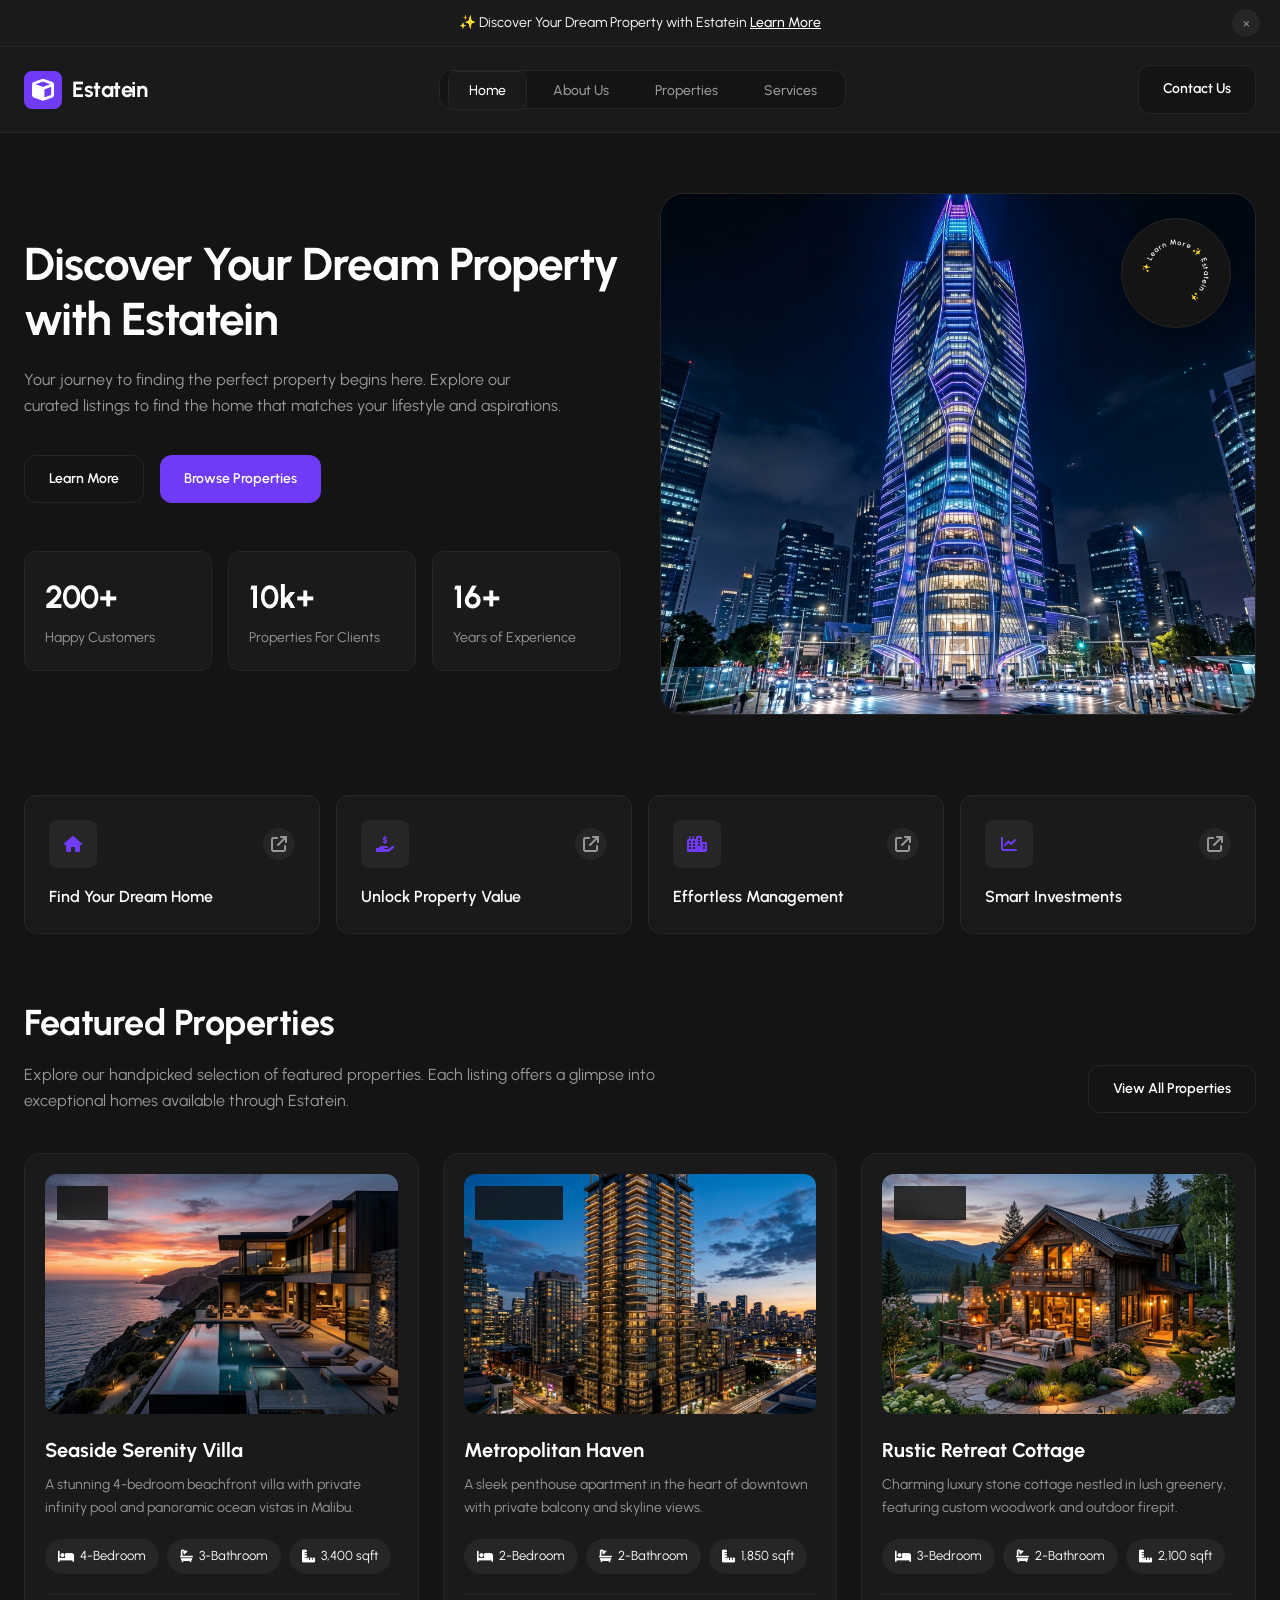
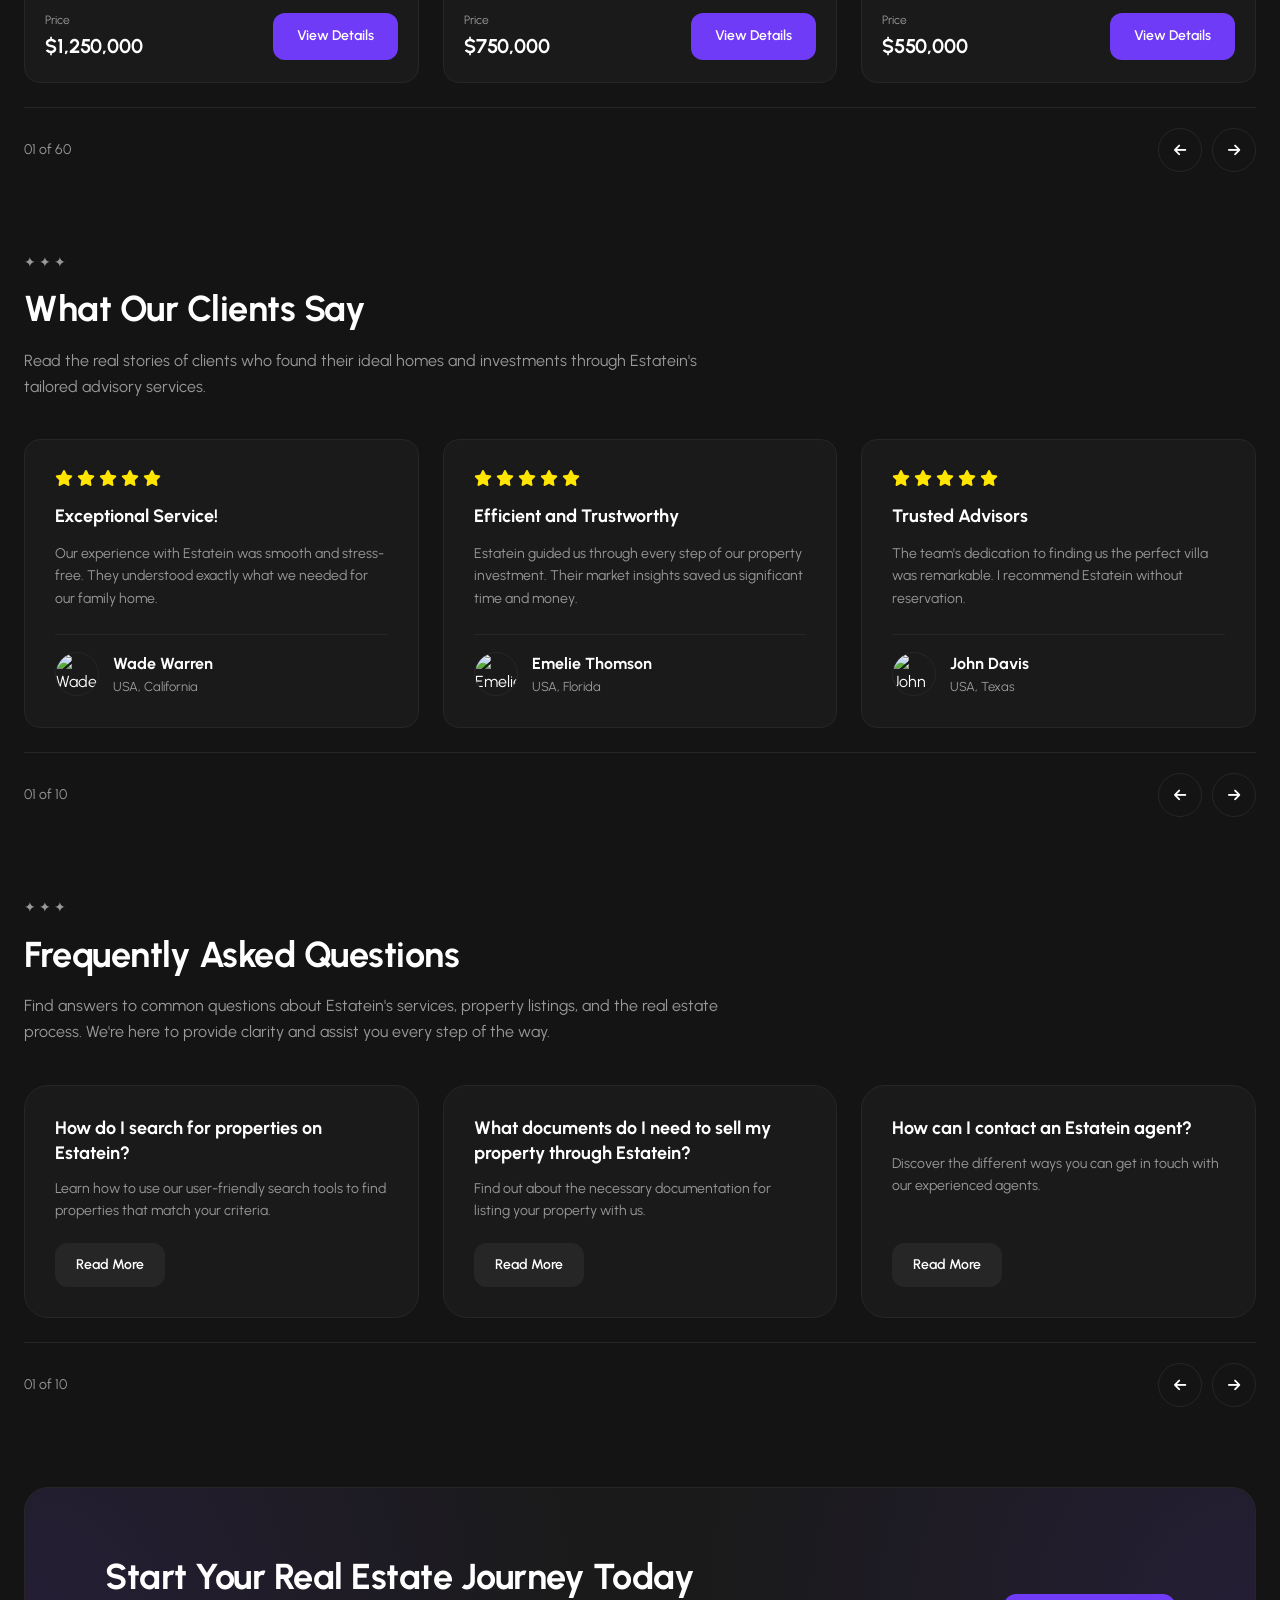
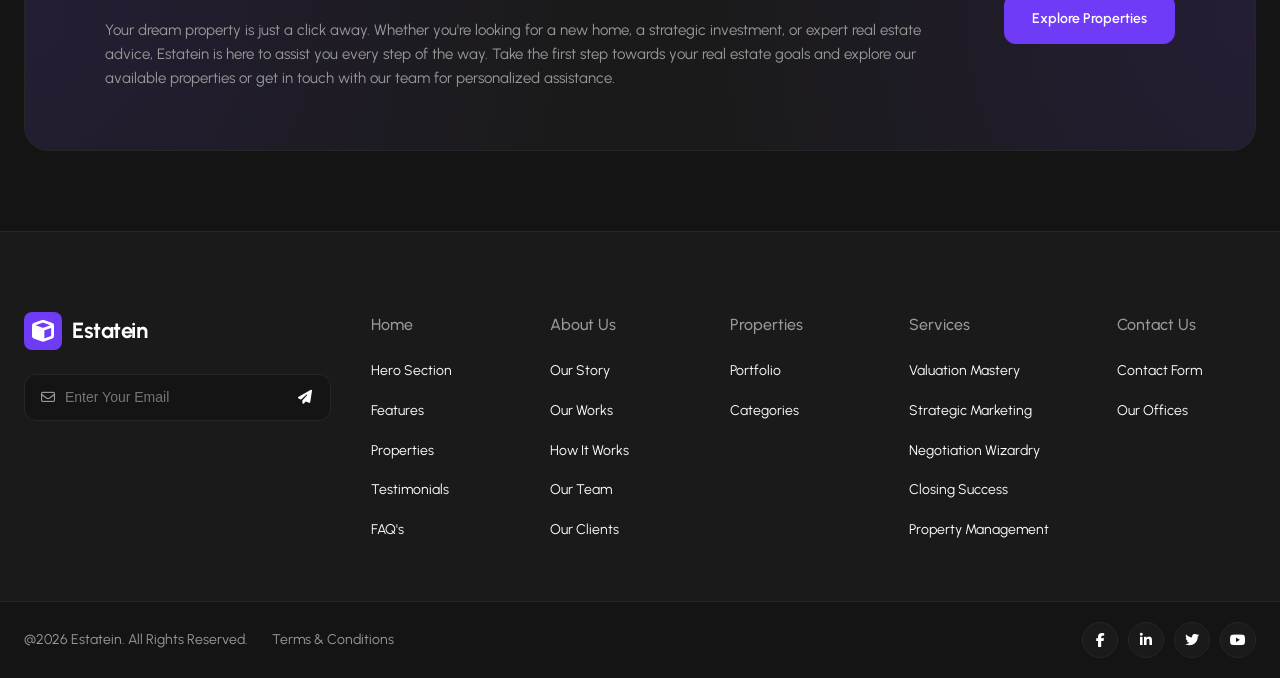
==== index.html @ 236d965d "Initial commit: Estatein Real Estate project" ====
<!DOCTYPE html>
<html lang="en">
<head>
    <meta charset="UTF-8">
    <meta name="viewport" content="width=device-width, initial-scale=1.0">
    <title>Estatein - Real Estate WordPress Theme Preview</title>
    <!-- Google Fonts -->
    <link rel="preconnect" href="https://fonts.googleapis.com">
    <link rel="preconnect" href="https://fonts.gstatic.com" crossorigin>
    <link href="https://fonts.googleapis.com/css2?family=Urbanist:wght@300;400;500;600;700;800&display=swap" rel="stylesheet">
    <!-- Font Awesome Icons -->
    <link rel="stylesheet" href="https://cdnjs.cloudflare.com/ajax/libs/font-awesome/6.4.0/css/all.min.css">
    <!-- Main Stylesheet -->
    <link rel="stylesheet" href="style.css">
    <link rel="stylesheet" href="assets/css/main.css">
</head>
<body>

<!-- Announcement Bar -->
<div class="announcement-bar">
    <span>✨ Discover Your Dream Property with Estatein <a href="properties.html">Learn More</a></span>
    <button class="dismiss-btn" aria-label="Dismiss Announcement">&times;</button>
</div>

<!-- Main Header -->
<header class="site-header">
    <div class="header-container">
        <!-- Brand Logo -->
        <a href="index.html" class="site-brand">
            <div class="brand-icon">
                <i class="fa-solid fa-cube"></i>
            </div>
            <span>Estatein</span>
        </a>

        <!-- Main Navigation -->
        <nav class="main-navigation">
            <ul class="nav-links">
                <li><a href="index.html" class="active">Home</a></li>
                <li><a href="about.html">About Us</a></li>
                <li><a href="properties.html">Properties</a></li>
                <li><a href="services.html">Services</a></li>
            </ul>
        </nav>

        <!-- Right Actions -->
        <div class="header-actions">
            <a href="contact.html" class="btn btn-secondary">Contact Us</a>
            <button class="mobile-menu-toggle" aria-label="Toggle Menu">
                <i class="fa-solid fa-bars"></i>
            </button>
        </div>
    </div>
</header>

<main id="main-content">
    <!-- Hero Section -->
    <section id="hero" class="hero-section">
        <div class="hero-grid">
            <div class="hero-content">
                <h1>Discover Your Dream Property with Estatein</h1>
                <p>Your journey to finding the perfect property begins here. Explore our curated listings to find the home that matches your lifestyle and aspirations.</p>

                <div class="hero-cta-group">
                    <a href="about.html" class="btn btn-secondary">Learn More</a>
                    <a href="properties.html" class="btn btn-primary">Browse Properties</a>
                </div>

                <div class="stats-grid">
                    <div class="stat-card">
                        <div class="stat-number">200+</div>
                        <div class="stat-label">Happy Customers</div>
                    </div>
                    <div class="stat-card">
                        <div class="stat-number">10k+</div>
                        <div class="stat-label">Properties For Clients</div>
                    </div>
                    <div class="stat-card">
                        <div class="stat-number">16+</div>
                        <div class="stat-label">Years of Experience</div>
                    </div>
                </div>
            </div>

            <div class="hero-image-wrapper">
                <img src="assets/images/hero-building.png" alt="Luxury Skyscraper Architecture">
                <div class="hero-badge-circle" title="✨ Learn More ✨ Estatein">
                    <svg viewBox="0 0 100 100">
                        <path id="circlePath" fill="none" d="M 10, 50 a 40,40 0 1,1 80,0 a 40,40 0 1,1 -80,0"/>
                        <text font-size="10.5" fill="#FFFFFF" font-weight="600" letter-spacing="1">
                            <textPath href="#circlePath" startOffset="0%">✨ Learn More ✨ Estatein ✨</textPath>
                        </text>
                    </svg>
                </div>
            </div>
        </div>
    </section>

    <!-- Feature Strip -->
    <section id="features" class="feature-strip">
        <div class="feature-strip-grid">
            <div class="feature-card">
                <div class="feature-card-header">
                    <div class="feature-icon"><i class="fa-solid fa-house"></i></div>
                    <a href="properties.html" class="feature-arrow"><i class="fa-solid fa-arrow-up-right-from-square"></i></a>
                </div>
                <h3 class="feature-title">Find Your Dream Home</h3>
            </div>

            <div class="feature-card">
                <div class="feature-card-header">
                    <div class="feature-icon"><i class="fa-solid fa-hand-holding-dollar"></i></div>
                    <a href="services.html" class="feature-arrow"><i class="fa-solid fa-arrow-up-right-from-square"></i></a>
                </div>
                <h3 class="feature-title">Unlock Property Value</h3>
            </div>

            <div class="feature-card">
                <div class="feature-card-header">
                    <div class="feature-icon"><i class="fa-solid fa-city"></i></div>
                    <a href="services.html" class="feature-arrow"><i class="fa-solid fa-arrow-up-right-from-square"></i></a>
                </div>
                <h3 class="feature-title">Effortless Management</h3>
            </div>

            <div class="feature-card">
                <div class="feature-card-header">
                    <div class="feature-icon"><i class="fa-solid fa-chart-line"></i></div>
                    <a href="services.html" class="feature-arrow"><i class="fa-solid fa-arrow-up-right-from-square"></i></a>
                </div>
                <h3 class="feature-title">Smart Investments</h3>
            </div>
        </div>
    </section>

    <!-- Featured Properties -->
    <section id="properties" class="section-wrapper">
        <div class="section-header">
            <div class="section-title-group">
                <h2>Featured Properties</h2>
                <p>Explore our handpicked selection of featured properties. Each listing offers a glimpse into exceptional homes available through Estatein.</p>
            </div>
            <a href="properties.html" class="btn btn-secondary">View All Properties</a>
        </div>

        <div class="properties-grid">
            <!-- Property 1 -->
            <article class="property-card">
                <div class="property-image-container">
                    <img src="assets/images/property-1.png" alt="Seaside Serenity Villa">
                    <span class="property-badge">Villa</span>
                </div>
                <div class="property-content">
                    <h3 class="property-title">Seaside Serenity Villa</h3>
                    <p class="property-description">A stunning 4-bedroom beachfront villa with private infinity pool and panoramic ocean vistas in Malibu.</p>
                    <div class="property-features-row">
                        <span class="feature-pill"><i class="fa-solid fa-bed"></i> 4-Bedroom</span>
                        <span class="feature-pill"><i class="fa-solid fa-bath"></i> 3-Bathroom</span>
                        <span class="feature-pill"><i class="fa-solid fa-ruler-combined"></i> 3,400 sqft</span>
                    </div>
                    <div class="property-footer">
                        <div class="property-price-block">
                            <span class="price-label">Price</span>
                            <span class="price-val">$1,250,000</span>
                        </div>
                        <a href="property-details.html" class="btn btn-primary">View Details</a>
                    </div>
                </div>
            </article>

            <!-- Property 2 -->
            <article class="property-card">
                <div class="property-image-container">
                    <img src="assets/images/property-2.png" alt="Metropolitan Haven">
                    <span class="property-badge">Apartment</span>
                </div>
                <div class="property-content">
                    <h3 class="property-title">Metropolitan Haven</h3>
                    <p class="property-description">A sleek penthouse apartment in the heart of downtown with private balcony and skyline views.</p>
                    <div class="property-features-row">
                        <span class="feature-pill"><i class="fa-solid fa-bed"></i> 2-Bedroom</span>
                        <span class="feature-pill"><i class="fa-solid fa-bath"></i> 2-Bathroom</span>
                        <span class="feature-pill"><i class="fa-solid fa-ruler-combined"></i> 1,850 sqft</span>
                    </div>
                    <div class="property-footer">
                        <div class="property-price-block">
                            <span class="price-label">Price</span>
                            <span class="price-val">$750,000</span>
                        </div>
                        <a href="property-details.html" class="btn btn-primary">View Details</a>
                    </div>
                </div>
            </article>

            <!-- Property 3 -->
            <article class="property-card">
                <div class="property-image-container">
                    <img src="assets/images/property-3.png" alt="Rustic Retreat Cottage">
                    <span class="property-badge">Cottage</span>
                </div>
                <div class="property-content">
                    <h3 class="property-title">Rustic Retreat Cottage</h3>
                    <p class="property-description">Charming luxury stone cottage nestled in lush greenery, featuring custom woodwork and outdoor firepit.</p>
                    <div class="property-features-row">
                        <span class="feature-pill"><i class="fa-solid fa-bed"></i> 3-Bedroom</span>
                        <span class="feature-pill"><i class="fa-solid fa-bath"></i> 2-Bathroom</span>
                        <span class="feature-pill"><i class="fa-solid fa-ruler-combined"></i> 2,100 sqft</span>
                    </div>
                    <div class="property-footer">
                        <div class="property-price-block">
                            <span class="price-label">Price</span>
                            <span class="price-val">$550,000</span>
                        </div>
                        <a href="property-details.html" class="btn btn-primary">View Details</a>
                    </div>
                </div>
            </article>
        </div>

        <!-- Section Footer Navigation -->
        <div class="section-footer-nav">
            <a href="properties.html" class="btn btn-secondary">View All Properties</a>
            <div class="pagination-controls-wrapper">
                <button class="page-btn" aria-label="Previous"><i class="fa-solid fa-arrow-left"></i></button>
                <span class="pagination-info">01 of 60</span>
                <button class="page-btn" aria-label="Next"><i class="fa-solid fa-arrow-right"></i></button>
            </div>
        </div>
    </section>

    <!-- 4. What Our Clients Say (Testimonials) -->
    <section id="testimonials" class="section-wrapper">
        <div class="section-header">
            <div class="section-title-group">
                <div style="color: var(--text-muted); font-size: 14px; margin-bottom: 6px;">✦ ✦ ✦</div>
                <h2>What Our Clients Say</h2>
                <p>Read the real stories of clients who found their ideal homes and investments through Estatein's tailored advisory services.</p>
            </div>
        </div>

        <div class="testimonials-grid">
            <div class="testimonial-card">
                <div class="star-rating">
                    <i class="fa-solid fa-star"></i><i class="fa-solid fa-star"></i><i class="fa-solid fa-star"></i><i class="fa-solid fa-star"></i><i class="fa-solid fa-star"></i>
                </div>
                <h3 class="testimonial-title">Exceptional Service!</h3>
                <p class="testimonial-text">Our experience with Estatein was smooth and stress-free. They understood exactly what we needed for our family home.</p>
                <div class="reviewer-profile">
                    <img src="https://images.unsplash.com/photo-1534528741775-53994a69daeb?auto=format&fit=crop&w=150&q=80" alt="Wade Warren" class="reviewer-avatar">
                    <div class="reviewer-info">
                        <h4>Wade Warren</h4>
                        <p>USA, California</p>
                    </div>
                </div>
            </div>

            <div class="testimonial-card">
                <div class="star-rating">
                    <i class="fa-solid fa-star"></i><i class="fa-solid fa-star"></i><i class="fa-solid fa-star"></i><i class="fa-solid fa-star"></i><i class="fa-solid fa-star"></i>
                </div>
                <h3 class="testimonial-title">Efficient and Trustworthy</h3>
                <p class="testimonial-text">Estatein guided us through every step of our property investment. Their market insights saved us significant time and money.</p>
                <div class="reviewer-profile">
                    <img src="https://images.unsplash.com/photo-1507003211169-0a1dd7228f2d?auto=format&fit=crop&w=150&q=80" alt="Emelie Thomson" class="reviewer-avatar">
                    <div class="reviewer-info">
                        <h4>Emelie Thomson</h4>
                        <p>USA, Florida</p>
                    </div>
                </div>
            </div>

            <div class="testimonial-card">
                <div class="star-rating">
                    <i class="fa-solid fa-star"></i><i class="fa-solid fa-star"></i><i class="fa-solid fa-star"></i><i class="fa-solid fa-star"></i><i class="fa-solid fa-star"></i>
                </div>
                <h3 class="testimonial-title">Trusted Advisors</h3>
                <p class="testimonial-text">The team's dedication to finding us the perfect villa was remarkable. I recommend Estatein without reservation.</p>
                <div class="reviewer-profile">
                    <img src="https://images.unsplash.com/photo-1500648767791-00dcc994a43e?auto=format&fit=crop&w=150&q=80" alt="John Davis" class="reviewer-avatar">
                    <div class="reviewer-info">
                        <h4>John Davis</h4>
                        <p>USA, Texas</p>
                    </div>
                </div>
            </div>
        </div>

        <!-- Section Footer Navigation -->
        <div class="section-footer-nav">
            <a href="about.html" class="btn btn-secondary">View All Testimonials</a>
            <div class="pagination-controls-wrapper">
                <button class="page-btn" aria-label="Previous"><i class="fa-solid fa-arrow-left"></i></button>
                <span class="pagination-info">01 of 10</span>
                <button class="page-btn" aria-label="Next"><i class="fa-solid fa-arrow-right"></i></button>
            </div>
        </div>
    </section>

    <!-- 5. Frequently Asked Questions (FAQ) -->
    <section id="faq" class="section-wrapper">
        <div class="section-header">
            <div class="section-title-group">
                <div style="color: var(--text-muted); font-size: 14px; margin-bottom: 6px;">✦ ✦ ✦</div>
                <h2>Frequently Asked Questions</h2>
                <p>Find answers to common questions about Estatein's services, property listings, and the real estate process. We're here to provide clarity and assist you every step of the way.</p>
            </div>
        </div>

        <div class="faq-grid">
            <div class="faq-card">
                <h3>How do I search for properties on Estatein?</h3>
                <p>Learn how to use our user-friendly search tools to find properties that match your criteria.</p>
                <a href="contact.html" class="btn btn-secondary">Read More</a>
            </div>

            <div class="faq-card">
                <h3>What documents do I need to sell my property through Estatein?</h3>
                <p>Find out about the necessary documentation for listing your property with us.</p>
                <a href="contact.html" class="btn btn-secondary">Read More</a>
            </div>

            <div class="faq-card">
                <h3>How can I contact an Estatein agent?</h3>
                <p>Discover the different ways you can get in touch with our experienced agents.</p>
                <a href="contact.html" class="btn btn-secondary">Read More</a>
            </div>
        </div>

        <!-- Section Footer Navigation -->
        <div class="section-footer-nav">
            <a href="contact.html" class="btn btn-secondary">View All FAQ's</a>
            <div class="pagination-controls-wrapper">
                <button class="page-btn" aria-label="Previous"><i class="fa-solid fa-arrow-left"></i></button>
                <span class="pagination-info">01 of 10</span>
                <button class="page-btn" aria-label="Next"><i class="fa-solid fa-arrow-right"></i></button>
            </div>
        </div>
    </section>

    <!-- CTA Section -->
    <section class="cta-section">
        <div class="cta-box">
            <div class="cta-content">
                <h2>Start Your Real Estate Journey Today</h2>
                <p>Your dream property is just a click away. Whether you're looking for a new home, a strategic investment, or expert real estate advice, Estatein is here to assist you every step of the way. Take the first step towards your real estate goals and explore our available properties or get in touch with our team for personalized assistance.</p>
            </div>
            <a href="properties.html" class="btn btn-primary">Explore Properties</a>
        </div>
    </section>
</main>

<footer class="site-footer">
    <div class="footer-container">
        <div class="footer-main-grid">
            <div class="footer-brand-col">
                <a href="index.html" class="site-brand">
                    <div class="brand-icon"><i class="fa-solid fa-cube"></i></div>
                    <span>Estatein</span>
                </a>

                <form class="footer-newsletter-box">
                    <i class="fa-regular fa-envelope"></i>
                    <input type="email" placeholder="Enter Your Email" required>
                    <button type="submit" aria-label="Send"><i class="fa-solid fa-paper-plane"></i></button>
                </form>
            </div>

            <div class="footer-column">
                <h4>Home</h4>
                <ul>
                    <li><a href="#hero">Hero Section</a></li>
                    <li><a href="#features">Features</a></li>
                    <li><a href="#properties">Properties</a></li>
                    <li><a href="#testimonials">Testimonials</a></li>
                    <li><a href="#faq">FAQ's</a></li>
                </ul>
            </div>

            <div class="footer-column">
                <h4>About Us</h4>
                <ul>
                    <li><a href="about.html">Our Story</a></li>
                    <li><a href="about.html">Our Works</a></li>
                    <li><a href="about.html">How It Works</a></li>
                    <li><a href="about.html">Our Team</a></li>
                    <li><a href="about.html">Our Clients</a></li>
                </ul>
            </div>

            <div class="footer-column">
                <h4>Properties</h4>
                <ul>
                    <li><a href="properties.html">Portfolio</a></li>
                    <li><a href="properties.html">Categories</a></li>
                </ul>
                <div class="footer-contact-mobile" style="display:none;">
                    <h4>Contact Us</h4>
                    <ul>
                        <li><a href="contact.html">Contact Form</a></li>
                        <li><a href="contact.html">Our Offices</a></li>
                    </ul>
                </div>
            </div>

            <div class="footer-column">
                <h4>Services</h4>
                <ul>
                    <li><a href="services.html">Valuation Mastery</a></li>
                    <li><a href="services.html">Strategic Marketing</a></li>
                    <li><a href="services.html">Negotiation Wizardry</a></li>
                    <li><a href="services.html">Closing Success</a></li>
                    <li><a href="services.html">Property Management</a></li>
                </ul>
            </div>

            <div class="footer-column">
                <h4>Contact Us</h4>
                <ul>
                    <li><a href="contact.html">Contact Form</a></li>
                    <li><a href="contact.html">Our Offices</a></li>
                </ul>
            </div>
        </div>
    </div>

    <div class="footer-bottom-bar">
        <div class="footer-bottom-container">
            <div class="footer-bottom-left">
                <span>@2026 Estatein. All Rights Reserved.</span>
                <a href="#">Terms &amp; Conditions</a>
            </div>

            <div class="social-links">
                <a href="#" class="social-icon-btn" aria-label="Facebook"><i class="fa-brands fa-facebook-f"></i></a>
                <a href="#" class="social-icon-btn" aria-label="LinkedIn"><i class="fa-brands fa-linkedin-in"></i></a>
                <a href="#" class="social-icon-btn" aria-label="Twitter"><i class="fa-brands fa-twitter"></i></a>
                <a href="#" class="social-icon-btn" aria-label="YouTube"><i class="fa-brands fa-youtube"></i></a>
            </div>
        </div>
    </div>
</footer>

<script src="assets/js/main.js"></script>
</body>
</html>
---- style.css ----
/*
Theme Name: Estatein Custom Real Estate
Theme URI: https://estatein.example.com
Author: Antigravity WP Engineering
Author URI: https://antigravity.dev
Description: High-fidelity, luxury dark-theme custom WordPress theme built from Figma design specifications. Fully responsive, ACF & Custom Post Type ready.
Version: 1.0.0
License: GNU General Public License v2 or later
License URI: http://www.gnu.org/licenses/gpl-2.0.html
Text Domain: estatein
Tags: real-estate, custom-theme, dark-mode, responsive-layout, custom-post-types, acf
*/

/* CSS Reset & Variables */
:root {
    --bg-main: #141414;
    --bg-card: #1A1A1A;
    --bg-elevated: #262626;
    --bg-input: #141414;
    --border-color: #262626;
    --border-hover: #333333;
    --primary: #703BF7;
    --primary-hover: #5E2BE2;
    --primary-light: rgba(112, 59, 247, 0.12);
    --text-main: #FFFFFF;
    --text-muted: #999999;
    --text-dim: #666666;
    --star-gold: #FFE500;
    --font-heading: 'Urbanist', -apple-system, BlinkMacSystemFont, 'Segoe UI', Roboto, sans-serif;
    --font-body: 'Urbanist', -apple-system, BlinkMacSystemFont, 'Segoe UI', Roboto, sans-serif;
    --radius-sm: 8px;
    --radius-md: 12px;
    --radius-lg: 16px;
    --radius-xl: 24px;
    --radius-full: 9999px;
    --shadow-card: 0 10px 30px rgba(0, 0, 0, 0.3);
    --transition: all 0.25s cubic-bezier(0.4, 0, 0.2, 1);
}

*, *::before, *::after {
    box-sizing: border-box;
    margin: 0;
    padding: 0;
}

body {
    background-color: var(--bg-main);
    color: var(--text-main);
    font-family: var(--font-body);
    font-size: 16px;
    line-height: 1.6;
    -webkit-font-smoothing: antialiased;
    -moz-osx-font-smoothing: grayscale;
    overflow-x: hidden;
}

a {
    color: inherit;
    text-decoration: none;
    transition: var(--transition);
}

button {
    font-family: inherit;
    cursor: pointer;
    border: none;
    background: none;
    color: inherit;
}

img {
    max-width: 100%;
    height: auto;
    display: block;
}
---- assets/css/main.css ----
/* ==========================================================================
   Estatein WordPress Theme Main Stylesheet (Complete Design System)
   ========================================================================== */

/* --------------------------------------------------------------------------
   Top Announcement Bar
   -------------------------------------------------------------------------- */
.announcement-bar {
    background-color: var(--bg-card);
    border-bottom: 1px solid var(--border-color);
    padding: 12px 24px;
    text-align: center;
    font-size: 14px;
    color: var(--text-main);
    position: relative;
    display: flex;
    align-items: center;
    justify-content: center;
    gap: 12px;
}

.announcement-bar a {
    text-decoration: underline;
    color: var(--text-main);
    font-weight: 500;
}

.announcement-bar .dismiss-btn {
    position: absolute;
    right: 20px;
    top: 50%;
    transform: translateY(-50%);
    background: var(--bg-elevated);
    border: 1px solid var(--border-color);
    color: var(--text-muted);
    width: 28px;
    height: 28px;
    border-radius: var(--radius-full);
    display: flex;
    align-items: center;
    justify-content: center;
    font-size: 14px;
    transition: var(--transition);
}

.announcement-bar .dismiss-btn:hover {
    color: var(--text-main);
    background: var(--border-color);
}

/* --------------------------------------------------------------------------
   Header Navbar
   -------------------------------------------------------------------------- */
.site-header {
    background-color: var(--bg-card);
    border-bottom: 1px solid var(--border-color);
    position: sticky;
    top: 0;
    z-index: 1000;
    backdrop-filter: blur(10px);
}

.header-container {
    max-width: 1280px;
    margin: 0 auto;
    padding: 18px 24px;
    display: flex;
    align-items: center;
    justify-content: space-between;
}

.site-brand {
    display: flex;
    align-items: center;
    gap: 10px;
    font-size: 22px;
    font-weight: 700;
    letter-spacing: -0.5px;
}

.brand-icon {
    width: 38px;
    height: 38px;
    background: var(--primary);
    border-radius: var(--radius-sm);
    display: flex;
    align-items: center;
    justify-content: center;
    color: var(--text-main);
}

.main-navigation {
    display: flex;
    align-items: center;
    gap: 10px;
}

.nav-links {
    display: flex;
    list-style: none;
    gap: 6px;
    background: var(--bg-main);
    padding: 6px 8px;
    border-radius: var(--radius-md);
    border: 1px solid var(--border-color);
}

.nav-links a {
    padding: 10px 20px;
    border-radius: var(--radius-sm);
    font-size: 14px;
    font-weight: 500;
    color: var(--text-muted);
}

.nav-links a:hover,
.nav-links a.active {
    color: var(--text-main);
    background: var(--bg-card);
    border: 1px solid var(--border-color);
}

.header-actions {
    display: flex;
    align-items: center;
    gap: 12px;
}

.btn {
    display: inline-flex;
    align-items: center;
    justify-content: center;
    gap: 8px;
    padding: 12px 24px;
    border-radius: var(--radius-md);
    font-size: 14px;
    font-weight: 600;
    transition: var(--transition);
    white-space: nowrap;
}

.btn-secondary {
    background: var(--bg-main);
    border: 1px solid var(--border-color);
    color: var(--text-main);
}

.btn-secondary:hover {
    background: var(--bg-elevated);
    border-color: var(--border-hover);
}

.btn-primary {
    background: var(--primary);
    color: var(--text-main);
}

.btn-primary:hover {
    background: var(--primary-hover);
    transform: translateY(-1px);
    box-shadow: 0 4px 15px rgba(112, 59, 247, 0.4);
}

.mobile-menu-toggle {
    display: none;
    font-size: 24px;
    color: var(--text-main);
    background: var(--bg-elevated);
    padding: 8px;
    border-radius: var(--radius-sm);
    border: 1px solid var(--border-color);
}

/* --------------------------------------------------------------------------
   Hero Section
   -------------------------------------------------------------------------- */
.hero-section {
    padding: 60px 24px;
    max-width: 1280px;
    margin: 0 auto;
}

.hero-grid {
    display: grid;
    grid-template-columns: 1fr 1fr;
    gap: 40px;
    align-items: center;
}

.hero-content h1 {
    font-size: 46px;
    line-height: 1.2;
    font-weight: 700;
    margin-bottom: 20px;
    letter-spacing: -1px;
}

.hero-content p {
    font-size: 16px;
    color: var(--text-muted);
    margin-bottom: 36px;
    max-width: 540px;
}

.hero-cta-group {
    display: flex;
    gap: 16px;
    margin-bottom: 48px;
}

.stats-grid {
    display: grid;
    grid-template-columns: repeat(3, 1fr);
    gap: 16px;
}

.stat-card {
    background: var(--bg-card);
    border: 1px solid var(--border-color);
    padding: 20px;
    border-radius: var(--radius-md);
}

.stat-number {
    font-size: 32px;
    font-weight: 700;
    color: var(--text-main);
    margin-bottom: 4px;
}

.stat-label {
    font-size: 14px;
    color: var(--text-muted);
}

.hero-image-wrapper {
    position: relative;
    border-radius: var(--radius-xl);
    overflow: hidden;
    border: 1px solid var(--border-color);
    background: var(--bg-card);
}

.hero-image-wrapper img {
    width: 100%;
    height: 520px;
    object-fit: cover;
    display: block;
}

.hero-badge-circle {
    position: absolute;
    top: 24px;
    right: 24px;
    width: 110px;
    height: 110px;
    background: var(--bg-main);
    border: 1px solid var(--border-color);
    border-radius: var(--radius-full);
    display: flex;
    align-items: center;
    justify-content: center;
    box-shadow: var(--shadow-card);
    animation: spinSlow 20s linear infinite;
}

.hero-badge-circle svg {
    width: 70px;
    height: 70px;
    fill: var(--text-main);
}

@keyframes spinSlow {
    from { transform: rotate(0deg); }
    to { transform: rotate(360deg); }
}

/* --------------------------------------------------------------------------
   Feature Strip Cards
   -------------------------------------------------------------------------- */
.feature-strip {
    max-width: 1280px;
    margin: 20px auto 60px;
    padding: 0 24px;
}

.feature-strip-grid {
    display: grid;
    grid-template-columns: repeat(4, 1fr);
    gap: 16px;
}

.feature-card {
    background: var(--bg-card);
    border: 1px solid var(--border-color);
    padding: 24px;
    border-radius: var(--radius-md);
    position: relative;
    transition: var(--transition);
}

.feature-card:hover {
    border-color: var(--primary);
    transform: translateY(-3px);
}

.feature-card-header {
    display: flex;
    align-items: center;
    justify-content: space-between;
    margin-bottom: 16px;
}

.feature-icon {
    width: 48px;
    height: 48px;
    background: var(--bg-elevated);
    border-radius: var(--radius-sm);
    display: flex;
    align-items: center;
    justify-content: center;
    color: var(--primary);
}

.feature-arrow {
    width: 32px;
    height: 32px;
    border-radius: var(--radius-full);
    background: var(--bg-elevated);
    display: flex;
    align-items: center;
    justify-content: center;
    color: var(--text-muted);
}

.feature-card:hover .feature-arrow {
    background: var(--primary);
    color: var(--text-main);
}

.feature-title {
    font-size: 16px;
    font-weight: 600;
    color: var(--text-main);
}

/* --------------------------------------------------------------------------
   Section Layout Standards
   -------------------------------------------------------------------------- */
.section-wrapper {
    max-width: 1280px;
    margin: 0 auto 80px;
    padding: 0 24px;
}

.section-header {
    display: flex;
    align-items: flex-end;
    justify-content: space-between;
    margin-bottom: 40px;
}

.section-title-group h2 {
    font-size: 36px;
    font-weight: 700;
    margin-bottom: 10px;
    letter-spacing: -0.5px;
}

.section-title-group p {
    font-size: 16px;
    color: var(--text-muted);
    max-width: 700px;
}

/* --------------------------------------------------------------------------
   Property Cards & Grid
   -------------------------------------------------------------------------- */
.properties-grid {
    display: grid;
    grid-template-columns: repeat(3, 1fr);
    gap: 24px;
}

.property-card {
    background: var(--bg-card);
    border: 1px solid var(--border-color);
    border-radius: var(--radius-lg);
    padding: 20px;
    display: flex;
    flex-direction: column;
    transition: var(--transition);
}

.property-card:hover {
    border-color: var(--border-hover);
    box-shadow: var(--shadow-card);
}

.property-image-container {
    position: relative;
    border-radius: var(--radius-md);
    overflow: hidden;
    margin-bottom: 20px;
    height: 240px;
}

.property-image-container img {
    width: 100%;
    height: 100%;
    object-fit: cover;
    transition: transform 0.4s ease;
}

.property-card:hover .property-image-container img {
    transform: scale(1.04);
}

.property-badge {
    position: absolute;
    top: 12px;
    left: 12px;
    background: rgba(20, 20, 20, 0.85);
    backdrop-filter: blur(8px);
    border: 1px solid var(--border-color);
    padding: 6px 12px;
    border-radius: var(--radius-full);
    font-size: 12px;
    font-weight: 600;
    color: var(--text-main);
}

.property-content {
    display: flex;
    flex-direction: column;
    flex-grow: 1;
}

.property-title {
    font-size: 20px;
    font-weight: 700;
    margin-bottom: 8px;
}

.property-description {
    font-size: 14px;
    color: var(--text-muted);
    margin-bottom: 20px;
    display: -webkit-box;
    -webkit-line-clamp: 2;
    -webkit-box-orient: vertical;
    overflow: hidden;
}

.property-features-row {
    display: flex;
    gap: 8px;
    margin-bottom: 20px;
    flex-wrap: wrap;
}

.feature-pill {
    display: inline-flex;
    align-items: center;
    gap: 6px;
    background: var(--bg-elevated);
    border: 1px solid var(--border-color);
    padding: 6px 12px;
    border-radius: var(--radius-full);
    font-size: 13px;
    color: var(--text-main);
}

.property-footer {
    display: flex;
    align-items: center;
    justify-content: space-between;
    padding-top: 16px;
    border-top: 1px solid var(--border-color);
    margin-top: auto;
}

.property-price-block {
    display: flex;
    flex-direction: column;
}

.price-label {
    font-size: 12px;
    color: var(--text-muted);
}

.price-val {
    font-size: 20px;
    font-weight: 700;
    color: var(--text-main);
}

/* --------------------------------------------------------------------------
   Pagination Bar
   -------------------------------------------------------------------------- */
.pagination-row {
    display: flex;
    align-items: center;
    justify-content: space-between;
    padding-top: 30px;
    border-top: 1px solid var(--border-color);
    margin-top: 30px;
}

.pagination-info {
    font-size: 14px;
    color: var(--text-muted);
}

.pagination-controls {
    display: flex;
    align-items: center;
    gap: 10px;
}

.page-btn {
    width: 40px;
    height: 40px;
    border-radius: var(--radius-full);
    background: var(--bg-card);
    border: 1px solid var(--border-color);
    color: var(--text-main);
    display: flex;
    align-items: center;
    justify-content: center;
    transition: var(--transition);
}

.page-btn:hover {
    background: var(--primary);
    border-color: var(--primary);
}

/* --------------------------------------------------------------------------
   Testimonials Grid
   -------------------------------------------------------------------------- */
.faq-grid {
    display: grid;
    grid-template-columns: repeat(3, 1fr);
    gap: 24px;
}

.faq-card {
    background: var(--bg-card);
    border: 1px solid var(--border-color);
    padding: 40px;
    border-radius: var(--radius-lg);
    display: flex;
    flex-direction: column;
    justify-content: space-between;
}

.faq-card h3 {
    font-size: 20px;
    font-weight: 600;
    margin-bottom: 14px;
    line-height: 1.4;
}

.faq-card p {
    font-size: 14px;
    color: var(--text-muted);
    margin-bottom: 30px;
    flex-grow: 1;
    line-height: 1.6;
}

.faq-card .btn {
    align-self: flex-start;
    padding: 10px 20px;
    font-size: 14px;
    background: var(--bg-elevated);
    border: 1px solid var(--border-color);
}

.testimonials-grid {
    display: grid;
    grid-template-columns: repeat(3, 1fr);
    gap: 24px;
}

.testimonial-card {
    background: var(--bg-card);
    border: 1px solid var(--border-color);
    padding: 30px;
    border-radius: var(--radius-lg);
    display: flex;
    flex-direction: column;
}

.star-rating {
    display: flex;
    gap: 4px;
    margin-bottom: 16px;
    color: var(--star-gold);
    font-size: 16px;
}

.testimonial-title {
    font-size: 18px;
    font-weight: 700;
    margin-bottom: 12px;
}

.testimonial-text {
    font-size: 14px;
    color: var(--text-muted);
    margin-bottom: 24px;
    flex-grow: 1;
}

.reviewer-profile {
    display: flex;
    align-items: center;
    gap: 14px;
    padding-top: 16px;
    border-top: 1px solid var(--border-color);
}

.reviewer-avatar {
    width: 44px;
    height: 44px;
    border-radius: var(--radius-full);
    object-fit: cover;
    border: 1px solid var(--border-color);
}

/* --------------------------------------------------------------------------
   Our Values Section (About Us)
   -------------------------------------------------------------------------- */
.values-section-layout {
    display: grid;
    grid-template-columns: 1fr 1.5fr;
    gap: 40px;
    margin-bottom: 80px;
    align-items: start;
}

.values-container-box {
    display: grid;
    grid-template-columns: 1fr 1fr;
    gap: 0;
    border: 1px solid var(--border-color);
    border-radius: var(--radius-xl);
    background: var(--bg-card);
    padding: 24px;
}

.value-item-box {
    padding: 20px;
}

.value-item-box:nth-child(1),
.value-item-box:nth-child(3) {
    border-right: 1px solid var(--border-color);
}

.value-item-box:nth-child(1),
.value-item-box:nth-child(2) {
    border-bottom: 1px solid var(--border-color);
}

.value-header-row {
    display: flex;
    align-items: center;
    gap: 12px;
    margin-bottom: 12px;
}

.value-icon-circle {
    width: 44px;
    height: 44px;
    border-radius: var(--radius-full);
    border: 1px solid var(--primary);
    color: var(--primary);
    display: flex;
    align-items: center;
    justify-content: center;
    font-size: 16px;
    flex-shrink: 0;
}

.value-header-row h3 {
    font-size: 18px;
    font-weight: 700;
}

.value-item-box p {
    font-size: 14px;
    color: var(--text-muted);
    line-height: 1.6;
}

.reviewer-info p {
    font-size: 13px;
    color: var(--text-muted);
}

/* --------------------------------------------------------------------------
   Our Achievements Section
   -------------------------------------------------------------------------- */
.achievements-grid {
    display: grid;
    grid-template-columns: repeat(3, 1fr);
    gap: 24px;
}

.achievement-card {
    background: var(--bg-card);
    border: 1px solid var(--border-color);
    padding: 30px;
    border-radius: var(--radius-lg);
    display: flex;
    flex-direction: column;
}

.achievement-card h3 {
    font-size: 20px;
    font-weight: 700;
    margin-bottom: 12px;
    color: var(--text-main);
}

.achievement-card p {
    font-size: 14px;
    color: var(--text-muted);
    line-height: 1.6;
}

/* --------------------------------------------------------------------------
   Our Values Section (About Us)
   -------------------------------------------------------------------------- */
.values-section-layout {
    display: grid;
    grid-template-columns: 1fr 2fr;
    gap: 60px;
    align-items: center;
    margin-bottom: 80px;
}

.values-container-box {
    background: var(--bg-card);
    border: 1px solid var(--border-color);
    border-radius: var(--radius-xl);
    padding: 20px;
    display: grid;
    grid-template-columns: 1fr 1fr;
}

.value-item-box {
    padding: 30px;
}

.value-item-box:nth-child(1) {
    border-right: 1px solid var(--border-color);
    border-bottom: 1px solid var(--border-color);
}

.value-item-box:nth-child(2) {
    border-bottom: 1px solid var(--border-color);
}

.value-item-box:nth-child(3) {
    border-right: 1px solid var(--border-color);
}

.value-header-row {
    display: flex;
    align-items: center;
    gap: 14px;
    margin-bottom: 16px;
}

.value-icon-circle {
    width: 48px;
    height: 48px;
    border-radius: var(--radius-full);
    border: 1px solid var(--primary);
    background: rgba(112, 59, 247, 0.1);
    color: var(--primary);
    display: flex;
    align-items: center;
    justify-content: center;
    font-size: 18px;
    flex-shrink: 0;
}

.value-header-row h3 {
    font-size: 20px;
    font-weight: 600;
}

.value-item-box p {
    font-size: 14px;
    color: var(--text-muted);
    line-height: 1.6;
}

/* --------------------------------------------------------------------------
   Step-by-Step Process Grid (About Us)
   -------------------------------------------------------------------------- */
.steps-grid {
    display: grid;
    grid-template-columns: repeat(3, 1fr);
    gap: 24px;
}

.step-card {
    display: flex;
    flex-direction: column;
}

.step-header {
    border-left: 2px solid var(--primary);
    padding-left: 14px;
    font-size: 16px;
    font-weight: 500;
    color: var(--text-main);
    margin-bottom: 16px;
}

.step-box {
    background: linear-gradient(135deg, rgba(112, 59, 247, 0.12) 0%, var(--bg-card) 50%);
    border: 1px solid var(--border-color);
    padding: 36px 30px;
    border-radius: var(--radius-lg);
    flex-grow: 1;
}

.step-box h3 {
    font-size: 20px;
    font-weight: 600;
    margin-bottom: 14px;
    line-height: 1.4;
}

.step-box p {
    font-size: 14px;
    color: var(--text-muted);
    line-height: 1.6;
}

/* --------------------------------------------------------------------------
   Team Members Grid (About Us)
   -------------------------------------------------------------------------- */
.team-grid {
    display: grid;
    grid-template-columns: repeat(4, 1fr);
    gap: 24px;
}

.team-card {
    background: var(--bg-card);
    border: 1px solid var(--border-color);
    padding: 24px;
    border-radius: var(--radius-lg);
    display: flex;
    flex-direction: column;
}

.team-avatar-wrapper {
    position: relative;
    margin-bottom: 24px;
    height: 260px;
}

.team-avatar-wrapper img {
    width: 100%;
    height: 100%;
    object-fit: cover;
    border-radius: var(--radius-md);
}

.team-twitter-badge {
    position: absolute;
    bottom: -18px;
    left: 50%;
    transform: translateX(-50%);
    background: var(--primary);
    color: var(--text-main);
    width: 40px;
    height: 40px;
    border-radius: var(--radius-full);
    display: flex;
    align-items: center;
    justify-content: center;
    font-size: 16px;
    box-shadow: 0 4px 10px rgba(0, 0, 0, 0.4);
    text-decoration: none;
}

.team-info {
    text-align: center;
    margin-top: 10px;
    display: flex;
    flex-direction: column;
    flex-grow: 1;
}

.team-info h3 {
    font-size: 20px;
    font-weight: 600;
    margin-bottom: 4px;
}

.team-info p {
    font-size: 14px;
    color: var(--text-muted);
    margin-bottom: 20px;
}

.team-say-hello-box {
    display: flex;
    align-items: center;
    justify-content: space-between;
    background: var(--bg-main);
    border: 1px solid var(--border-color);
    padding: 10px 14px 10px 20px;
    border-radius: var(--radius-full);
    font-size: 14px;
    color: var(--text-main);
    margin-top: auto;
    text-decoration: none;
}

.team-send-btn {
    width: 32px;
    height: 32px;
    border-radius: var(--radius-full);
    background: var(--primary);
    color: var(--text-main);
    display: flex;
    align-items: center;
    justify-content: center;
    font-size: 12px;
}

/* --------------------------------------------------------------------------
   Valued Clients Showcase Cards (About Us)
   -------------------------------------------------------------------------- */
.clients-grid {
    display: grid;
    grid-template-columns: 1fr 1fr;
    gap: 24px;
}

.client-card {
    background: var(--bg-card);
    border: 1px solid var(--border-color);
    padding: 40px;
    border-radius: var(--radius-xl);
    display: flex;
    flex-direction: column;
}

.client-header {
    display: flex;
    align-items: flex-start;
    justify-content: space-between;
    margin-bottom: 24px;
}

.client-since {
    font-size: 14px;
    color: var(--text-muted);
    margin-bottom: 6px;
    display: block;
}

.client-title {
    font-size: 24px;
    font-weight: 700;
}

.client-specs-row {
    display: grid;
    grid-template-columns: 1fr 1fr;
    gap: 20px;
    margin-bottom: 24px;
}

.client-spec-item span {
    font-size: 13px;
    color: var(--text-muted);
    display: flex;
    align-items: center;
    gap: 6px;
    margin-bottom: 6px;
}

.client-spec-item strong {
    font-size: 15px;
    font-weight: 600;
    color: var(--text-main);
}

.client-quote-box {
    background: var(--bg-main);
    border: 1px solid var(--border-color);
    padding: 24px;
    border-radius: var(--radius-lg);
}

.client-quote-box h4 {
    font-size: 14px;
    color: var(--text-muted);
    font-weight: 500;
    margin-bottom: 12px;
}

.client-quote-box p {
    font-size: 14px;
    color: var(--text-main);
    line-height: 1.6;
}

/* --------------------------------------------------------------------------
   Comprehensive Pricing Table / Breakdown (Property Details Page)
   -------------------------------------------------------------------------- */
.pricing-breakdown-card {
    background: var(--bg-card);
    border: 1px solid var(--border-color);
    padding: 30px;
    border-radius: var(--radius-lg);
    margin-bottom: 40px;
}

.pricing-table {
    width: 100%;
    border-collapse: collapse;
    margin-top: 20px;
}

.pricing-table th, .pricing-table td {
    padding: 16px;
    text-align: left;
    border-bottom: 1px solid var(--border-color);
    font-size: 14px;
}

.pricing-table th {
    color: var(--text-muted);
    font-weight: 500;
}

/* --------------------------------------------------------------------------
   Office Locations Grid (Contact Page)
   -------------------------------------------------------------------------- */
.offices-grid {
    display: grid;
    grid-template-columns: 1fr 1fr;
    gap: 24px;
    margin-bottom: 60px;
}

.office-card {
    background: var(--bg-card);
    border: 1px solid var(--border-color);
    padding: 30px;
    border-radius: var(--radius-lg);
}

.explore-world-grid {
    display: grid;
    grid-template-columns: repeat(3, 1fr);
    gap: 16px;
    margin-top: 30px;
}

.explore-photo-card {
    border-radius: var(--radius-md);
    overflow: hidden;
    height: 200px;
    border: 1px solid var(--border-color);
}

.explore-photo-card img {
    width: 100%;
    height: 100%;
    object-fit: cover;
}

/* --------------------------------------------------------------------------
   Call To Action (CTA) Banner
   -------------------------------------------------------------------------- */
.cta-section {
    max-width: 1280px;
    margin: 0 auto 80px;
    padding: 0 24px;
}

.cta-box {
    background: #1A1A1A;
    border: 1px solid var(--border-color);
    border-radius: var(--radius-xl);
    padding: 60px 80px;
    display: flex;
    align-items: center;
    justify-content: space-between;
    gap: 40px;
    position: relative;
    overflow: hidden;
    background-image: 
        radial-gradient(circle at 0% 50%, rgba(112, 59, 247, 0.12) 0%, transparent 45%),
        radial-gradient(circle at 100% 50%, rgba(112, 59, 247, 0.12) 0%, transparent 45%);
}

.cta-content h2 {
    font-size: 36px;
    font-weight: 700;
    margin-bottom: 12px;
    letter-spacing: -0.5px;
}

.cta-content p {
    font-size: 15px;
    color: var(--text-muted);
    max-width: 820px;
    line-height: 1.6;
}

.cta-box .btn-primary {
    padding: 14px 28px;
    font-size: 14px;
    flex-shrink: 0;
}

/* --------------------------------------------------------------------------
   Footer
   -------------------------------------------------------------------------- */
.site-footer {
    background-color: var(--bg-card);
    border-top: 1px solid var(--border-color);
    padding: 80px 0 0;
}

.footer-container {
    max-width: 1280px;
    margin: 0 auto;
    padding: 0 24px;
}

.footer-main-grid {
    display: grid;
    grid-template-columns: 2.2fr 1fr 1fr 1fr 1.2fr 1fr;
    gap: 40px;
    padding-bottom: 60px;
}

.footer-brand-col {
    display: flex;
    flex-direction: column;
    gap: 24px;
}

.footer-newsletter-box {
    display: flex;
    align-items: center;
    background: var(--bg-main);
    border: 1px solid var(--border-color);
    border-radius: var(--radius-md);
    padding: 6px 6px 6px 16px;
    max-width: 320px;
}

.footer-newsletter-box i.fa-envelope {
    color: var(--text-muted);
    margin-right: 10px;
    font-size: 14px;
}

.footer-newsletter-box input {
    background: transparent;
    border: none;
    outline: none;
    color: var(--text-main);
    font-size: 14px;
    width: 100%;
}

.footer-newsletter-box button {
    background: transparent;
    border: none;
    color: var(--text-main);
    padding: 8px 12px;
    cursor: pointer;
    font-size: 14px;
}

.footer-column h4 {
    font-size: 16px;
    font-weight: 500;
    margin-bottom: 20px;
    color: var(--text-muted);
}

.footer-column ul {
    list-style: none;
    display: flex;
    flex-direction: column;
    gap: 14px;
}

.footer-column a {
    font-size: 14px;
    color: var(--text-main);
}

.footer-column a:hover {
    color: var(--primary);
}

.footer-bottom-bar {
    background: var(--bg-main);
    border-top: 1px solid var(--border-color);
    padding: 20px 24px;
}

.footer-bottom-container {
    max-width: 1280px;
    margin: 0 auto;
    display: flex;
    align-items: center;
    justify-content: space-between;
    font-size: 14px;
    color: var(--text-muted);
}

.footer-bottom-left {
    display: flex;
    gap: 24px;
    align-items: center;
}

.social-links {
    display: flex;
    gap: 10px;
}

.social-icon-btn {
    width: 36px;
    height: 36px;
    border-radius: var(--radius-full);
    background: var(--bg-card);
    border: 1px solid var(--border-color);
    display: flex;
    align-items: center;
    justify-content: center;
    color: var(--text-main);
    transition: var(--transition);
}

.social-icon-btn:hover {
    background: var(--primary);
    border-color: var(--primary);
}

/* --------------------------------------------------------------------------
   Filter Toolbar Component (Properties Page)
   -------------------------------------------------------------------------- */
.filter-search-box {
    background: var(--bg-card);
    border: 1px solid var(--border-color);
    padding: 16px;
    border-radius: var(--radius-lg);
    margin-bottom: 40px;
    display: grid;
    grid-template-columns: 2fr 1fr 1fr 1fr auto;
    gap: 12px;
    align-items: center;
}

.filter-input, .filter-select {
    background: var(--bg-main);
    border: 1px solid var(--border-color);
    padding: 12px 16px;
    border-radius: var(--radius-md);
    color: var(--text-main);
    font-size: 14px;
    outline: none;
    width: 100%;
}

.filter-select option {
    background: var(--bg-card);
    color: var(--text-main);
}

/* --------------------------------------------------------------------------
   Property Details Specific Styling
   -------------------------------------------------------------------------- */
.gallery-grid {
    display: grid;
    grid-template-columns: 2fr 1fr;
    gap: 16px;
    margin-bottom: 40px;
}

.main-gallery-img {
    height: 480px;
    width: 100%;
    border-radius: var(--radius-lg);
    object-fit: cover;
}

.sub-gallery-stack {
    display: flex;
    flex-direction: column;
    gap: 16px;
}

.sub-gallery-img {
    height: 232px;
    width: 100%;
    border-radius: var(--radius-lg);
    object-fit: cover;
}

.property-details-layout {
    display: grid;
    grid-template-columns: 2fr 1fr;
    gap: 40px;
}

.inquiry-card {
    background: var(--bg-card);
    border: 1px solid var(--border-color);
    padding: 30px;
    border-radius: var(--radius-lg);
    position: sticky;
    top: 100px;
}

/* --------------------------------------------------------------------------
   Form Fields & Controls (Figma Exact Match)
   -------------------------------------------------------------------------- */
.form-group {
    margin-bottom: 24px;
    display: flex;
    flex-direction: column;
}

.form-group label {
    display: block;
    font-size: 16px;
    font-weight: 600;
    margin-bottom: 10px;
    color: var(--text-main);
}

.form-control {
    width: 100%;
    height: 52px;
    background: #1A1A1A;
    border: 1px solid var(--border-color);
    padding: 0 16px;
    border-radius: var(--radius-md);
    color: var(--text-main);
    font-size: 14px;
    font-family: inherit;
    outline: none;
    transition: var(--transition);
}

.form-control::placeholder {
    color: #666666;
}

.form-control:focus {
    border-color: var(--primary);
    box-shadow: 0 0 0 2px rgba(112, 59, 247, 0.2);
}

/* Custom select styling with custom arrow */
.form-select-wrapper {
    position: relative;
    width: 100%;
}

.form-select-wrapper select.form-control {
    appearance: none;
    -webkit-appearance: none;
    cursor: pointer;
    padding-right: 40px;
    color: #666666;
}

.form-select-wrapper select.form-control option {
    background: #1A1A1A;
    color: var(--text-main);
}

.form-select-wrapper .arrow-icon {
    position: absolute;
    right: 16px;
    top: 50%;
    transform: translateY(-50%);
    color: var(--text-muted);
    font-size: 12px;
    pointer-events: none;
}

textarea.form-control {
    height: auto;
    min-height: 140px;
    padding: 16px;
    resize: vertical;
}

/* Preferred Contact Method Pills */
.contact-method-group {
    display: grid;
    grid-template-columns: 1fr 1fr;
    gap: 12px;
}

.contact-method-pill {
    display: flex;
    align-items: center;
    justify-content: space-between;
    background: #1A1A1A;
    border: 1px solid var(--border-color);
    border-radius: var(--radius-md);
    padding: 0 16px;
    height: 52px;
    cursor: pointer;
    color: #666666;
    font-size: 14px;
    transition: var(--transition);
}

.contact-method-pill:hover,
.contact-method-pill.active {
    border-color: var(--border-color);
    color: var(--text-main);
}

.contact-method-pill input[type="radio"] {
    display: none;
}

.contact-method-pill .radio-dot {
    display: none !important;
}

/* Form Row Grid Layouts */
.form-grid-4 {
    display: grid;
    grid-template-columns: repeat(4, 1fr);
    gap: 20px;
}

/* Form Row Grid Layouts */
.form-grid-4 {
    display: grid;
    grid-template-columns: repeat(4, 1fr);
    gap: 20px;
}

.form-grid-3 {
    display: grid;
    grid-template-columns: repeat(3, 1fr);
    gap: 20px;
}

.form-grid-2-2 {
    display: grid;
    grid-template-columns: 1fr 1fr;
    gap: 20px;
}

.form-footer-row {
    display: flex;
    align-items: center;
    justify-content: space-between;
    margin-top: 24px;
}

.terms-checkbox {
    display: flex;
    align-items: center;
    gap: 10px;
    font-size: 14px;
    color: var(--text-muted);
    cursor: pointer;
}

.terms-checkbox input[type="checkbox"] {
    width: 18px;
    height: 18px;
    accent-color: var(--primary);
    cursor: pointer;
}

.terms-checkbox a {
    color: var(--text-main);
    text-decoration: underline;
}

.inquiry-form-container {
    margin-top: 80px;
    margin-bottom: 80px;
}

/* --------------------------------------------------------------------------
   Services 5-Box Grid Layout (Figma Exact Match)
   -------------------------------------------------------------------------- */
.services-5grid {
    display: grid;
    grid-template-columns: repeat(3, 1fr);
    gap: 20px;
}

.service-card {
    background: var(--bg-card);
    border: 1px solid var(--border-color);
    border-radius: var(--radius-xl);
    padding: 30px;
    display: flex;
    flex-direction: column;
}

.service-card-header {
    display: flex;
    align-items: center;
    gap: 14px;
    margin-bottom: 16px;
}

.service-icon-circle {
    width: 48px;
    height: 48px;
    border-radius: var(--radius-full);
    border: 1px solid var(--border-color);
    background: #141414;
    color: var(--primary);
    display: flex;
    align-items: center;
    justify-content: center;
    font-size: 18px;
    flex-shrink: 0;
}

.service-card-header h3 {
    font-size: 18px;
    font-weight: 700;
    color: var(--text-main);
}

.service-card p {
    font-size: 14px;
    color: var(--text-muted);
    line-height: 1.6;
}

.service-banner-card {
    grid-column: span 2;
    background: var(--bg-card);
    border: 1px solid var(--border-color);
    border-radius: var(--radius-xl);
    padding: 36px;
    display: flex;
    flex-direction: column;
    justify-content: space-between;
    position: relative;
    overflow: hidden;
}

.service-banner-header {
    display: flex;
    align-items: center;
    justify-content: space-between;
    margin-bottom: 16px;
}

.service-banner-header h3 {
    font-size: 22px;
    font-weight: 700;
    color: var(--text-main);
}

.service-banner-card p {
    font-size: 14px;
    color: var(--text-muted);
    line-height: 1.6;
    max-width: 85%;
}

/* --------------------------------------------------------------------------
   Smart Investments Layout Section (Figma Exact Match)
   -------------------------------------------------------------------------- */
.investments-layout-section {
    display: grid;
    grid-template-columns: 1fr 2fr;
    gap: 40px;
    align-items: start;
}

.investments-left-col {
    display: flex;
    flex-direction: column;
}

.investments-right-grid {
    display: grid;
    grid-template-columns: repeat(2, 1fr);
    gap: 20px;
}

.investment-banner {
    grid-column: span 1 !important;
    background: var(--bg-card);
    border: 1px solid var(--border-color);
    border-radius: var(--radius-xl);
    padding: 30px;
    margin-top: 10px;
}

.investment-banner h3 {
    font-size: 20px;
    font-weight: 700;
    color: var(--text-main);
}

/* --------------------------------------------------------------------------
   Office Locations & Filter Pills (Figma Exact Match)
   -------------------------------------------------------------------------- */
.office-filter-pills {
    display: inline-flex;
    background: #141414;
    border: 1px solid var(--border-color);
    border-radius: var(--radius-lg);
    padding: 10px;
    gap: 10px;
    margin-bottom: 30px;
}

.office-filter-btn {
    background: transparent;
    border: 1px solid transparent;
    color: var(--text-muted);
    padding: 12px 24px;
    border-radius: var(--radius-md);
    font-size: 14px;
    font-weight: 500;
    cursor: pointer;
    transition: var(--transition);
}

.office-filter-btn:hover,
.office-filter-btn.active {
    background: #1A1A1A;
    border-color: var(--border-color);
    color: var(--text-main);
}

.offices-grid {
    display: grid;
    grid-template-columns: repeat(2, 1fr);
    gap: 24px;
}

.office-card {
    background: var(--bg-card);
    border: 1px solid var(--border-color);
    border-radius: var(--radius-xl);
    padding: 36px;
    display: flex;
    flex-direction: column;
}

.office-category-label {
    font-size: 14px;
    font-weight: 500;
    color: var(--text-muted);
    margin-bottom: 12px;
}

.office-title {
    font-size: 20px;
    font-weight: 700;
    color: var(--text-main);
    margin-bottom: 14px;
    line-height: 1.4;
}

.office-desc {
    font-size: 14px;
    color: var(--text-muted);
    line-height: 1.6;
    margin-bottom: 24px;
}

.office-contact-pills {
    display: flex;
    flex-wrap: wrap;
    gap: 10px;
    margin-bottom: 24px;
}

.office-pill {
    background: #141414;
    border: 1px solid var(--border-color);
    border-radius: var(--radius-full);
    padding: 8px 16px;
    font-size: 13px;
    color: var(--text-main);
    display: inline-flex;
    align-items: center;
    gap: 8px;
}

.office-dir-btn {
    width: 100%;
    text-align: center;
    justify-content: center;
    padding: 14px;
    margin-top: auto;
}

/* --------------------------------------------------------------------------
   Explore Estatein's World Bento Grid (Figma Exact Match)
   -------------------------------------------------------------------------- */
.explore-bento-container {
    background: #141414;
    border: 1px solid var(--border-color);
    border-radius: 20px;
    padding: 40px;
}

.explore-bento-grid {
    display: grid;
    grid-template-columns: repeat(2, 1fr);
    gap: 20px;
}

.bento-card {
    border-radius: 16px;
    overflow: hidden;
    background: var(--bg-card);
}

.bento-card.img-card {
    height: 240px;
}

.bento-card.img-card img {
    width: 100%;
    height: 100%;
    object-fit: cover;
    display: block;
}

.bento-subgrid-2 {
    display: grid;
    grid-template-columns: 1fr 1fr;
    gap: 20px;
}

.bento-card.text-card {
    padding: 36px 30px;
    display: flex;
    flex-direction: column;
    justify-content: center;
    background: transparent;
}

.bento-card.text-card h2 {
    font-size: 28px;
    font-weight: 700;
    color: var(--text-main);
    margin-bottom: 12px;
}

.bento-card.text-card p {
    font-size: 14px;
    color: var(--text-muted);
    line-height: 1.6;
}

/* --------------------------------------------------------------------------
   Property Details Page Styles (Figma Exact Match)
   -------------------------------------------------------------------------- */
.property-header-row {
    display: flex;
    align-items: center;
    justify-content: space-between;
    margin-bottom: 30px;
}

.property-header-left {
    display: flex;
    align-items: center;
    gap: 16px;
}

.property-header-sub {
    display: flex;
    align-items: center;
    gap: 12px;
}

.mobile-price-pill,
.mobile-faq-btn {
    display: none;
}

.property-main-title {
    font-size: 28px;
    font-weight: 700;
    color: var(--text-main);
}

.property-location-pill {
    background: #1A1A1A;
    border: 1px solid var(--border-color);
    border-radius: var(--radius-md);
    padding: 8px 14px;
    font-size: 14px;
    color: var(--text-main);
    display: inline-flex;
    align-items: center;
    gap: 6px;
}

.property-header-right .price-title {
    font-size: 13px;
    color: var(--text-muted);
    display: block;
    text-align: right;
}

.property-header-right .price-amount {
    font-size: 26px;
    font-weight: 700;
    color: var(--text-main);
}

/* Gallery Showcase Box */
.property-gallery-container {
    background: #141414;
    border: 1px solid var(--border-color);
    border-radius: 20px;
    padding: 30px;
    margin-bottom: 60px;
}

.gallery-thumbs-row {
    display: flex;
    gap: 12px;
    overflow-x: auto;
    background: #1A1A1A;
    border: 1px solid var(--border-color);
    border-radius: 14px;
    padding: 12px;
    margin-bottom: 24px;
}

.gallery-thumbs-row .thumb-item {
    width: 90px;
    height: 60px;
    border-radius: 8px;
    object-fit: cover;
    cursor: pointer;
    opacity: 0.6;
    transition: var(--transition);
}

.gallery-thumbs-row .thumb-item.active,
.gallery-thumbs-row .thumb-item:hover {
    opacity: 1;
    border: 2px solid var(--primary);
}

.gallery-main-grid {
    display: grid;
    grid-template-columns: 1fr 1fr;
    gap: 20px;
    margin-bottom: 24px;
}

.gallery-main-card {
    height: 380px;
    border-radius: 16px;
    overflow: hidden;
}

.gallery-main-card img {
    width: 100%;
    height: 100%;
    object-fit: cover;
}

.gallery-nav-bar {
    display: flex;
    align-items: center;
    justify-content: center;
    gap: 16px;
    background: #1A1A1A;
    border: 1px solid var(--border-color);
    border-radius: var(--radius-full);
    padding: 8px 16px;
    margin: 0 auto;
    width: fit-content;
}

.gallery-nav-btn {
    background: transparent;
    border: none;
    color: var(--text-main);
    cursor: pointer;
    font-size: 14px;
}

.gallery-indicators {
    display: flex;
    gap: 6px;
}

.indicator-bar {
    width: 24px;
    height: 4px;
    border-radius: 2px;
    background: var(--border-color);
}

.indicator-bar.active {
    background: var(--primary);
}

/* Property Overview Grid */
.property-overview-grid {
    display: grid;
    grid-template-columns: 1fr 1fr;
    gap: 24px;
    margin-bottom: 60px;
}

.overview-card {
    background: var(--bg-card);
    border: 1px solid var(--border-color);
    border-radius: var(--radius-xl);
    padding: 36px;
}

.overview-card h3 {
    font-size: 20px;
    font-weight: 700;
    color: var(--text-main);
    margin-bottom: 16px;
}

.overview-card p {
    font-size: 14px;
    color: var(--text-muted);
    line-height: 1.6;
    margin-bottom: 24px;
}

.specs-pills-row {
    display: grid;
    grid-template-columns: repeat(3, 1fr);
    gap: 16px;
    border-top: 1px solid var(--border-color);
    padding-top: 20px;
}

.spec-pill-item {
    display: flex;
    flex-direction: column;
    gap: 4px;
}

.spec-label {
    font-size: 13px;
    color: var(--text-muted);
}

.spec-value {
    font-size: 18px;
    font-weight: 700;
    color: var(--text-main);
}

/* Amenities List */
.amenities-list {
    display: flex;
    flex-direction: column;
    gap: 14px;
}

.amenity-item {
    display: flex;
    align-items: center;
    gap: 14px;
    background: #141414;
    border-left: 3px solid var(--primary);
    border-top: 1px solid var(--border-color);
    border-right: 1px solid var(--border-color);
    border-bottom: 1px solid var(--border-color);
    border-radius: var(--radius-md);
    padding: 14px 18px;
    font-size: 14px;
    color: var(--text-main);
}

.amenity-icon {
    color: var(--text-main);
    font-size: 14px;
}

/* Property Inquiry Layout */
.property-inquiry-layout {
    display: grid;
    grid-template-columns: 1fr 2fr;
    gap: 40px;
    margin-bottom: 80px;
    align-items: start;
}

.inquiry-form-card {
    background: var(--bg-card);
    border: 1px solid var(--border-color);
    border-radius: var(--radius-xl);
    padding: 40px;
}

.selected-property-input-wrapper {
    position: relative;
}

.selected-property-input-wrapper .property-pin-icon {
    position: absolute;
    right: 16px;
    top: 50%;
    transform: translateY(-50%);
    color: var(--text-main);
}

/* Comprehensive Pricing Details Layout */
.pricing-section-container {
    margin-bottom: 80px;
}

.pricing-note-box {
    background: #1A1A1A;
    border: 1px solid var(--border-color);
    border-radius: var(--radius-md);
    padding: 16px 20px;
    display: flex;
    align-items: center;
    gap: 16px;
    margin-bottom: 30px;
}

.note-badge {
    font-size: 14px;
    font-weight: 700;
    color: var(--text-main);
    border-right: 1px solid var(--border-color);
    padding-right: 16px;
}

.note-text {
    font-size: 14px;
    color: var(--text-muted);
}

.pricing-split-layout {
    display: grid;
    grid-template-columns: 240px 1fr;
    gap: 40px;
}

.pricing-left-col {
    display: flex;
    flex-direction: column;
}

.pricing-listing-label {
    font-size: 14px;
    color: var(--text-muted);
    margin-bottom: 6px;
}

.pricing-listing-val {
    font-size: 32px;
    font-weight: 700;
    color: var(--text-main);
}

.pricing-right-col {
    display: flex;
    flex-direction: column;
    gap: 24px;
}

.pricing-card {
    background: var(--bg-card);
    border: 1px solid var(--border-color);
    border-radius: var(--radius-xl);
    padding: 30px;
}

.pricing-card-header {
    display: flex;
    align-items: center;
    justify-content: space-between;
    padding-bottom: 20px;
    border-bottom: 1px solid var(--border-color);
    margin-bottom: 20px;
}

.pricing-card-header h3 {
    font-size: 20px;
    font-weight: 700;
    color: var(--text-main);
}

.btn-sm {
    padding: 8px 16px !important;
    font-size: 13px !important;
}

.pricing-card-grid-2 {
    display: grid;
    grid-template-columns: 1fr 1fr;
    gap: 20px;
}

.fee-item {
    display: flex;
    flex-direction: column;
    gap: 8px;
}

.fee-name {
    font-size: 14px;
    color: var(--text-muted);
}

.fee-val-row {
    display: flex;
    align-items: center;
    gap: 12px;
    flex-wrap: wrap;
}

.fee-price {
    font-size: 20px;
    font-weight: 700;
    color: var(--text-main);
}

.fee-pill {
    background: #141414;
    border: 1px solid var(--border-color);
    border-radius: var(--radius-full);
    padding: 6px 14px;
    font-size: 12px;
    color: var(--text-muted);
}

.faq-grid-3 {
    display: grid;
    grid-template-columns: repeat(3, 1fr);
    gap: 20px;
}

.faq-card {
    background: var(--bg-card);
    border: 1px solid var(--border-color);
    border-radius: var(--radius-xl);
    padding: 30px;
    display: flex;
    flex-direction: column;
    justify-content: space-between;
}

.faq-card h3 {
    font-size: 18px;
    font-weight: 700;
    color: var(--text-main);
    margin-bottom: 12px;
}

.faq-card p {
    font-size: 14px;
    color: var(--text-muted);
    line-height: 1.6;
    margin-bottom: 20px;
}

/* --------------------------------------------------------------------------
   Property Search & Filter Container (Figma Exact Match)
   -------------------------------------------------------------------------- */
.property-search-container {
    background: var(--bg-card);
    border: 1px solid var(--border-color);
    border-radius: var(--radius-xl);
    padding: 20px;
    margin-bottom: 60px;
    display: flex;
    flex-direction: column;
    gap: 16px;
    max-width: 1200px;
    margin-left: auto;
    margin-right: auto;
}

.search-input-row {
    position: relative;
    display: flex;
    align-items: center;
    width: 100%;
}

.search-main-input {
    width: 100%;
    height: 68px;
    background: var(--bg-main);
    border: 1px solid var(--border-color);
    border-radius: var(--radius-lg);
    padding: 0 190px 0 24px;
    color: var(--text-main);
    font-size: 18px;
    font-weight: 500;
    outline: none;
    transition: var(--transition);
}

.search-main-input::placeholder {
    color: #666666;
    font-size: 18px;
}

.search-main-input:focus {
    border-color: var(--primary);
    box-shadow: 0 0 0 2px rgba(112, 59, 247, 0.2);
}

.search-input-row .search-btn {
    position: absolute;
    right: 8px;
    height: 52px;
    padding: 0 28px;
    font-size: 16px;
    font-weight: 600;
    border-radius: var(--radius-md);
    display: inline-flex;
    align-items: center;
    gap: 10px;
}

.filter-dropdowns-row {
    display: grid;
    grid-template-columns: repeat(5, 1fr);
    gap: 12px;
    width: 100%;
}

.filter-select-wrapper {
    position: relative;
    display: flex;
    align-items: center;
    background: var(--bg-main);
    border: 1px solid var(--border-color);
    border-radius: var(--radius-md);
    padding: 0 14px;
    height: 48px;
    transition: var(--transition);
}

.filter-select-wrapper:hover {
    border-color: var(--text-muted);
}

.filter-select-wrapper .filter-icon {
    color: var(--text-muted);
    font-size: 14px;
    margin-right: 8px;
    pointer-events: none;
}

.filter-select-wrapper select.filter-select {
    width: 100%;
    background: transparent;
    border: none;
    outline: none;
    color: var(--text-muted);
    font-size: 14px;
    font-family: inherit;
    appearance: none;
    -webkit-appearance: none;
    cursor: pointer;
    padding-right: 20px;
}

.filter-select-wrapper .arrow-icon {
    position: absolute;
    right: 14px;
    color: var(--text-muted);
    font-size: 12px;
    pointer-events: none;
}

/* --------------------------------------------------------------------------
   Section Footer Navigation (Desktop / Tablet / Mobile)
   -------------------------------------------------------------------------- */
.section-footer-nav {
    display: flex;
    align-items: center;
    justify-content: space-between;
    padding-top: 20px;
    border-top: 1px solid var(--border-color);
    margin-top: 24px;
    width: 100%;
}

.pagination-controls-wrapper {
    display: flex;
    align-items: center;
    justify-content: space-between;
    width: 100%;
}

.pagination-info {
    font-size: 14px;
    color: var(--text-muted);
    order: 1;
}

.pagination-controls-wrapper .page-btn {
    width: 44px;
    height: 44px;
    border-radius: var(--radius-full);
    background: var(--bg-main);
    border: 1px solid var(--border-color);
    color: var(--text-main);
    display: flex;
    align-items: center;
    justify-content: center;
    font-size: 14px;
    cursor: pointer;
    transition: var(--transition);
}

.pagination-controls-wrapper .page-btn:hover {
    background: var(--bg-card);
    border-color: var(--primary);
    color: var(--primary);
}

.pagination-controls-wrapper .page-btn:first-of-type {
    order: 2;
    margin-left: auto;
}

.pagination-controls-wrapper .page-btn:last-of-type {
    order: 3;
    margin-left: 10px;
}

@media (min-width: 769px) {
    .section-footer-nav .btn-secondary {
        display: none !important;
    }
}

/* --------------------------------------------------------------------------
   Responsive Media Queries
   -------------------------------------------------------------------------- */
@media (min-width: 769px) and (max-width: 1024px) {
    .main-navigation {
        display: flex !important;
    }

    .mobile-menu-toggle {
        display: none !important;
    }

    .hero-grid {
        grid-template-columns: 1fr 1fr;
        gap: 30px;
        align-items: center;
    }

    .hero-cta-group {
        flex-direction: row;
        width: auto;
    }

    .stats-grid {
        grid-template-columns: repeat(3, 1fr);
        gap: 12px;
    }

    .feature-strip-grid {
        grid-template-columns: repeat(4, 1fr);
        gap: 12px;
        border: none;
        padding: 0;
        background: transparent;
    }

    .feature-card {
        background: var(--bg-card);
    }

    /* 3 Cards in 1 Row for Tablet */
    .properties-grid,
    .testimonials-grid,
    .faq-grid {
        grid-template-columns: repeat(3, 1fr) !important;
        gap: 16px !important;
    }

    .property-card {
        padding: 18px;
    }

    .property-footer {
        gap: 8px;
    }

    .property-footer .btn {
        padding: 10px 14px;
        font-size: 12px;
        flex-shrink: 0;
        white-space: nowrap;
    }

    .price-val {
        font-size: 16px;
    }

    .feature-pill {
        padding: 6px 10px;
        font-size: 12px;
    }

    .steps-grid,
    .offices-grid,
    .clients-grid,
    .team-grid {
        grid-template-columns: repeat(2, 1fr);
    }

    .section-header .btn {
        display: inline-flex !important;
    }

    .section-footer-nav {
        display: flex !important;
        align-items: center;
        justify-content: space-between;
        padding-top: 20px;
        border-top: 1px solid var(--border-color);
        margin-top: 24px;
        width: 100%;
    }

    .section-footer-nav .btn-secondary {
        display: none !important;
    }

    .pagination-controls-wrapper {
        width: 100%;
        display: flex;
        align-items: center;
        justify-content: space-between;
    }

    .footer-main-grid {
        grid-template-columns: 2.5fr 1fr 1fr 1fr 1.2fr 1fr !important;
        gap: 16px !important;
    }

    .footer-brand-col {
        min-width: 190px;
    }

    .footer-newsletter-box {
        max-width: 100%;
        padding: 4px 4px 4px 10px;
    }

    .footer-newsletter-box input {
        font-size: 12px;
    }

    .footer-newsletter-box i.fa-envelope {
        margin-right: 6px;
        font-size: 12px;
    }

    .footer-newsletter-box button {
        padding: 6px 8px;
    }

    .property-details-layout {
        grid-template-columns: 1fr;
    }
}

/* Hide mobile-only overlay elements on desktop/tablet */
.mobile-menu-overlay-header,
.mobile-nav-contact {
    display: none !important;
}

@media (max-width: 768px) {
    .mobile-menu-overlay-header {
        display: flex !important;
    }

    .mobile-nav-contact {
        display: block !important;
    }
    .header-actions .btn {
        display: none !important;
    }

    .mobile-menu-toggle {
        display: flex !important;
        align-items: center;
        justify-content: center;
        width: 44px;
        height: 44px;
        border-radius: var(--radius-md);
        background: var(--bg-card);
        border: 1px solid var(--border-color);
        color: var(--text-main);
        font-size: 20px;
        cursor: pointer;
    }

    /* Full Page Menu Overlay */
    .main-navigation {
        display: flex !important;
        flex-direction: column;
        align-items: flex-start;
        justify-content: center;
        position: fixed !important;
        top: 0 !important;
        left: 0 !important;
        width: 100vw !important;
        height: 100vh !important;
        background: #141414 !important;
        border: none !important;
        outline: none !important;
        box-shadow: none !important;
        border-radius: 0 !important;
        z-index: 999999 !important;
        padding: 100px 36px 40px !important;
        gap: 0;
        opacity: 0;
        visibility: hidden;
        transform: translateY(-20px);
        transition: opacity 0.3s cubic-bezier(0.16, 1, 0.3, 1), 
                    transform 0.3s cubic-bezier(0.16, 1, 0.3, 1), 
                    visibility 0.3s;
    }

    .main-navigation.is-open {
        opacity: 1 !important;
        visibility: visible !important;
        transform: translateY(0) !important;
    }

    /* Reset the ul list to vertical stack */
    .main-navigation .nav-links {
        display: flex !important;
        flex-direction: column !important;
        list-style: none !important;
        padding: 0 !important;
        margin: 0 !important;
        border: none !important;
        outline: none !important;
        box-shadow: none !important;
        border-radius: 0 !important;
        background: transparent !important;
        gap: 8px !important;
        width: 100%;
    }

    .main-navigation .nav-links li {
        display: block !important;
        width: 100%;
    }

    .main-navigation .nav-links li a,
    .main-navigation a.mobile-nav-contact {
        font-size: 32px !important;
        font-weight: 800 !important;
        text-transform: uppercase !important;
        color: var(--text-main) !important;
        padding: 8px 0 !important;
        background: transparent !important;
        border: none !important;
        box-shadow: none !important;
        border-radius: 0 !important;
        display: block !important;
        width: auto !important;
        text-align: left !important;
        letter-spacing: 0.5px;
        transition: color 0.2s ease, transform 0.2s ease;
    }

    .main-navigation .nav-links li a:hover,
    .main-navigation .nav-links li a.active,
    .main-navigation a.mobile-nav-contact:hover {
        color: var(--primary) !important;
        background: transparent !important;
        transform: translateX(6px);
    }

    .mobile-menu-overlay-header {
        position: absolute;
        top: 24px;
        left: 36px;
        right: 36px;
        display: flex;
        align-items: center;
        justify-content: space-between;
    }

    .mobile-menu-close-btn {
        background: var(--primary) !important;
        color: #ffffff !important;
        border: none !important;
        border-radius: var(--radius-full) !important;
        padding: 8px 24px !important;
        font-size: 13px !important;
        font-weight: 700 !important;
        letter-spacing: 1px !important;
        text-transform: uppercase !important;
        cursor: pointer;
        height: 40px;
        display: flex;
        align-items: center;
        justify-content: center;
    }

    .hero-grid {
        display: flex;
        flex-direction: column;
    }

    .hero-image-wrapper {
        order: 1;
        margin-bottom: 24px;
    }

    .hero-content {
        order: 2;
    }

    .main-navigation {
        display: none;
    }

    .mobile-menu-toggle {
        display: flex;
    }

    .hero-content h1 {
        font-size: 32px;
        line-height: 1.25;
    }

    .hero-cta-group {
        flex-direction: column;
        width: 100%;
        gap: 12px;
    }

    .hero-cta-group .btn {
        width: 100%;
        text-align: center;
        justify-content: center;
    }

    /* Stats Grid (Row 1: 2-cols, Row 2: 3rd stat full width centered) */
    .stats-grid {
        grid-template-columns: 1fr 1fr;
        gap: 12px;
    }

    .stat-card {
        text-align: center;
        display: flex;
        flex-direction: column;
        align-items: center;
        justify-content: center;
    }

    .stat-card:nth-child(3) {
        grid-column: 1 / -1;
    }

    /* 4 Feature Strip Cards inside 2x2 outer container box */
    .feature-strip-grid {
        grid-template-columns: 1fr 1fr;
        gap: 12px;
        border: 1px solid var(--border-color);
        padding: 12px;
        border-radius: var(--radius-xl);
        background: var(--bg-card);
    }

    .feature-card {
        background: var(--bg-main);
        border: 1px solid var(--border-color);
        border-radius: var(--radius-lg);
        padding: 16px;
    }

    .feature-card-header {
        margin-bottom: 12px;
    }

    .feature-title {
        font-size: 14px;
    }

    .properties-grid,
    .testimonials-grid,
    .steps-grid,
    .team-grid,
    .offices-grid,
    .clients-grid,
    .explore-world-grid,
    .achievements-grid,
    .faq-grid {
        grid-template-columns: 1fr;
    }

    /* FAQ Card button full width on mobile */
    .faq-card .btn {
        width: 100%;
        text-align: center;
        justify-content: center;
    }

    /* Section Header and Footer Navigation on Mobile */
    .section-header .btn {
        display: none;
    }

    .section-footer-nav {
        display: flex !important;
        align-items: center;
        justify-content: space-between;
        padding-top: 20px;
        border-top: 1px solid var(--border-color);
        margin-top: 24px;
        width: 100%;
    }

    .section-footer-nav .btn-secondary {
        display: inline-flex !important;
        padding: 10px 16px;
        font-size: 13px;
    }

    .pagination-controls-wrapper {
        display: flex;
        align-items: center;
        gap: 8px;
    }

    .page-btn {
        width: 36px;
        height: 36px;
        border-radius: var(--radius-full);
        background: var(--bg-card);
        border: 1px solid var(--border-color);
        color: var(--text-main);
        display: flex;
        align-items: center;
        justify-content: center;
        font-size: 12px;
        cursor: pointer;
    }

    .pagination-info {
        font-size: 13px;
        color: var(--text-muted);
    }

    .cta-box {
        flex-direction: column;
        text-align: center;
        gap: 24px;
        padding: 30px;
    }

    /* Footer Mobile Grid (Matching Figma 2-col Split) */
    .footer-main-grid {
        grid-template-columns: 1fr 1fr;
        gap: 0;
        padding-bottom: 40px;
    }

    .footer-brand-col {
        grid-column: 1 / -1;
        margin-bottom: 30px;
    }

    .footer-newsletter-box {
        width: 100%;
        max-width: 100%;
    }

    .footer-column {
        padding: 24px 20px 24px 0;
        border-bottom: 1px solid var(--border-color);
    }

    /* Right columns (About Us=3rd child, Services=5th child) get left border */
    .footer-main-grid > :nth-child(3),
    .footer-main-grid > :nth-child(5) {
        border-left: 1px solid var(--border-color);
        padding-left: 20px;
        padding-right: 0;
    }

    /* Hide standalone Contact Us column on mobile */
    .footer-main-grid > :nth-child(6) {
        display: none;
    }

    /* Show Contact Us merged under Properties on mobile */
    .footer-contact-mobile {
        display: block !important;
        border-top: 1px solid var(--border-color);
        margin-top: 24px;
        padding-top: 24px;
    }

    .footer-bottom-container {
        flex-direction: column-reverse;
        gap: 20px;
        align-items: center;
        text-align: center;
    }

    .footer-bottom-left {
        flex-direction: column;
        align-items: center;
        gap: 10px;
    }

    .social-links {
        justify-content: center;
        gap: 12px;
    }

    .social-icon-btn {
        width: 44px;
        height: 44px;
        font-size: 16px;
        background: var(--bg-main);
    }

    .filter-search-box {
        grid-template-columns: 1fr;
    }

    /* Our Values Section Mobile (Single column card with horizontal dividers) */
    .values-section-layout {
        grid-template-columns: 1fr;
        gap: 24px;
    }

    .values-container-box {
        grid-template-columns: 1fr;
        padding: 20px;
    }

    .value-item-box {
        padding: 20px 0;
        border-right: none !important;
        border-bottom: 1px solid var(--border-color) !important;
    }

    .value-item-box:first-child {
        padding-top: 0;
    }

    .value-item-box:last-child {
        border-bottom: none !important;
        padding-bottom: 0;
    }

    /* Property Search Container Mobile (Top search box with icon button + bottom filter card) */
    .property-search-container {
        padding: 0 !important;
        background: transparent !important;
        border: none !important;
        gap: 12px !important;
    }

    .search-input-row {
        position: relative !important;
        flex-direction: row !important;
        background: var(--bg-card) !important;
        border: 1px solid var(--border-color) !important;
        border-radius: var(--radius-xl) !important;
        padding: 8px 10px !important;
    }

    .search-main-input {
        height: 52px !important;
        padding: 0 60px 0 16px !important;
        font-size: 15px !important;
        border: none !important;
        background: transparent !important;
    }

    .search-input-row .search-btn {
        position: absolute !important;
        right: 10px !important;
        top: 50% !important;
        transform: translateY(-50%) !important;
        width: 48px !important;
        height: 48px !important;
        padding: 0 !important;
        display: flex !important;
        align-items: center !important;
        justify-content: center !important;
        border-radius: var(--radius-md) !important;
    }

    .search-btn-text {
        display: none !important;
    }

    .filter-dropdowns-row {
        grid-template-columns: 1fr !important;
        gap: 10px !important;
        background: var(--bg-card) !important;
        border: 1px solid var(--border-color) !important;
        border-radius: var(--radius-xl) !important;
        padding: 14px !important;
    }

    /* Inquiry Form Section Mobile (Let's Make It Happen) */
    .inquiry-form-container {
        padding: 20px !important;
        margin-top: 40px !important;
        margin-bottom: 40px !important;
    }

    .form-grid-4,
    .form-grid-3,
    .form-grid-2-2 {
        grid-template-columns: 1fr !important;
        gap: 16px !important;
    }

    .contact-method-group {
        grid-template-columns: 1fr !important;
    }

    .contact-method-pill .radio-dot {
        display: inline-block !important;
        width: 14px;
        height: 14px;
        border-radius: var(--radius-full);
        border: 1.5px solid var(--border-color);
        background: transparent;
        transition: var(--transition);
    }

    .contact-method-pill.active .radio-dot,
    .contact-method-pill input[type="radio"]:checked + .radio-dot {
        background: var(--primary) !important;
        border-color: var(--primary) !important;
    }

    .form-footer-row {
        flex-direction: column !important;
        gap: 20px !important;
        align-items: stretch !important;
    }

    .form-footer-row .btn-primary {
        width: 100% !important;
        text-align: center !important;
        justify-content: center !important;
    }

    .services-5grid {
        grid-template-columns: 1fr !important;
    }

    .service-banner-card {
        grid-column: span 1 !important;
    }

    .service-banner-header {
        flex-direction: column !important;
        align-items: flex-start !important;
        gap: 16px !important;
    }

    .investments-layout-section {
        grid-template-columns: 1fr !important;
        gap: 30px !important;
    }

    .investments-right-grid {
        grid-template-columns: 1fr !important;
    }

    /* Explore Estatein's World Bento Grid Mobile (Figma Mobile Exact Match) */
    .explore-bento-container {
        padding: 20px !important;
    }

    .explore-bento-grid {
        grid-template-columns: 1fr 1fr !important;
        gap: 10px !important;
    }

    .bento-card.img-card {
        height: 120px !important;
        border-radius: 10px !important;
    }

    .bento-subgrid-2 {
        display: flex !important;
        gap: 10px !important;
    }

    .bento-subgrid-2 .bento-card.img-card {
        flex: 1 !important;
        height: 120px !important;
    }

    .bento-card.text-card {
        grid-column: span 2 !important;
        padding: 20px 0 !important;
    }

    .bento-card.text-card h2 {
        font-size: 24px !important;
    }

    .explore-bento-grid > .bento-card.img-card:last-child {
        grid-column: span 2 !important;
        height: 200px !important;
        border-radius: 14px !important;
    }

    /* Property Details Page Mobile Styles (Figma Mobile Exact Match) */
    .property-header-row {
        flex-direction: column !important;
        align-items: flex-start !important;
        gap: 16px !important;
    }

    .property-header-left {
        flex-direction: column !important;
        align-items: flex-start !important;
        gap: 12px !important;
        width: 100% !important;
    }

    .property-header-sub {
        display: flex !important;
        align-items: center !important;
        gap: 16px !important;
        width: 100% !important;
    }

    .property-header-right {
        display: none !important;
    }

    .mobile-price-pill {
        display: inline-flex !important;
        align-items: center !important;
        gap: 6px !important;
        font-size: 14px !important;
    }

    .mobile-price-pill .price-lbl {
        color: var(--text-muted) !important;
    }

    .mobile-price-pill .price-val {
        color: var(--text-main) !important;
        font-size: 18px !important;
        font-weight: 700 !important;
    }

    .property-gallery-container {
        padding: 16px !important;
    }

    .gallery-main-grid {
        grid-template-columns: 1fr !important;
    }

    .gallery-main-card:nth-child(n+2) {
        display: none !important;
    }

    .gallery-main-card {
        height: 280px !important;
    }

    .gallery-thumbs-row {
        display: grid !important;
        grid-template-columns: repeat(4, 1fr) !important;
        gap: 10px !important;
        overflow: hidden !important;
        padding: 10px !important;
        border-radius: 12px !important;
        background: #1A1A1A !important;
        border: 1px solid var(--border-color) !important;
    }

    .gallery-thumbs-row .thumb-item {
        width: 100% !important;
        height: 50px !important;
        border-radius: 8px !important;
    }

    .gallery-thumbs-row .thumb-item:nth-child(n+5) {
        display: none !important;
    }

    .property-overview-grid {
        grid-template-columns: 1fr !important;
        gap: 20px !important;
    }

    .overview-card {
        padding: 24px !important;
    }

    .specs-pills-row {
        grid-template-columns: 1fr 1fr !important;
        gap: 16px !important;
    }

    .full-width-mobile-spec {
        grid-column: span 2 !important;
        border-top: 1px solid var(--border-color);
        padding-top: 12px !important;
    }

    .property-inquiry-layout {
        grid-template-columns: 1fr !important;
        gap: 24px !important;
    }

    .inquiry-form-card {
        padding: 20px !important;
    }

    .pricing-split-layout {
        grid-template-columns: 1fr !important;
        gap: 24px !important;
    }

    .pricing-card {
        padding: 20px !important;
    }

    .pricing-card-grid-2 {
        grid-template-columns: 1fr !important;
        gap: 16px !important;
    }

    .pricing-note-box {
        flex-direction: column !important;
        align-items: flex-start !important;
        gap: 10px !important;
    }

    .note-badge {
        border-right: none !important;
        padding-right: 0 !important;
        border-bottom: 1px solid var(--border-color);
        padding-bottom: 6px;
        width: 100%;
    }

    .faq-grid-3 {
        grid-template-columns: 1fr !important;
    }

    .desktop-faq-btn {
        display: none !important;
    }

    .mobile-faq-btn {
        display: inline-flex !important;
    }

    .faq-footer-row {
        flex-direction: row !important;
        align-items: center !important;
        justify-content: space-between !important;
    }
}
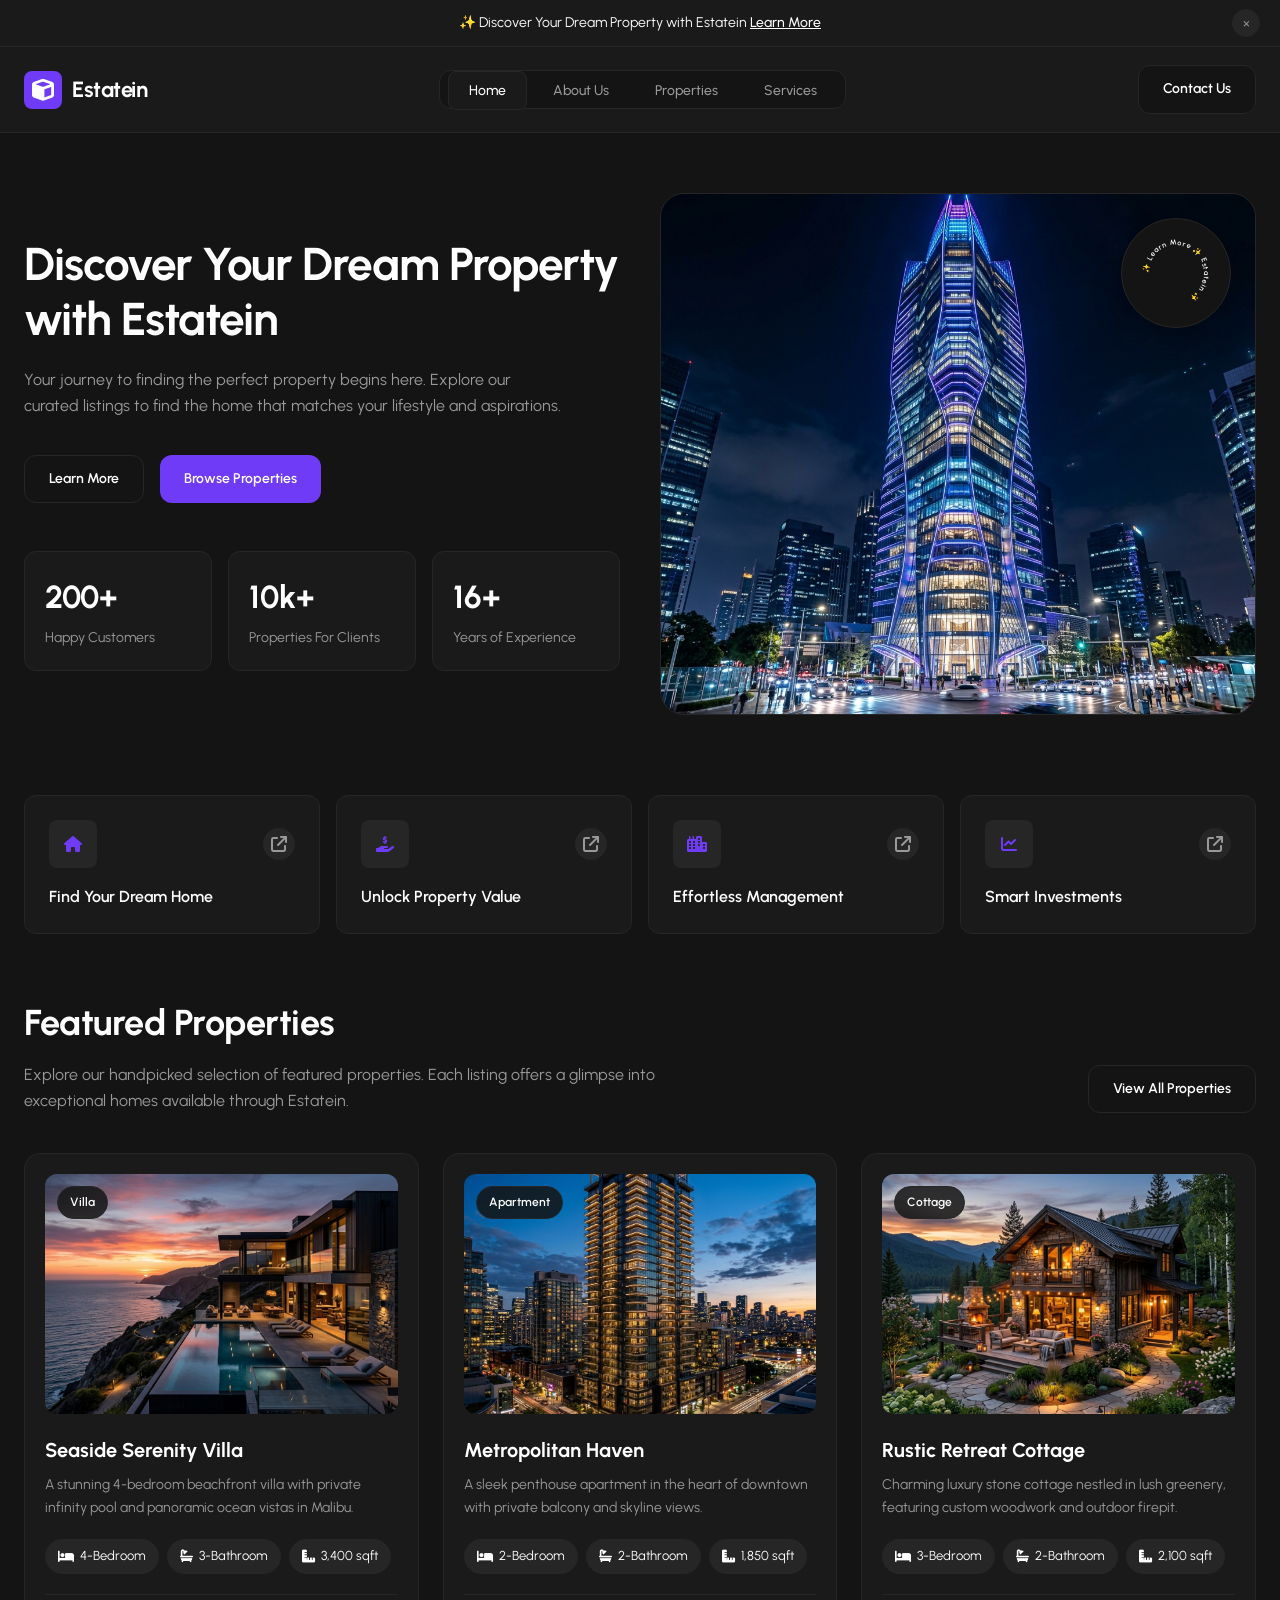
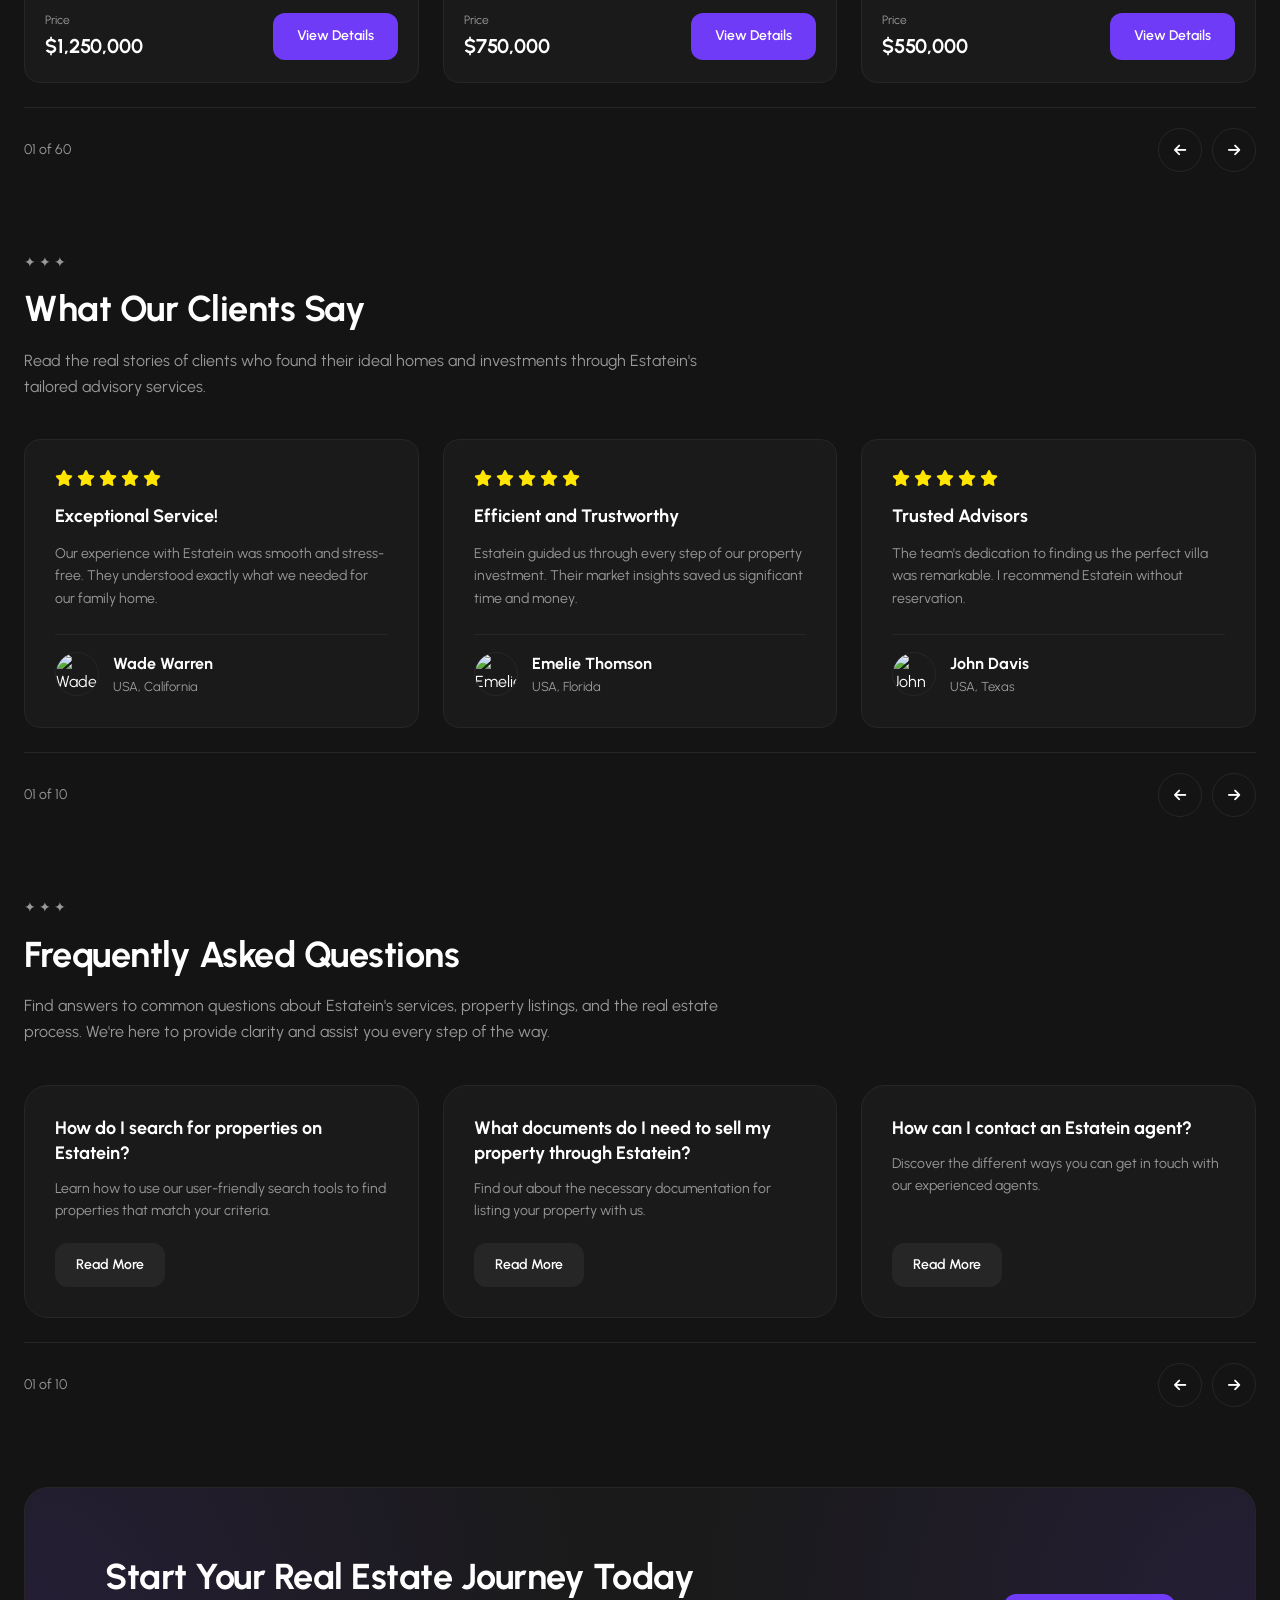
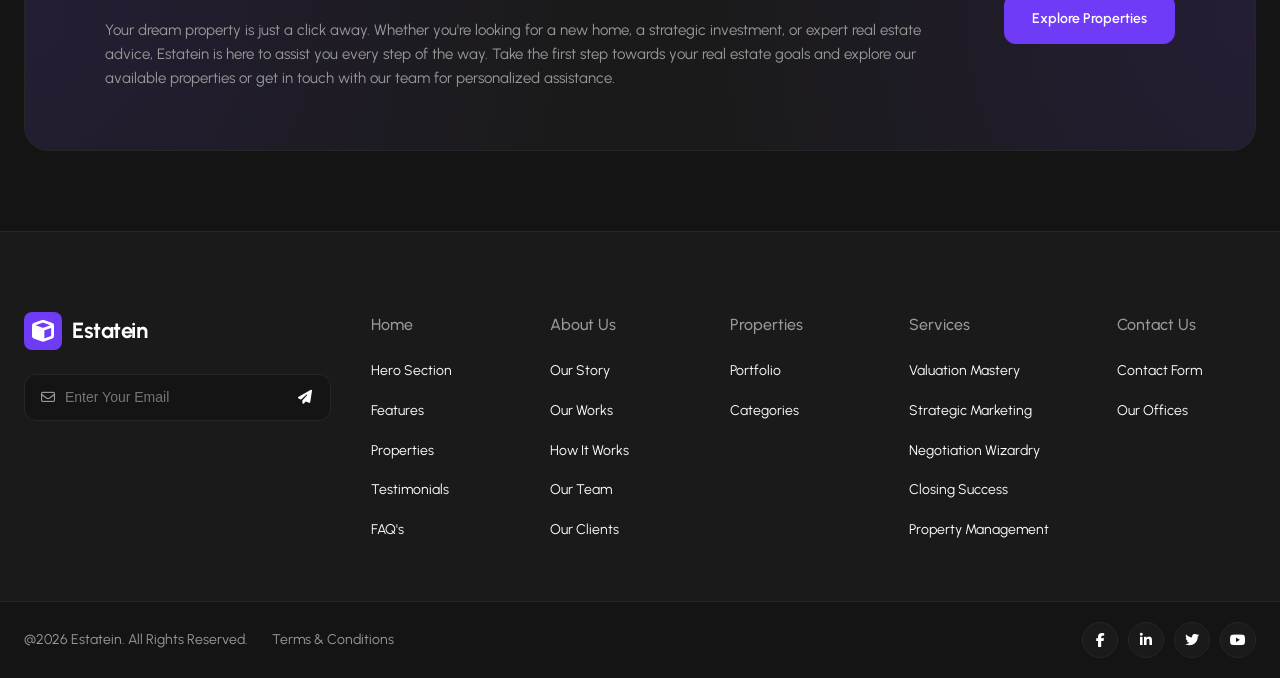
==== commit 2059ead7: "Add SEO meta tags, title tags, OpenGraph data & font preconnect across all pages" ====
--- a/index.html
+++ b/index.html
@@ -3,14 +3,21 @@
 <head>
     <meta charset="UTF-8">
     <meta name="viewport" content="width=device-width, initial-scale=1.0">
-    <title>Estatein - Real Estate WordPress Theme Preview</title>
-    <!-- Google Fonts -->
+    <title>Estatein - Premier Luxury Real Estate & Property Investments</title>
+    <meta name="description" content="Discover premier luxury real estate, villas, and commercial properties with Estatein. Explore featured listings, client reviews, and expert advisory.">
+    <meta name="keywords" content="Real Estate, Luxury Villas, Property Investment, Estatein, Homes for Sale">
+    <meta property="og:title" content="Estatein - Premier Luxury Real Estate & Property Investments">
+    <meta property="og:description" content="Discover premier luxury real estate, villas, and commercial properties with Estatein. Explore featured listings, client reviews, and expert advisory.">
+    <meta property="og:type" content="website">
+    <meta property="og:image" content="assets/images/hero-building.png">
+
+    <!-- Google Fonts Preconnect -->
     <link rel="preconnect" href="https://fonts.googleapis.com">
     <link rel="preconnect" href="https://fonts.gstatic.com" crossorigin>
     <link href="https://fonts.googleapis.com/css2?family=Urbanist:wght@300;400;500;600;700;800&display=swap" rel="stylesheet">
     <!-- Font Awesome Icons -->
     <link rel="stylesheet" href="https://cdnjs.cloudflare.com/ajax/libs/font-awesome/6.4.0/css/all.min.css">
-    <!-- Main Stylesheet -->
+    <!-- Main Stylesheets -->
     <link rel="stylesheet" href="style.css">
     <link rel="stylesheet" href="assets/css/main.css">
 </head>
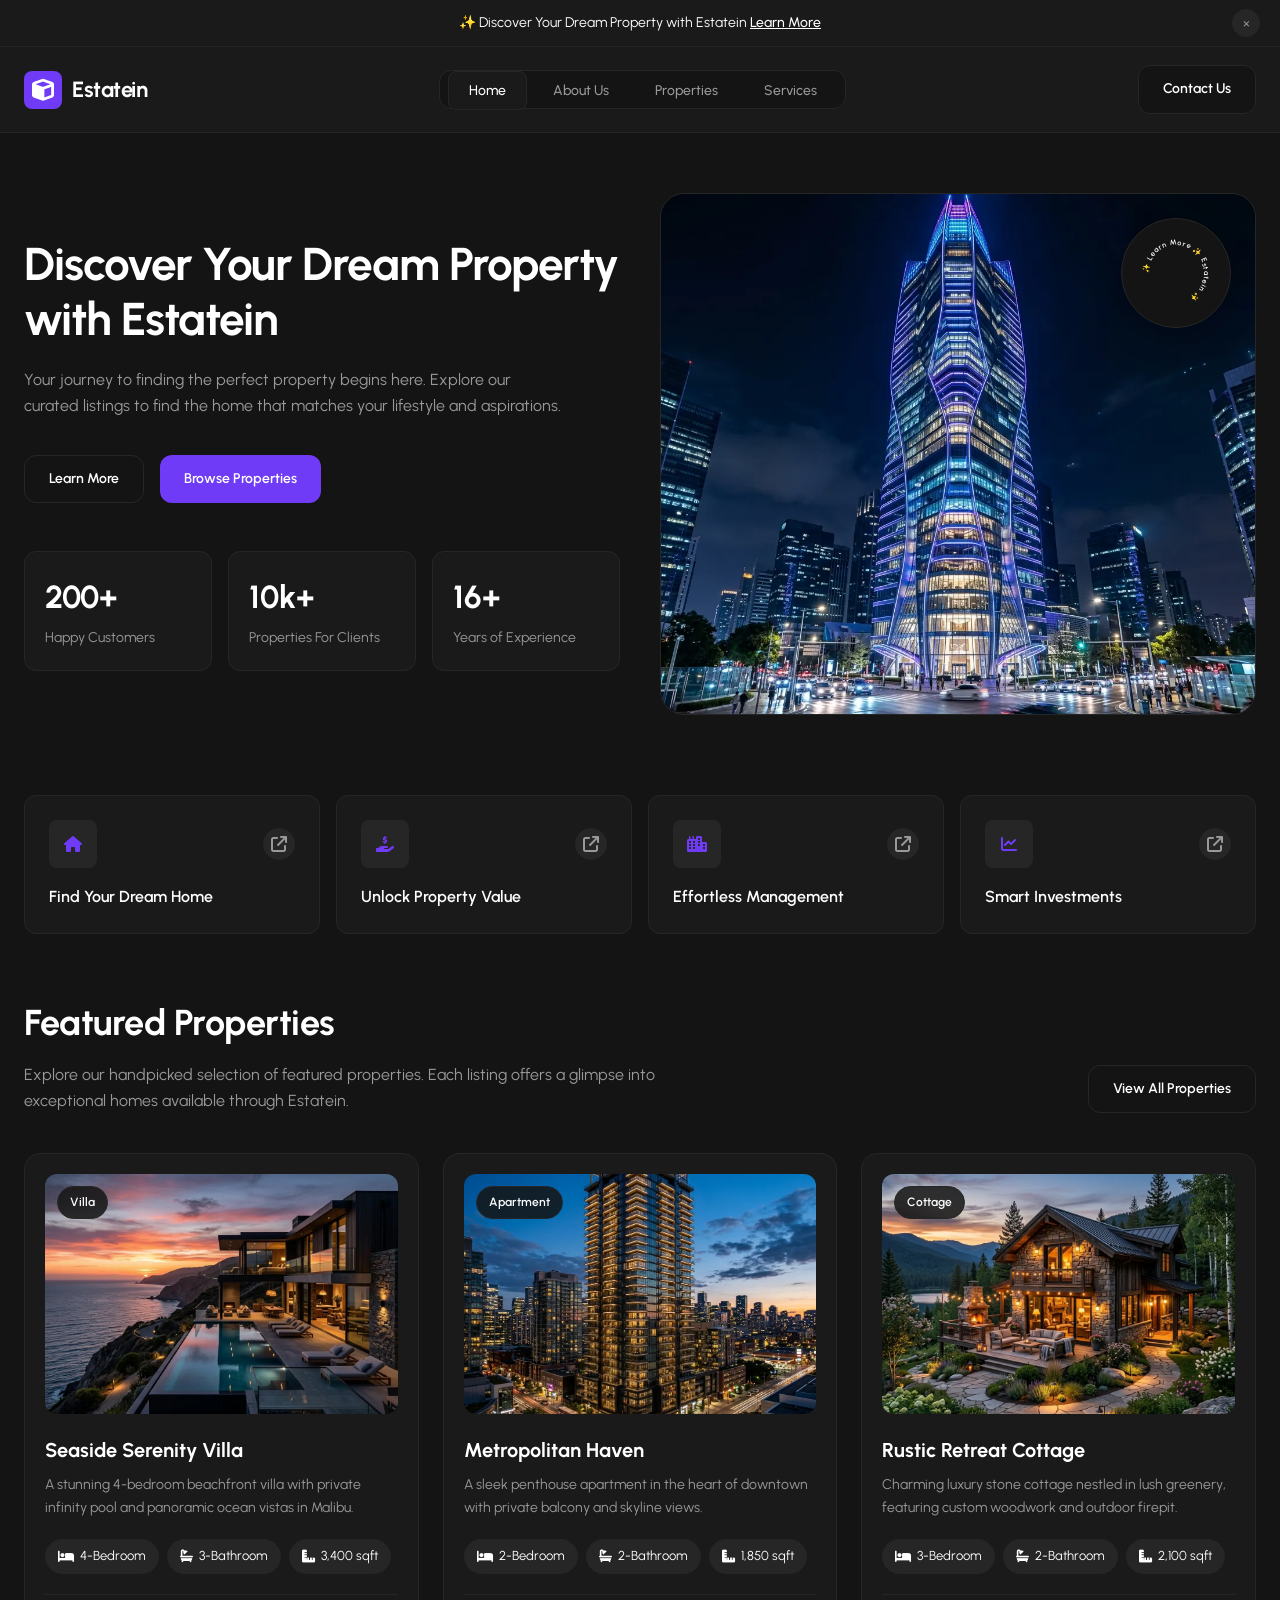
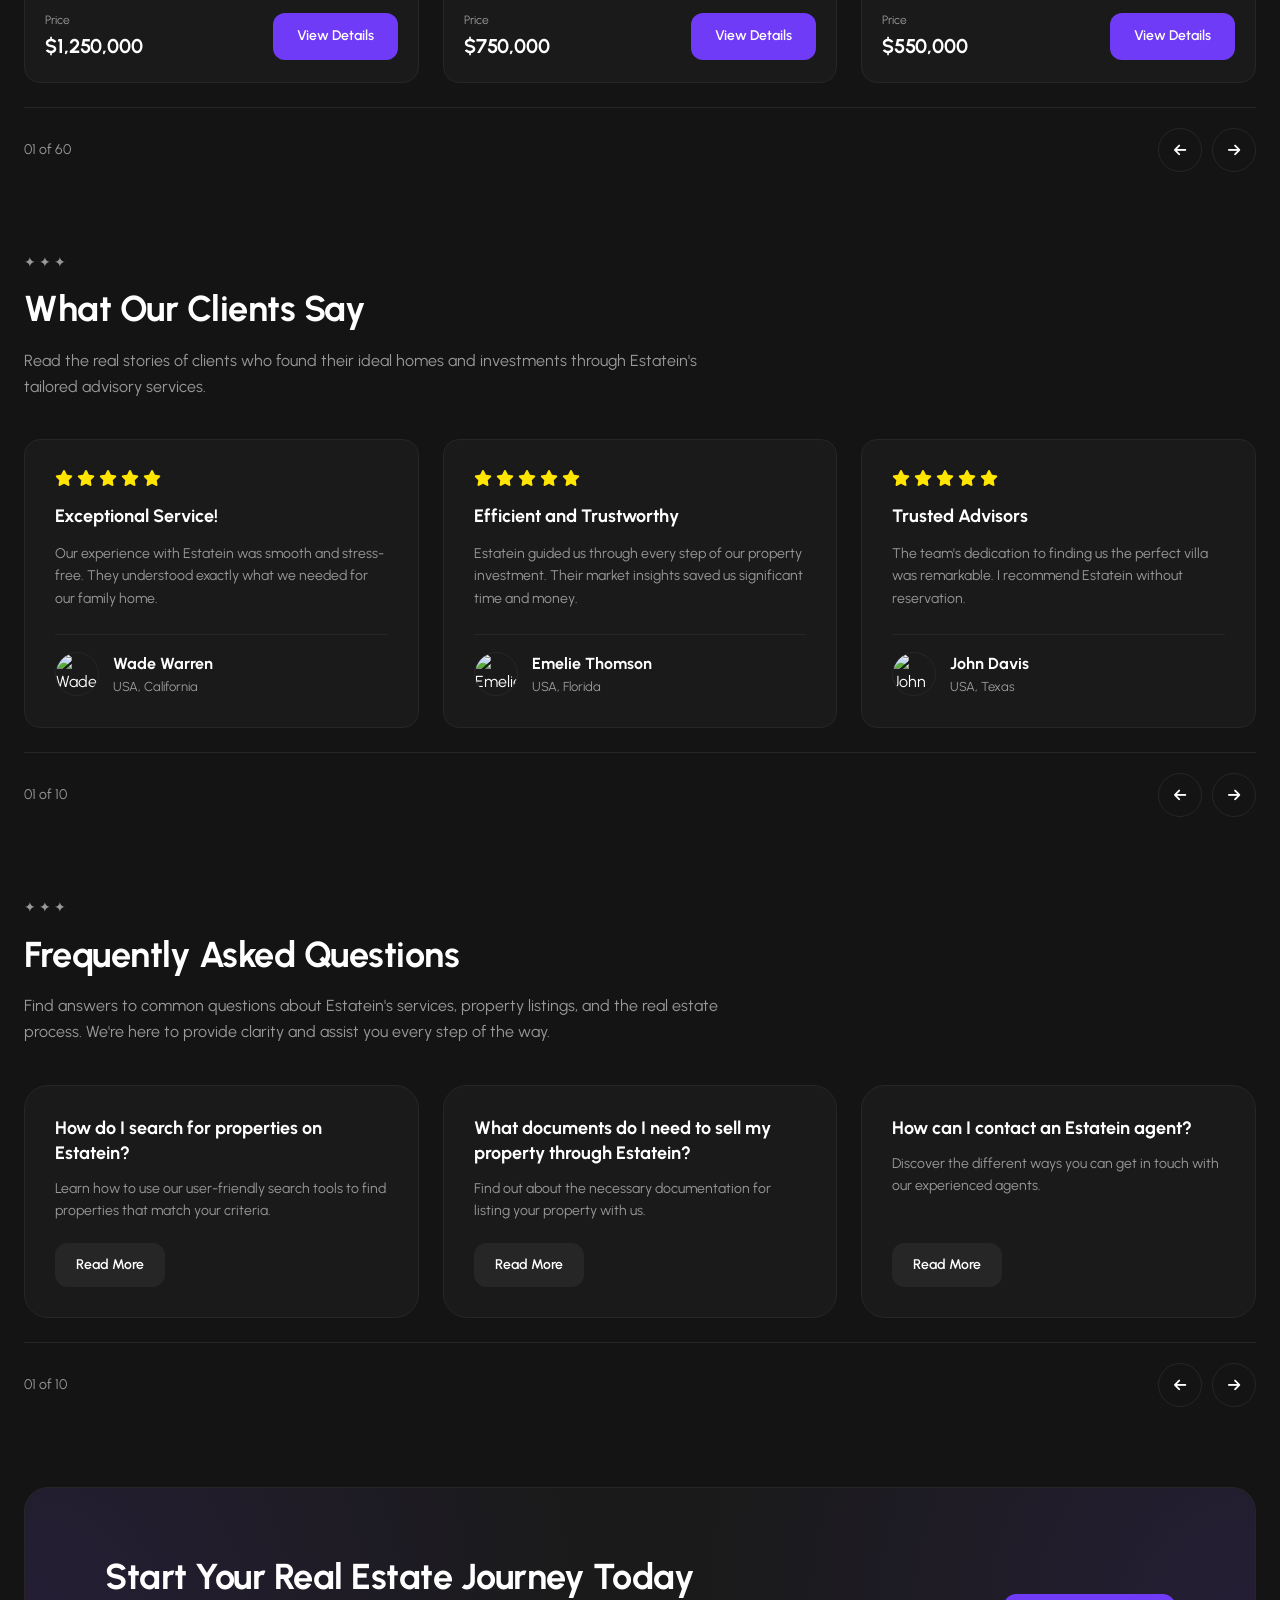
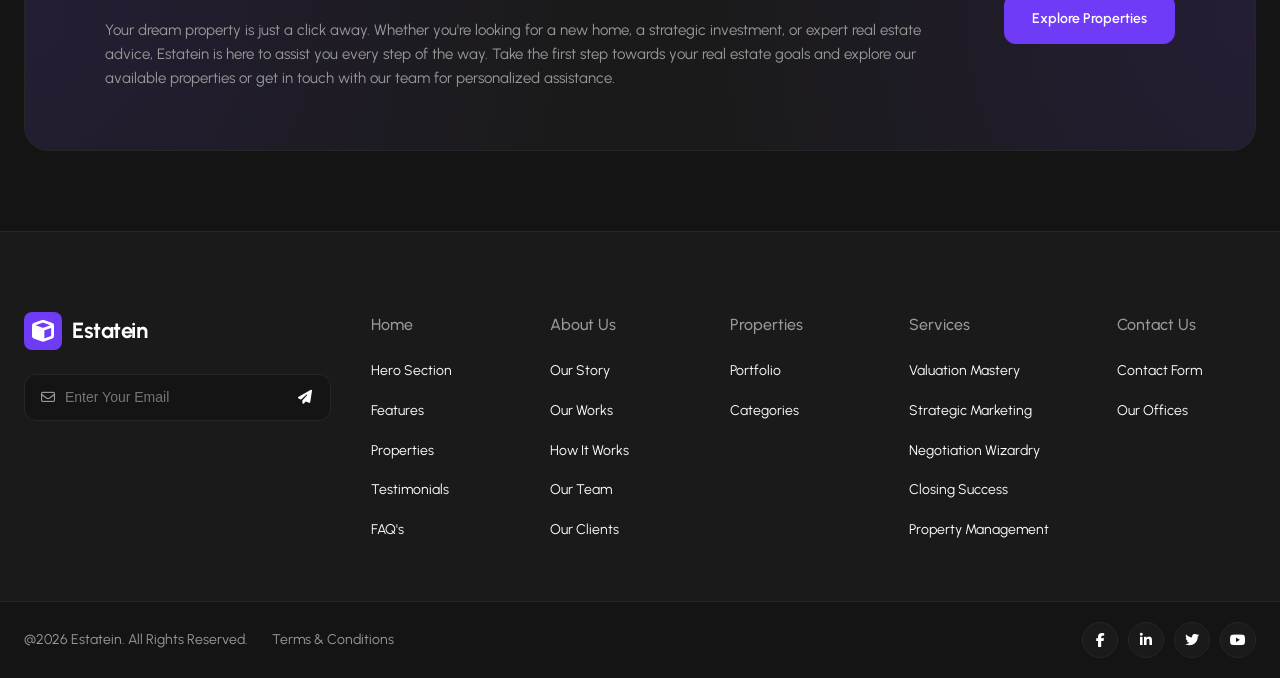
==== commit ad900872: "Optimize page load speed: Replace PNG images with compressed WebP assets across all templates" ====
--- a/index.html
+++ b/index.html
@@ -9,7 +9,7 @@
     <meta property="og:title" content="Estatein - Premier Luxury Real Estate & Property Investments">
     <meta property="og:description" content="Discover premier luxury real estate, villas, and commercial properties with Estatein. Explore featured listings, client reviews, and expert advisory.">
     <meta property="og:type" content="website">
-    <meta property="og:image" content="assets/images/hero-building.png">
+    <meta property="og:image" content="assets/images/hero-building.webp">
 
     <!-- Google Fonts Preconnect -->
     <link rel="preconnect" href="https://fonts.googleapis.com">
@@ -90,7 +90,7 @@
             </div>
 
             <div class="hero-image-wrapper">
-                <img src="assets/images/hero-building.png" alt="Luxury Skyscraper Architecture">
+                <img src="assets/images/hero-building.webp" alt="Luxury Skyscraper Architecture">
                 <div class="hero-badge-circle" title="✨ Learn More ✨ Estatein">
                     <svg viewBox="0 0 100 100">
                         <path id="circlePath" fill="none" d="M 10, 50 a 40,40 0 1,1 80,0 a 40,40 0 1,1 -80,0"/>
@@ -154,7 +154,7 @@
             <!-- Property 1 -->
             <article class="property-card">
                 <div class="property-image-container">
-                    <img src="assets/images/property-1.png" alt="Seaside Serenity Villa">
+                    <img src="assets/images/property-1.webp" alt="Seaside Serenity Villa">
                     <span class="property-badge">Villa</span>
                 </div>
                 <div class="property-content">
@@ -178,7 +178,7 @@
             <!-- Property 2 -->
             <article class="property-card">
                 <div class="property-image-container">
-                    <img src="assets/images/property-2.png" alt="Metropolitan Haven">
+                    <img src="assets/images/property-2.webp" alt="Metropolitan Haven">
                     <span class="property-badge">Apartment</span>
                 </div>
                 <div class="property-content">
@@ -202,7 +202,7 @@
             <!-- Property 3 -->
             <article class="property-card">
                 <div class="property-image-container">
-                    <img src="assets/images/property-3.png" alt="Rustic Retreat Cottage">
+                    <img src="assets/images/property-3.webp" alt="Rustic Retreat Cottage">
                     <span class="property-badge">Cottage</span>
                 </div>
                 <div class="property-content">
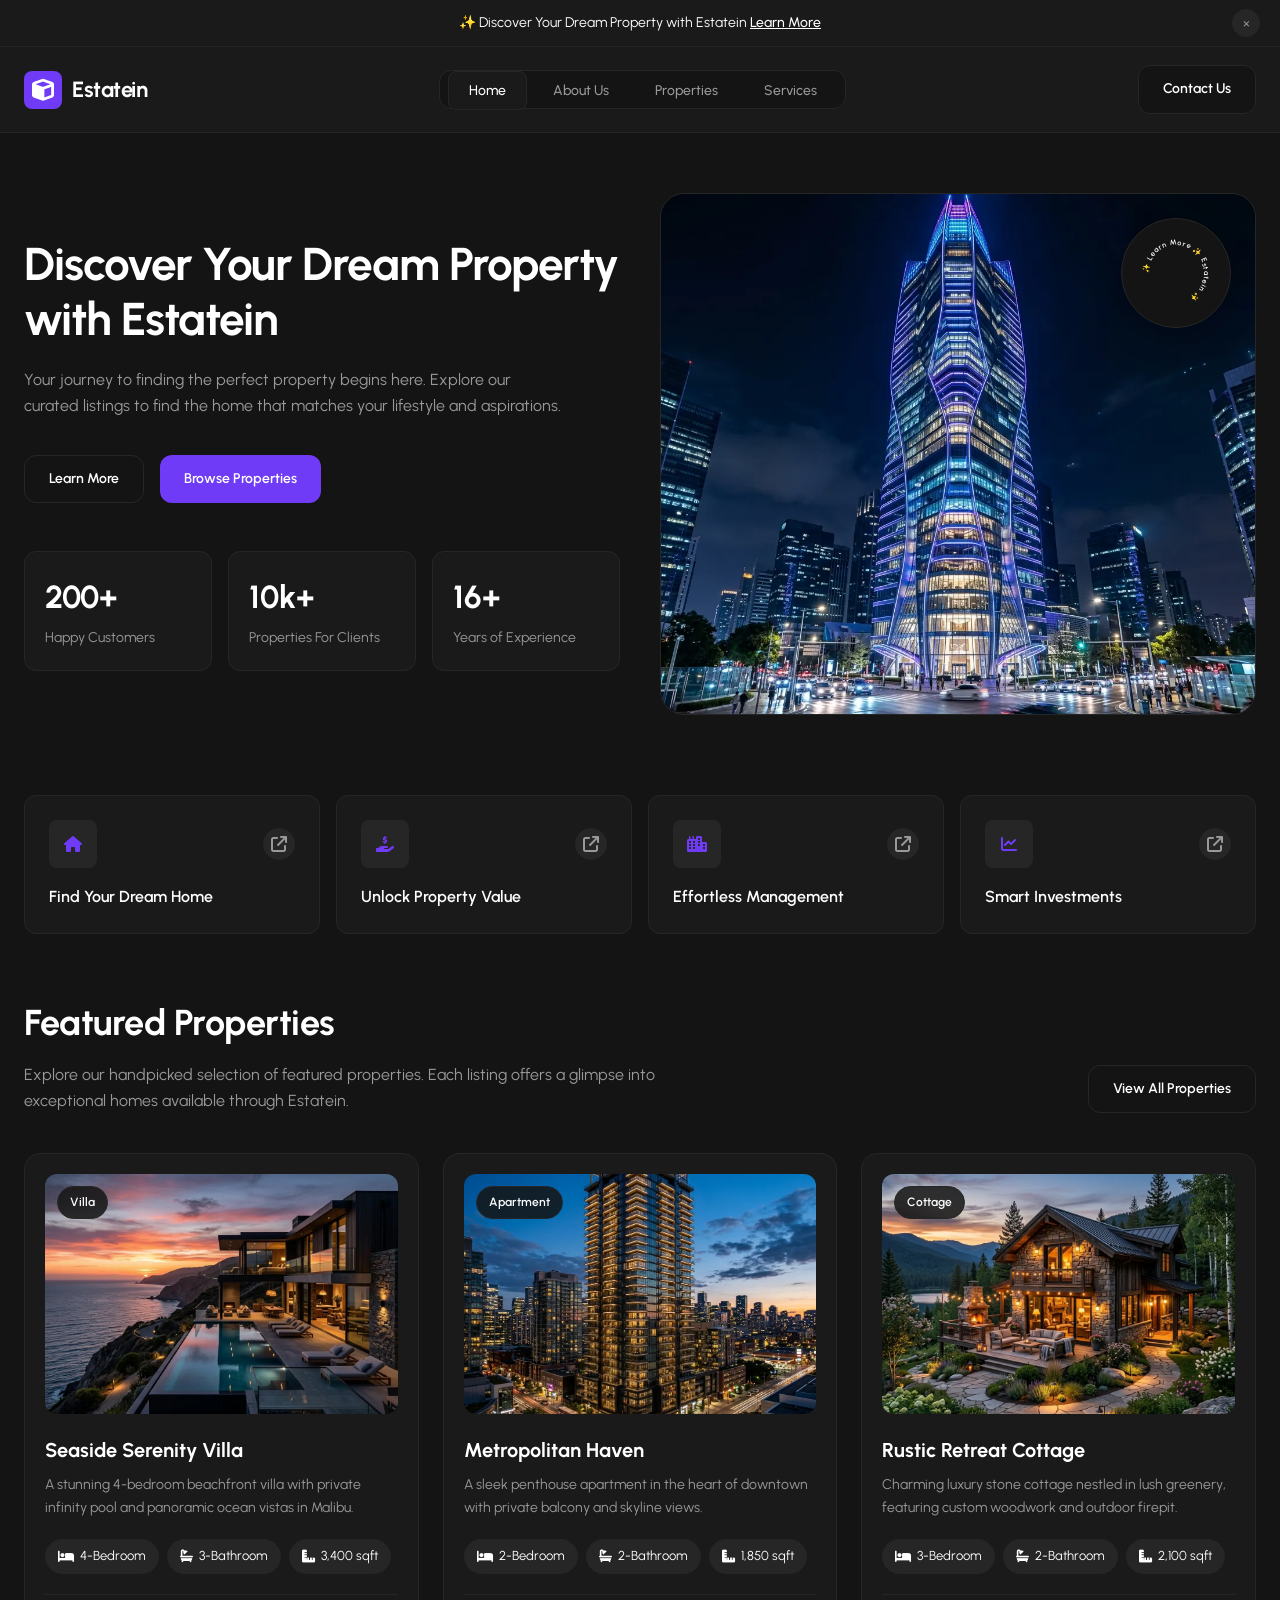
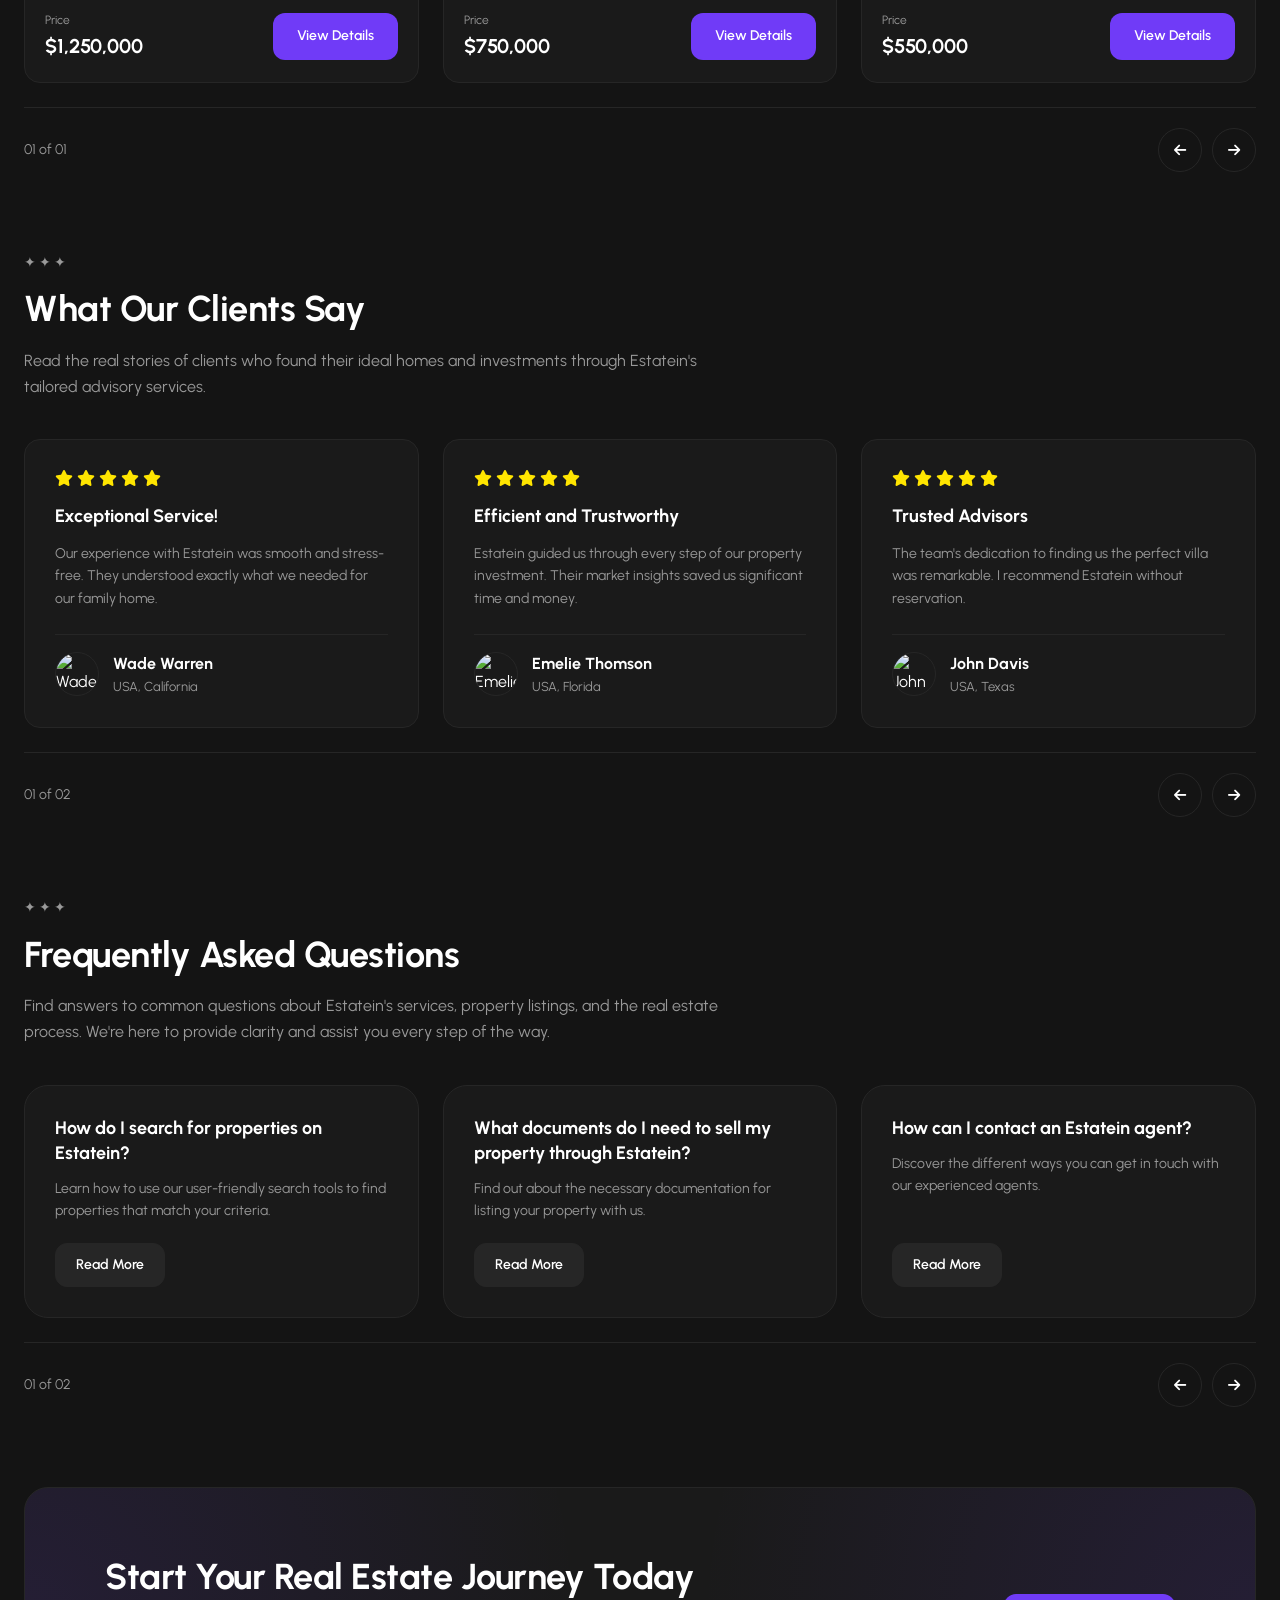
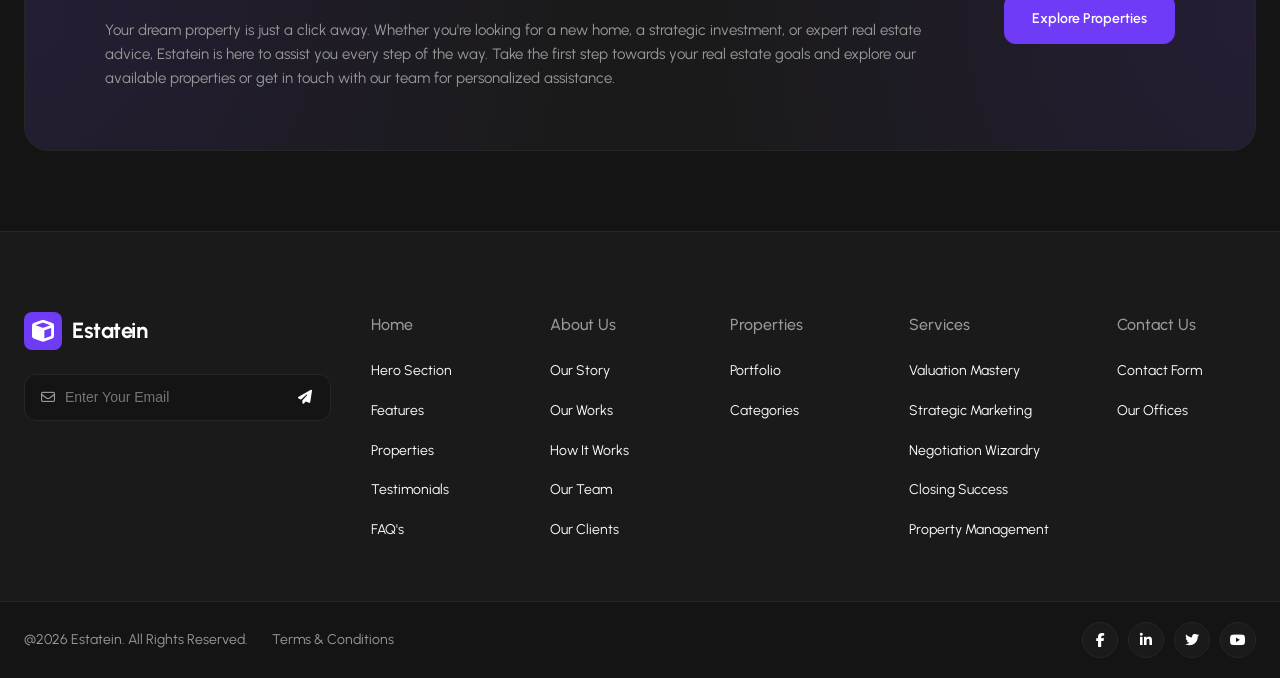
==== commit e7347ae2: "Add 6 items to Testimonials and FAQ with interactive pagination controls for desktop & mobile" ====
--- a/index.html
+++ b/index.html
@@ -290,15 +290,60 @@
                     </div>
                 </div>
             </div>
+
+            <div class="testimonial-card">
+                <div class="star-rating">
+                    <i class="fa-solid fa-star"></i><i class="fa-solid fa-star"></i><i class="fa-solid fa-star"></i><i class="fa-solid fa-star"></i><i class="fa-solid fa-star"></i>
+                </div>
+                <h3 class="testimonial-title">Smooth Closing Process</h3>
+                <p class="testimonial-text">Estatein made buying our penthouse effortless. Their legal advice and swift communication made all the difference.</p>
+                <div class="reviewer-profile">
+                    <img src="https://images.unsplash.com/photo-1544005313-94ddf0286df2?auto=format&fit=crop&w=150&q=80" alt="Sarah Jenkins" class="reviewer-avatar">
+                    <div class="reviewer-info">
+                        <h4>Sarah Jenkins</h4>
+                        <p>USA, New York</p>
+                    </div>
+                </div>
+            </div>
+
+            <div class="testimonial-card">
+                <div class="star-rating">
+                    <i class="fa-solid fa-star"></i><i class="fa-solid fa-star"></i><i class="fa-solid fa-star"></i><i class="fa-solid fa-star"></i><i class="fa-solid fa-star"></i>
+                </div>
+                <h3 class="testimonial-title">Outstanding Market Insight</h3>
+                <p class="testimonial-text">Their local real estate data and honest valuation advice helped us land our dream oceanfront villa under budget.</p>
+                <div class="reviewer-profile">
+                    <img src="https://images.unsplash.com/photo-1506794778202-cad84cf45f1d?auto=format&fit=crop&w=150&q=80" alt="Michael Chang" class="reviewer-avatar">
+                    <div class="reviewer-info">
+                        <h4>Michael Chang</h4>
+                        <p>Canada, Toronto</p>
+                    </div>
+                </div>
+            </div>
+
+            <div class="testimonial-card">
+                <div class="star-rating">
+                    <i class="fa-solid fa-star"></i><i class="fa-solid fa-star"></i><i class="fa-solid fa-star"></i><i class="fa-solid fa-star"></i><i class="fa-solid fa-star"></i>
+                </div>
+                <h3 class="testimonial-title">Professional &amp; Dedicated</h3>
+                <p class="testimonial-text">From the initial consultation to handing over the keys, the Estatein team exceeded all our expectations.</p>
+                <div class="reviewer-profile">
+                    <img src="https://images.unsplash.com/photo-1573496359142-b8d87734a5a2?auto=format&fit=crop&w=150&q=80" alt="Jessica Alba" class="reviewer-avatar">
+                    <div class="reviewer-info">
+                        <h4>Jessica Alba</h4>
+                        <p>USA, Florida</p>
+                    </div>
+                </div>
+            </div>
         </div>
 
         <!-- Section Footer Navigation -->
         <div class="section-footer-nav">
             <a href="about.html" class="btn btn-secondary">View All Testimonials</a>
             <div class="pagination-controls-wrapper">
-                <button class="page-btn" aria-label="Previous"><i class="fa-solid fa-arrow-left"></i></button>
-                <span class="pagination-info">01 of 10</span>
-                <button class="page-btn" aria-label="Next"><i class="fa-solid fa-arrow-right"></i></button>
+                <button class="page-btn prev-btn" aria-label="Previous"><i class="fa-solid fa-arrow-left"></i></button>
+                <span class="pagination-info">01 of 02</span>
+                <button class="page-btn next-btn" aria-label="Next"><i class="fa-solid fa-arrow-right"></i></button>
             </div>
         </div>
     </section>
@@ -331,15 +376,33 @@
                 <p>Discover the different ways you can get in touch with our experienced agents.</p>
                 <a href="contact.html" class="btn btn-secondary">Read More</a>
             </div>
+
+            <div class="faq-card">
+                <h3>How long does the property buying process take?</h3>
+                <p>The timeline varies based on financing and legal checks, typically ranging from 2 to 6 weeks.</p>
+                <a href="contact.html" class="btn btn-secondary">Read More</a>
+            </div>
+
+            <div class="faq-card">
+                <h3>What documentation do international buyers need?</h3>
+                <p>International buyers need valid passport identification, proof of funds, and local tax registration.</p>
+                <a href="contact.html" class="btn btn-secondary">Read More</a>
+            </div>
+
+            <div class="faq-card">
+                <h3>Are there any hidden management or maintenance fees?</h3>
+                <p>No. All HOA, maintenance, and transaction fees are fully disclosed upfront in our pricing breakdown.</p>
+                <a href="contact.html" class="btn btn-secondary">Read More</a>
+            </div>
         </div>
 
         <!-- Section Footer Navigation -->
         <div class="section-footer-nav">
             <a href="contact.html" class="btn btn-secondary">View All FAQ's</a>
             <div class="pagination-controls-wrapper">
-                <button class="page-btn" aria-label="Previous"><i class="fa-solid fa-arrow-left"></i></button>
-                <span class="pagination-info">01 of 10</span>
-                <button class="page-btn" aria-label="Next"><i class="fa-solid fa-arrow-right"></i></button>
+                <button class="page-btn prev-btn" aria-label="Previous"><i class="fa-solid fa-arrow-left"></i></button>
+                <span class="pagination-info">01 of 02</span>
+                <button class="page-btn next-btn" aria-label="Next"><i class="fa-solid fa-arrow-right"></i></button>
             </div>
         </div>
     </section>
--- a/assets/css/main.css
+++ b/assets/css/main.css
@@ -403,6 +403,8 @@
     overflow: hidden;
     margin-bottom: 20px;
     height: 240px;
+    min-height: 200px;
+    background: #262626;
 }
 
 .property-image-container img {
@@ -2720,14 +2722,24 @@
         border: 1px solid var(--border-color);
         border-radius: var(--radius-lg);
         padding: 16px;
+        display: flex !important;
+        flex-direction: column !important;
+        justify-content: space-between !important;
+        min-height: 120px !important;
     }
 
     .feature-card-header {
-        margin-bottom: 12px;
+        display: flex !important;
+        align-items: center !important;
+        justify-content: space-between !important;
+        margin-bottom: 12px !important;
     }
 
     .feature-title {
-        font-size: 14px;
+        font-size: 14px !important;
+        line-height: 1.3 !important;
+        word-wrap: break-word !important;
+        margin-top: auto !important;
     }
 
     .properties-grid,
@@ -3215,3 +3227,12 @@
         justify-content: space-between !important;
     }
 }
+
+.faq-footer-controls,
+.faq-footer-row,
+.slider-controls-row {
+    border: none !important;
+    border-top: 1px solid var(--border-color) !important;
+    outline: none !important;
+    box-shadow: none !important;
+}
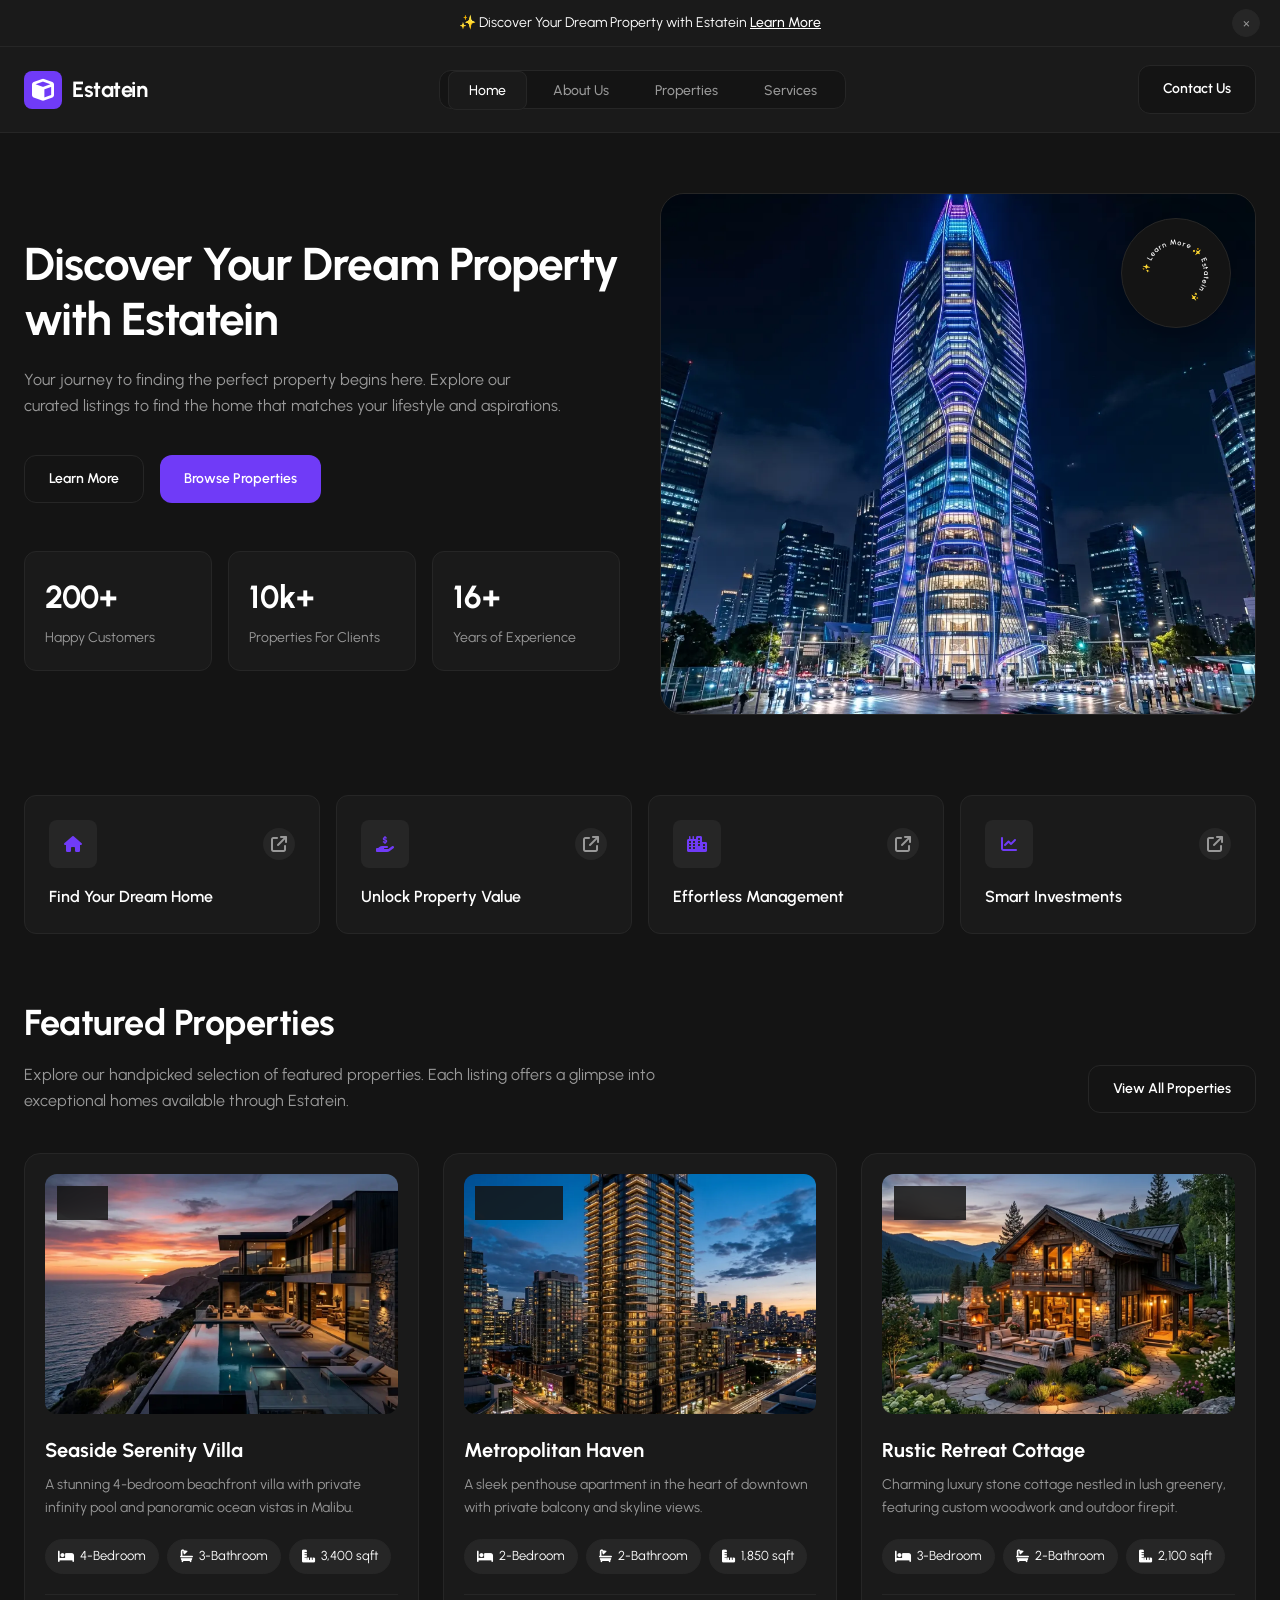
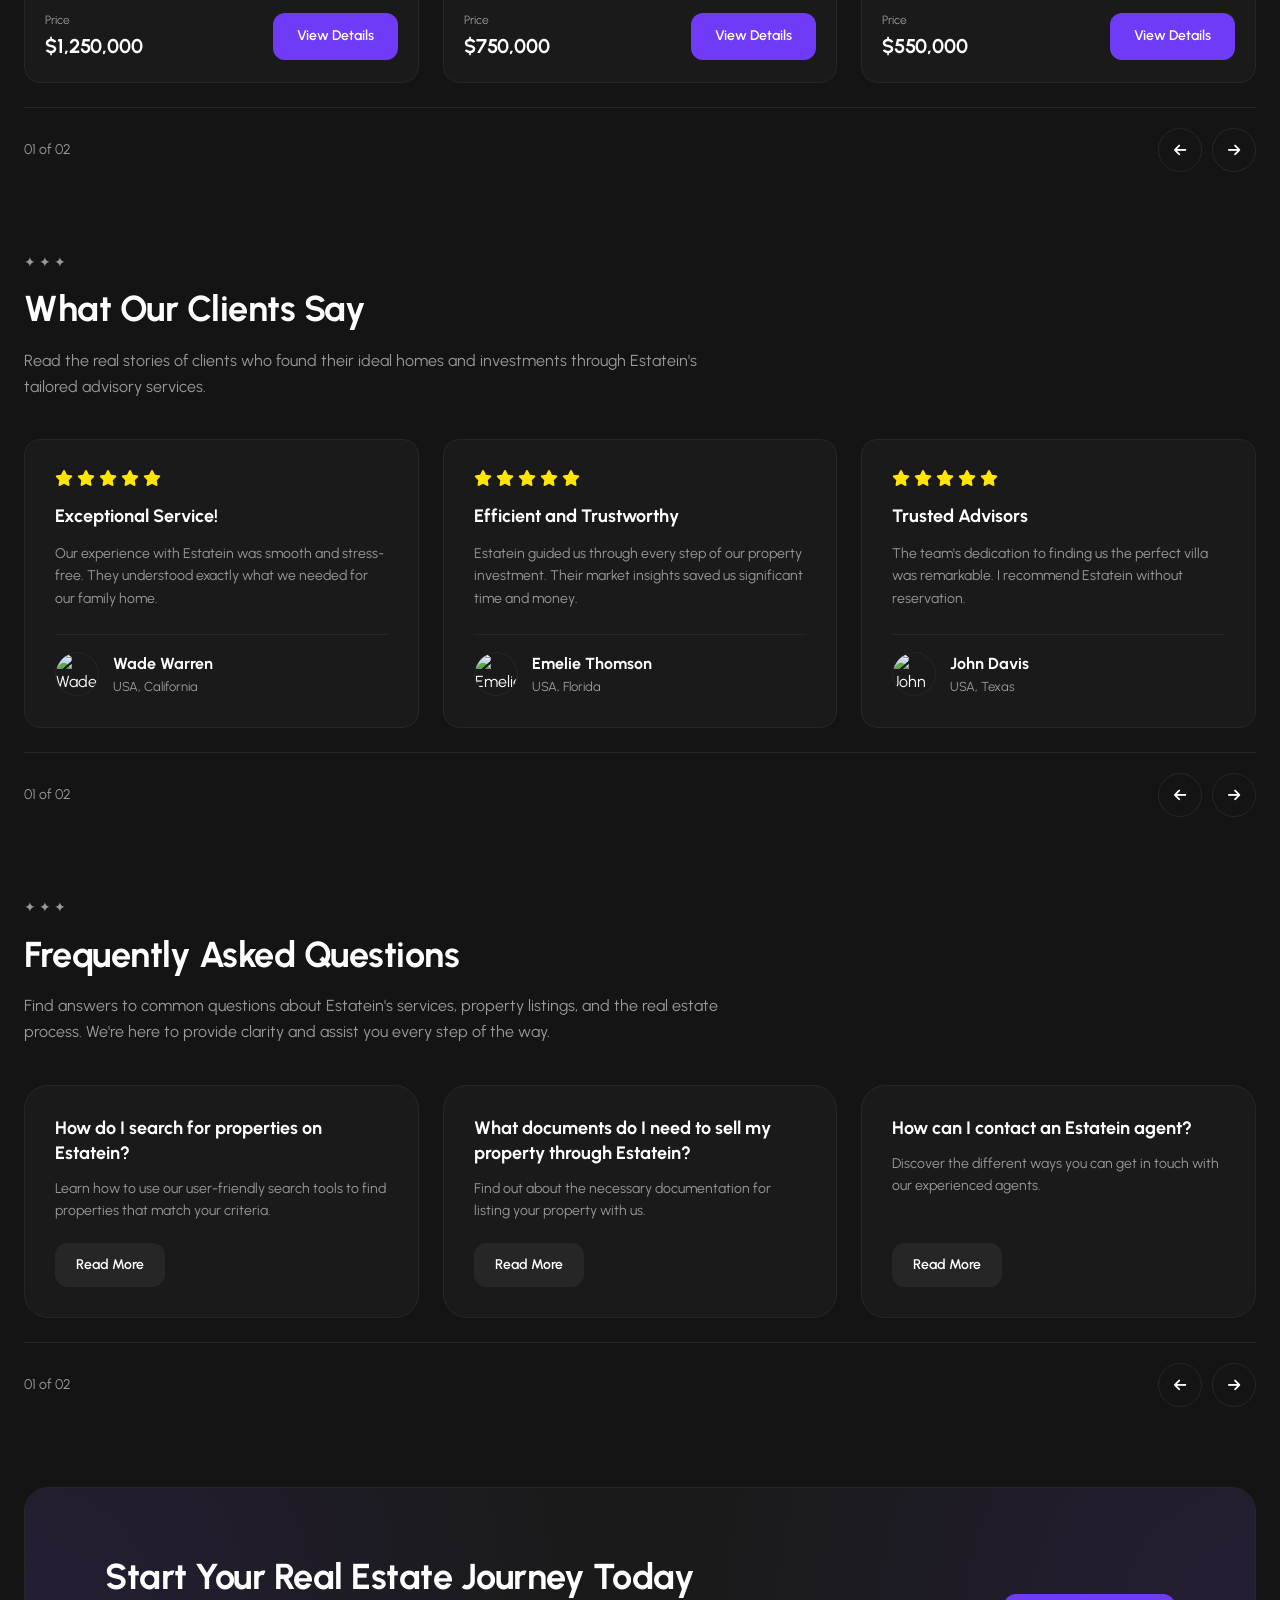
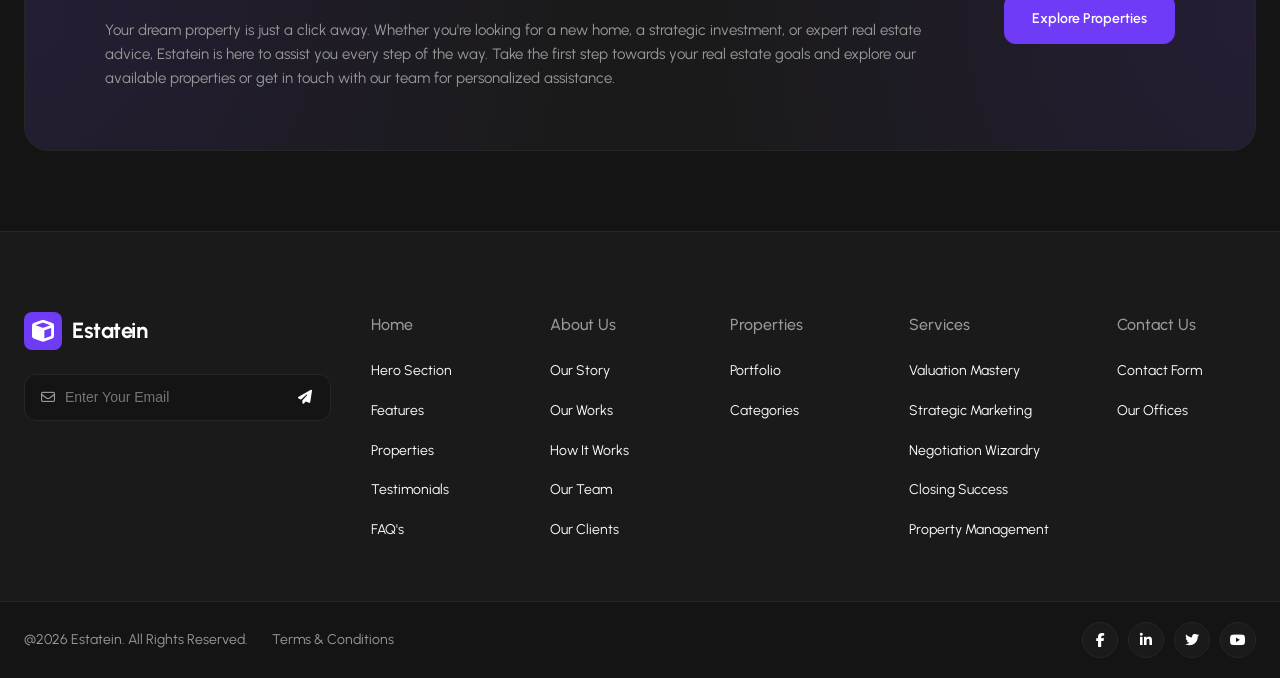
==== commit cbb0372b: "Sync 6 properties into index.html and properties.html for local browser testing" ====
--- a/index.html
+++ b/index.html
@@ -222,17 +222,89 @@
                     </div>
                 </div>
             </article>
+
+            <!-- Property 4 -->
+            <article class="property-card">
+                <div class="property-image-container">
+                    <img src="assets/images/property-1.webp" alt="Coastal Horizon Manor">
+                    <span class="property-badge">Villa</span>
+                </div>
+                <div class="property-content">
+                    <h3 class="property-title">Coastal Horizon Manor</h3>
+                    <p class="property-description">Modern 5-bedroom luxury estate featuring private infinity pool, sunset deck, and direct beach access.</p>
+                    <div class="property-features-row">
+                        <span class="feature-pill"><i class="fa-solid fa-bed"></i> 5-Bedroom</span>
+                        <span class="feature-pill"><i class="fa-solid fa-bath"></i> 4-Bathroom</span>
+                        <span class="feature-pill"><i class="fa-solid fa-ruler-combined"></i> 4,200 sqft</span>
+                    </div>
+                    <div class="property-footer">
+                        <div class="property-price-block">
+                            <span class="price-label">Price</span>
+                            <span class="price-val">$2,100,000</span>
+                        </div>
+                        <a href="property-details.html" class="btn btn-primary">View Details</a>
+                    </div>
+                </div>
+            </article>
+
+            <!-- Property 5 -->
+            <article class="property-card">
+                <div class="property-image-container">
+                    <img src="assets/images/property-2.webp" alt="Urban Heights Penthouse">
+                    <span class="property-badge">Apartment</span>
+                </div>
+                <div class="property-content">
+                    <h3 class="property-title">Urban Heights Penthouse</h3>
+                    <p class="property-description">Contemporary glass penthouse with panoramic city views, private elevator, and rooftop lounge.</p>
+                    <div class="property-features-row">
+                        <span class="feature-pill"><i class="fa-solid fa-bed"></i> 3-Bedroom</span>
+                        <span class="feature-pill"><i class="fa-solid fa-bath"></i> 3-Bathroom</span>
+                        <span class="feature-pill"><i class="fa-solid fa-ruler-combined"></i> 2,800 sqft</span>
+                    </div>
+                    <div class="property-footer">
+                        <div class="property-price-block">
+                            <span class="price-label">Price</span>
+                            <span class="price-val">$1,450,000</span>
+                        </div>
+                        <a href="property-details.html" class="btn btn-primary">View Details</a>
+                    </div>
+                </div>
+            </article>
+
+            <!-- Property 6 -->
+            <article class="property-card">
+                <div class="property-image-container">
+                    <img src="assets/images/property-3.webp" alt="Alpine Timber Chalet">
+                    <span class="property-badge">Cottage</span>
+                </div>
+                <div class="property-content">
+                    <h3 class="property-title">Alpine Timber Chalet</h3>
+                    <p class="property-description">Secluded mountain retreat with heated stone floors, floor-to-ceiling glass, and forest views.</p>
+                    <div class="property-features-row">
+                        <span class="feature-pill"><i class="fa-solid fa-bed"></i> 4-Bedroom</span>
+                        <span class="feature-pill"><i class="fa-solid fa-bath"></i> 3-Bathroom</span>
+                        <span class="feature-pill"><i class="fa-solid fa-ruler-combined"></i> 3,100 sqft</span>
+                    </div>
+                    <div class="property-footer">
+                        <div class="property-price-block">
+                            <span class="price-label">Price</span>
+                            <span class="price-val">$980,000</span>
+                        </div>
+                        <a href="property-details.html" class="btn btn-primary">View Details</a>
+                    </div>
+                </div>
+            </article>
         </div>
 
         <!-- Section Footer Navigation -->
         <div class="section-footer-nav">
             <a href="properties.html" class="btn btn-secondary">View All Properties</a>
             <div class="pagination-controls-wrapper">
-                <button class="page-btn" aria-label="Previous"><i class="fa-solid fa-arrow-left"></i></button>
-                <span class="pagination-info">01 of 60</span>
-                <button class="page-btn" aria-label="Next"><i class="fa-solid fa-arrow-right"></i></button>
-            </div>
-        </div>
+                <button class="page-btn prev-btn" aria-label="Previous"><i class="fa-solid fa-arrow-left"></i></button>
+                <span class="pagination-info">01 of 02</span>
+                <button class="page-btn next-btn" aria-label="Next"><i class="fa-solid fa-arrow-right"></i></button>
+            </div>
+        </div>      </div>
     </section>
 
     <!-- 4. What Our Clients Say (Testimonials) -->
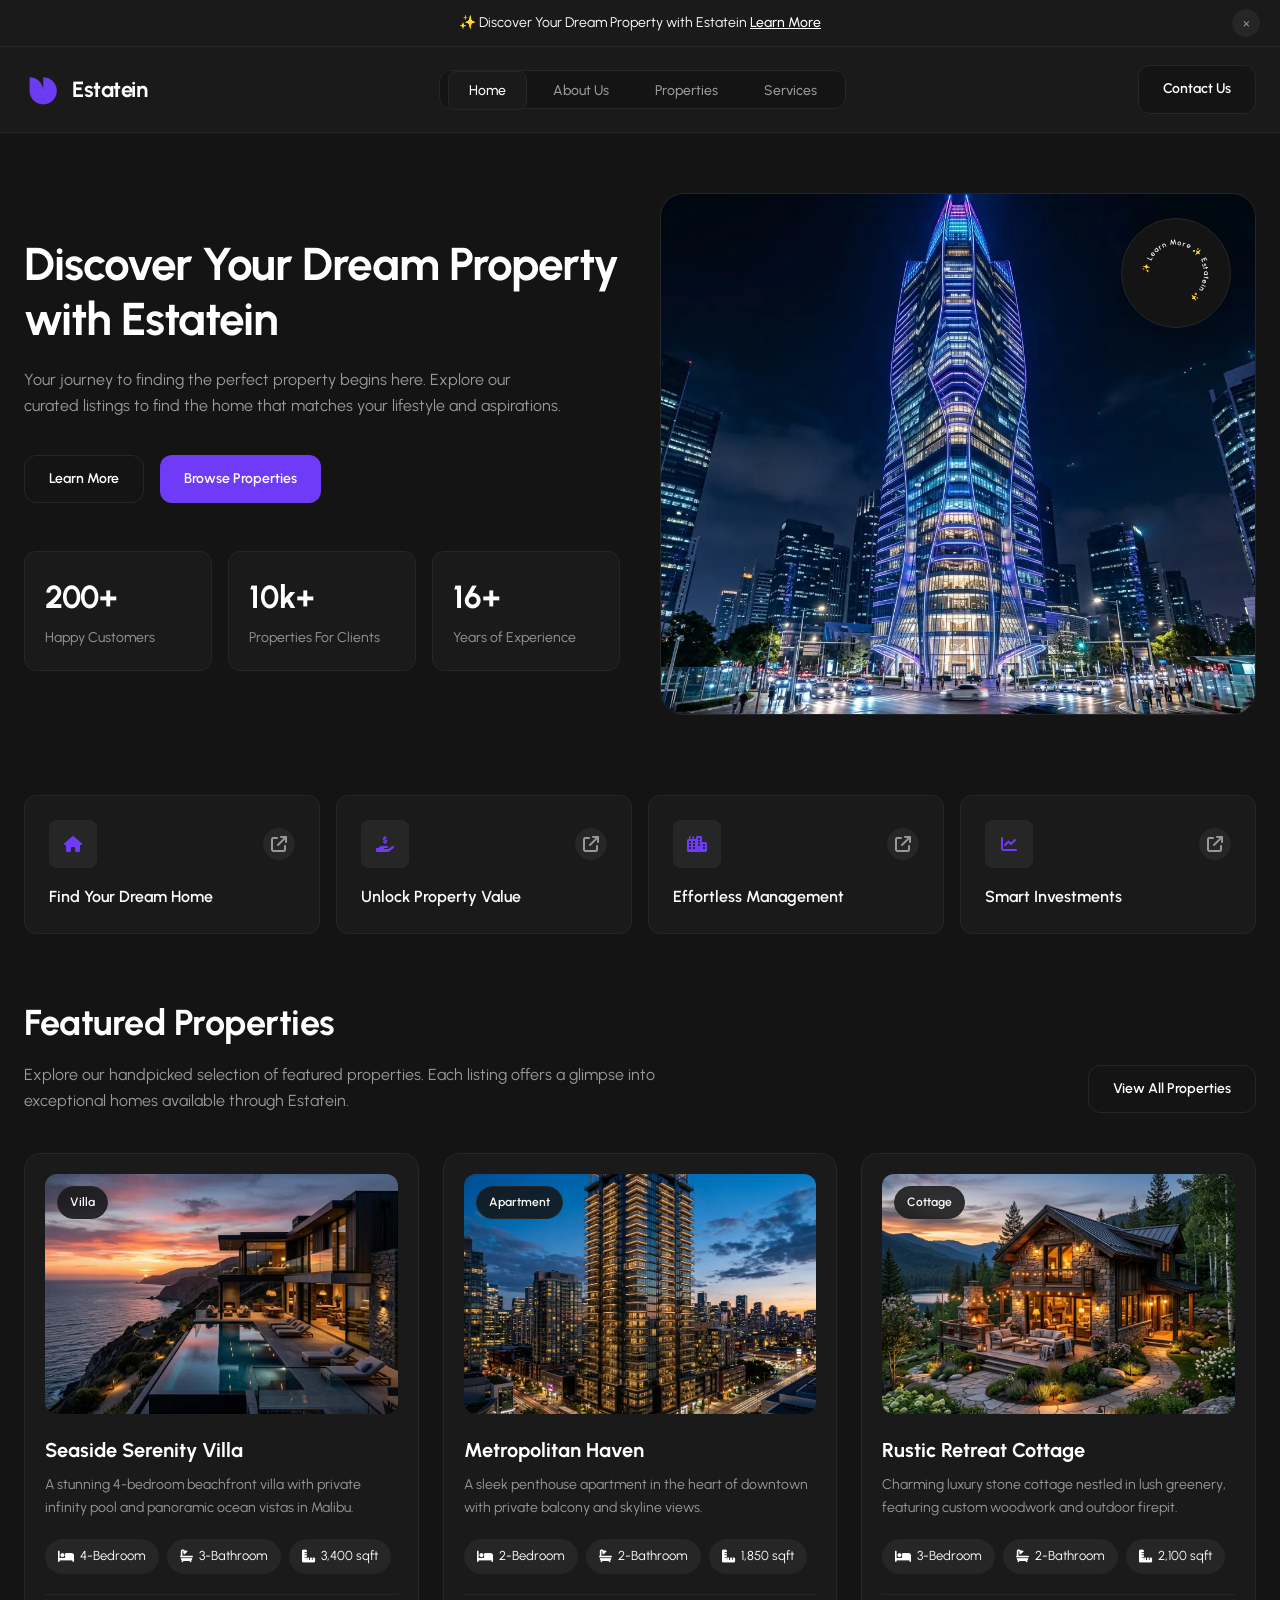
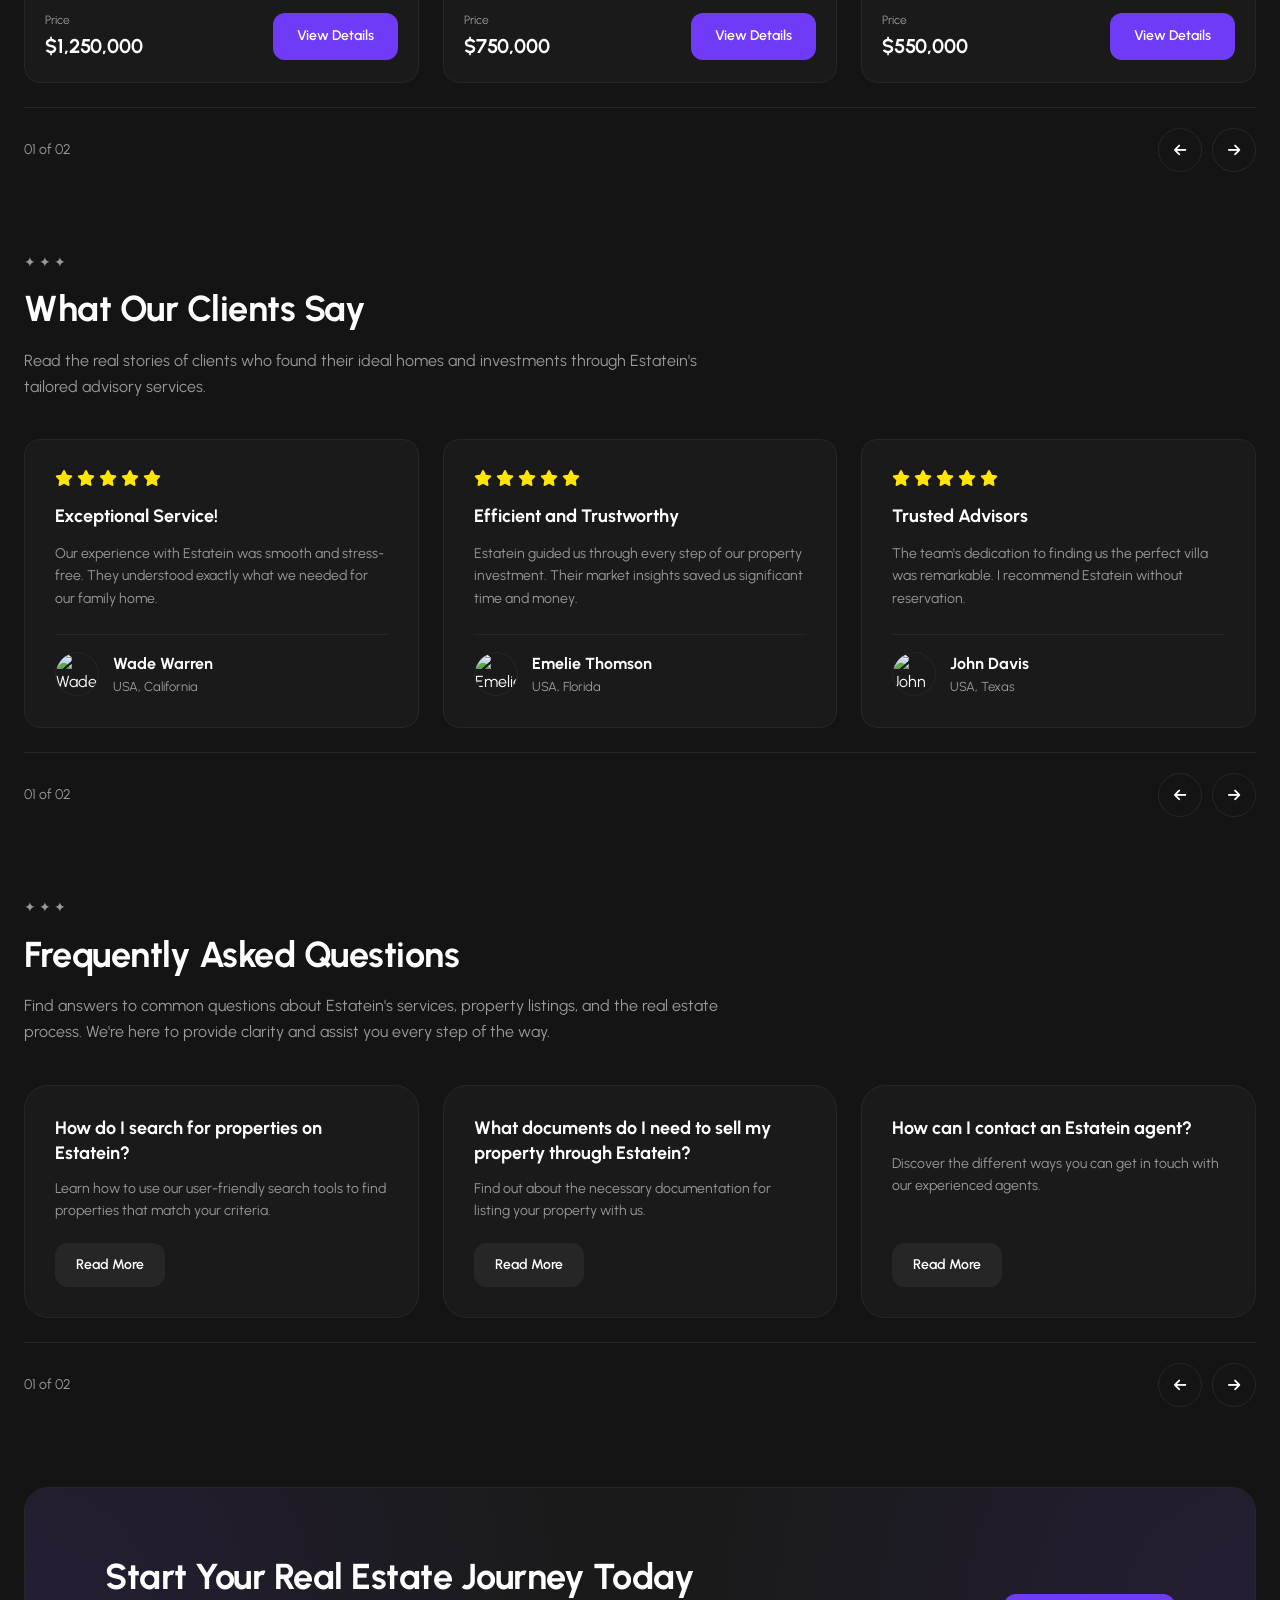
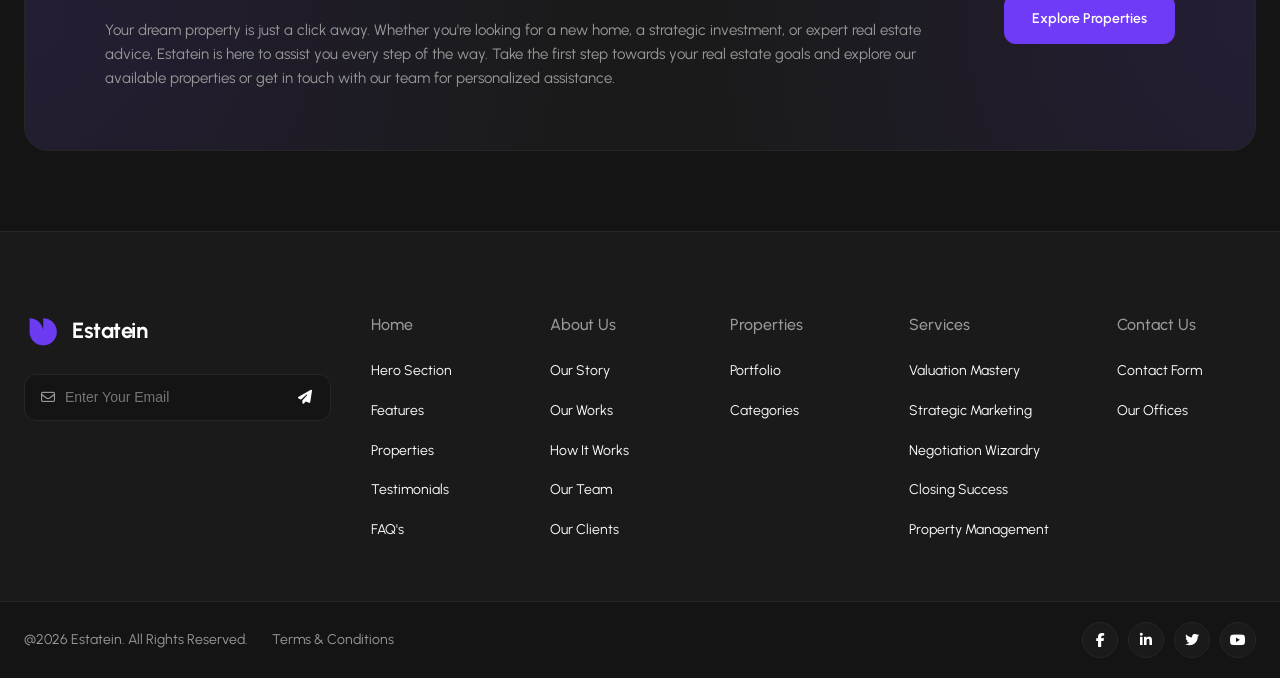
==== commit 3053b6b0: "Replace all site logo icons with custom estatein-logo.png asset" ====
--- a/index.html
+++ b/index.html
@@ -34,9 +34,7 @@
     <div class="header-container">
         <!-- Brand Logo -->
         <a href="index.html" class="site-brand">
-            <div class="brand-icon">
-                <i class="fa-solid fa-cube"></i>
-            </div>
+            <img src="assets/images/estatein-logo.png" alt="Estatein Logo" class="brand-logo-img">
             <span>Estatein</span>
         </a>
 
@@ -496,7 +494,7 @@
         <div class="footer-main-grid">
             <div class="footer-brand-col">
                 <a href="index.html" class="site-brand">
-                    <div class="brand-icon"><i class="fa-solid fa-cube"></i></div>
+                    <img src="assets/images/estatein-logo.png" alt="Estatein Logo" class="brand-logo-img">
                     <span>Estatein</span>
                 </a>
 
--- a/assets/css/main.css
+++ b/assets/css/main.css
@@ -78,15 +78,12 @@
     letter-spacing: -0.5px;
 }
 
-.brand-icon {
+.brand-icon,
+.brand-logo-img {
     width: 38px;
     height: 38px;
-    background: var(--primary);
-    border-radius: var(--radius-sm);
-    display: flex;
-    align-items: center;
-    justify-content: center;
-    color: var(--text-main);
+    object-fit: contain;
+    display: inline-block;
 }
 
 .main-navigation {
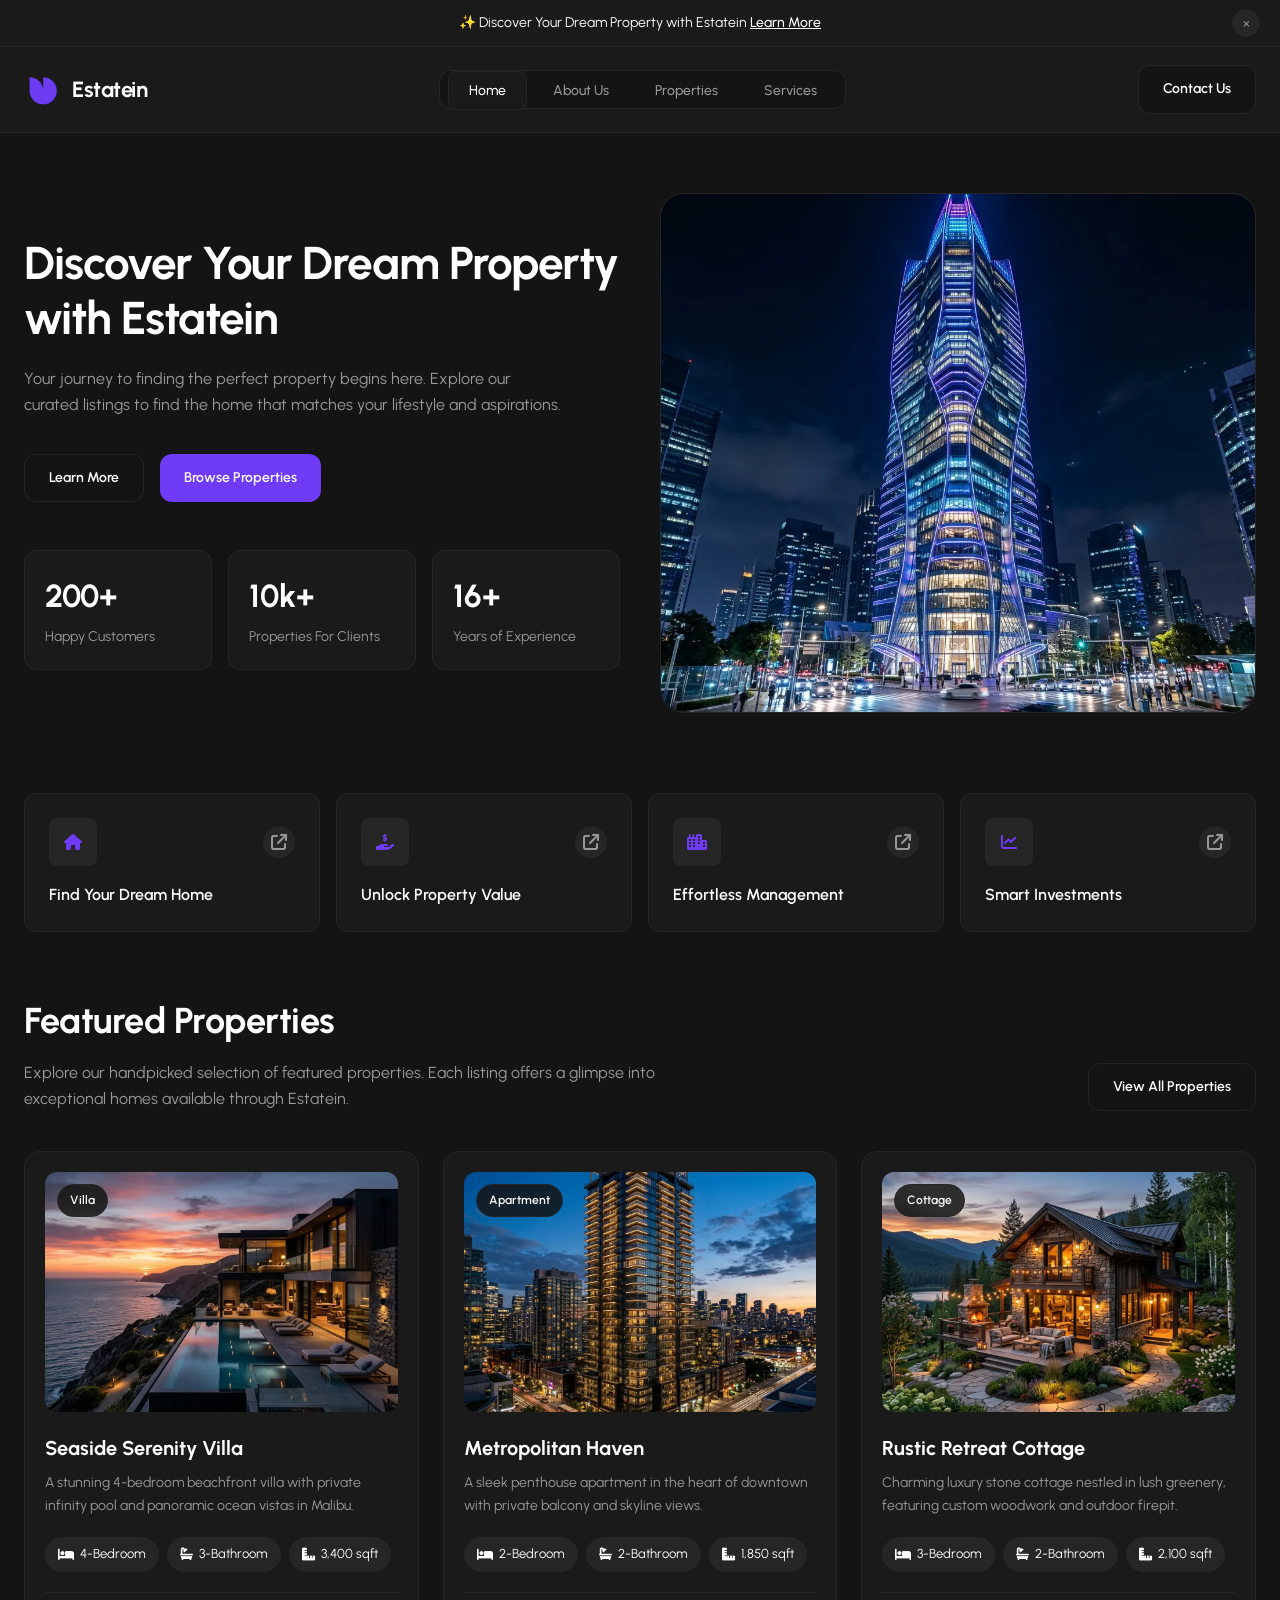
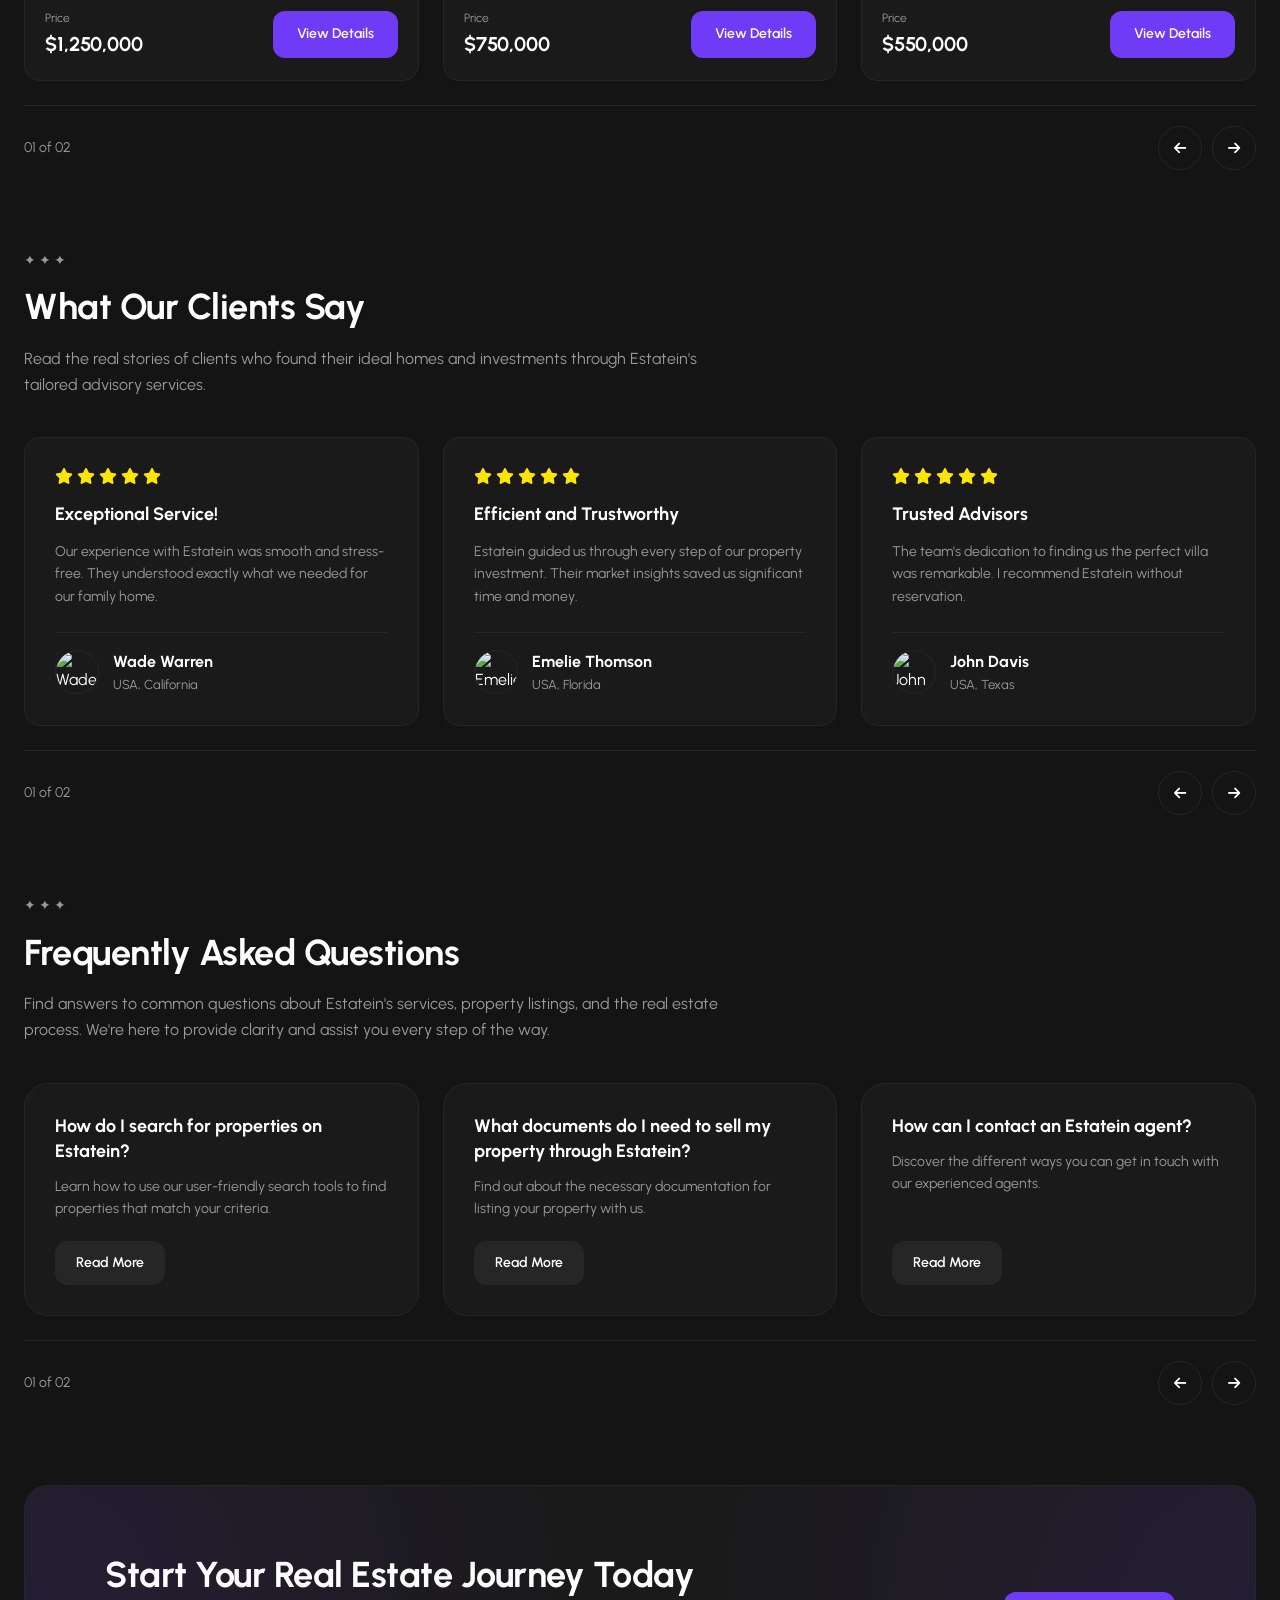
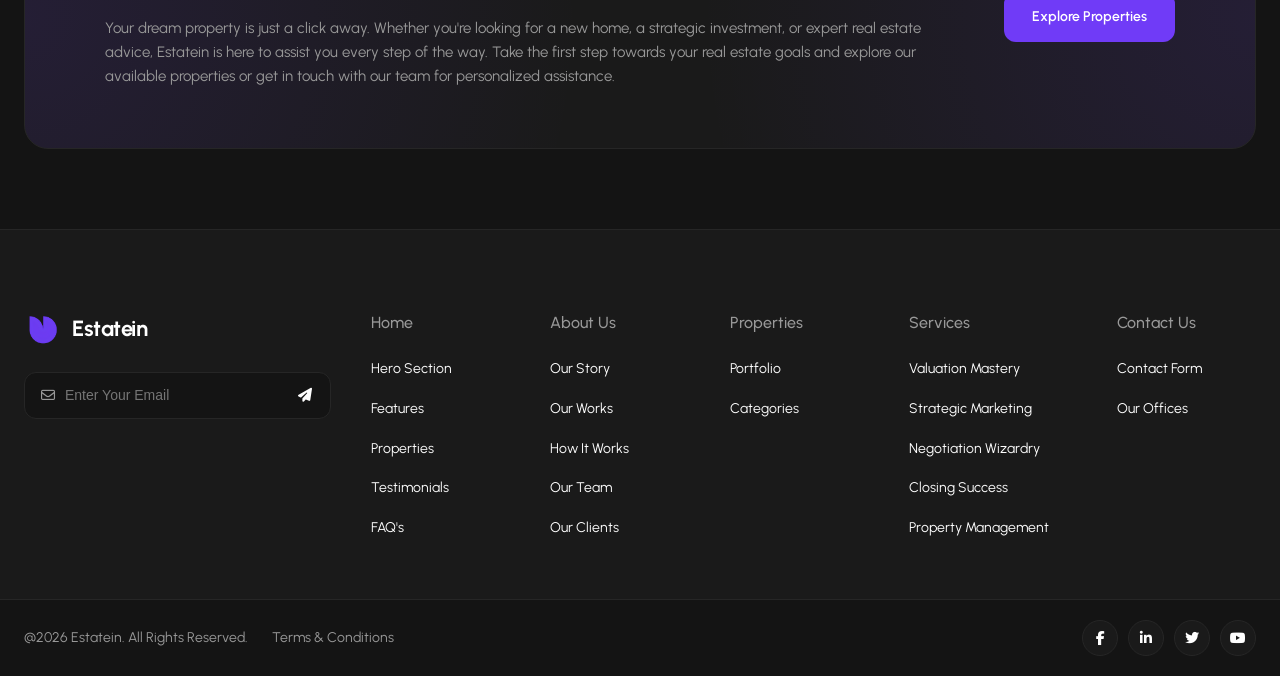
==== commit 9cede14d: "Add automatic elegant fade-in fade-out hero image slideshow with no buttons" ====
--- a/index.html
+++ b/index.html
@@ -88,7 +88,10 @@
             </div>
 
             <div class="hero-image-wrapper">
-                <img src="assets/images/hero-building.webp" alt="Luxury Skyscraper Architecture">
+                <img src="assets/images/hero-building.webp" alt="Luxury Skyscraper Architecture" class="hero-slide active">
+                <img src="assets/images/property-1.webp" alt="Seaside Serenity Villa" class="hero-slide">
+                <img src="assets/images/property-2.webp" alt="Metropolitan Haven" class="hero-slide">
+                <img src="assets/images/property-3.webp" alt="Rustic Retreat Cottage" class="hero-slide">
                 <div class="hero-badge-circle" title="✨ Learn More ✨ Estatein">
                     <svg viewBox="0 0 100 100">
                         <path id="circlePath" fill="none" d="M 10, 50 a 40,40 0 1,1 80,0 a 40,40 0 1,1 -80,0"/>
--- a/assets/css/main.css
+++ b/assets/css/main.css
@@ -236,13 +236,25 @@
     overflow: hidden;
     border: 1px solid var(--border-color);
     background: var(--bg-card);
-}
-
-.hero-image-wrapper img {
+    height: 520px;
+}
+
+.hero-slide {
+    position: absolute;
+    top: 0;
+    left: 0;
     width: 100%;
-    height: 520px;
+    height: 100%;
     object-fit: cover;
     display: block;
+    opacity: 0;
+    transition: opacity 1.2s cubic-bezier(0.4, 0, 0.2, 1);
+    z-index: 1;
+}
+
+.hero-slide.active {
+    opacity: 1;
+    z-index: 2;
 }
 
 .hero-badge-circle {
